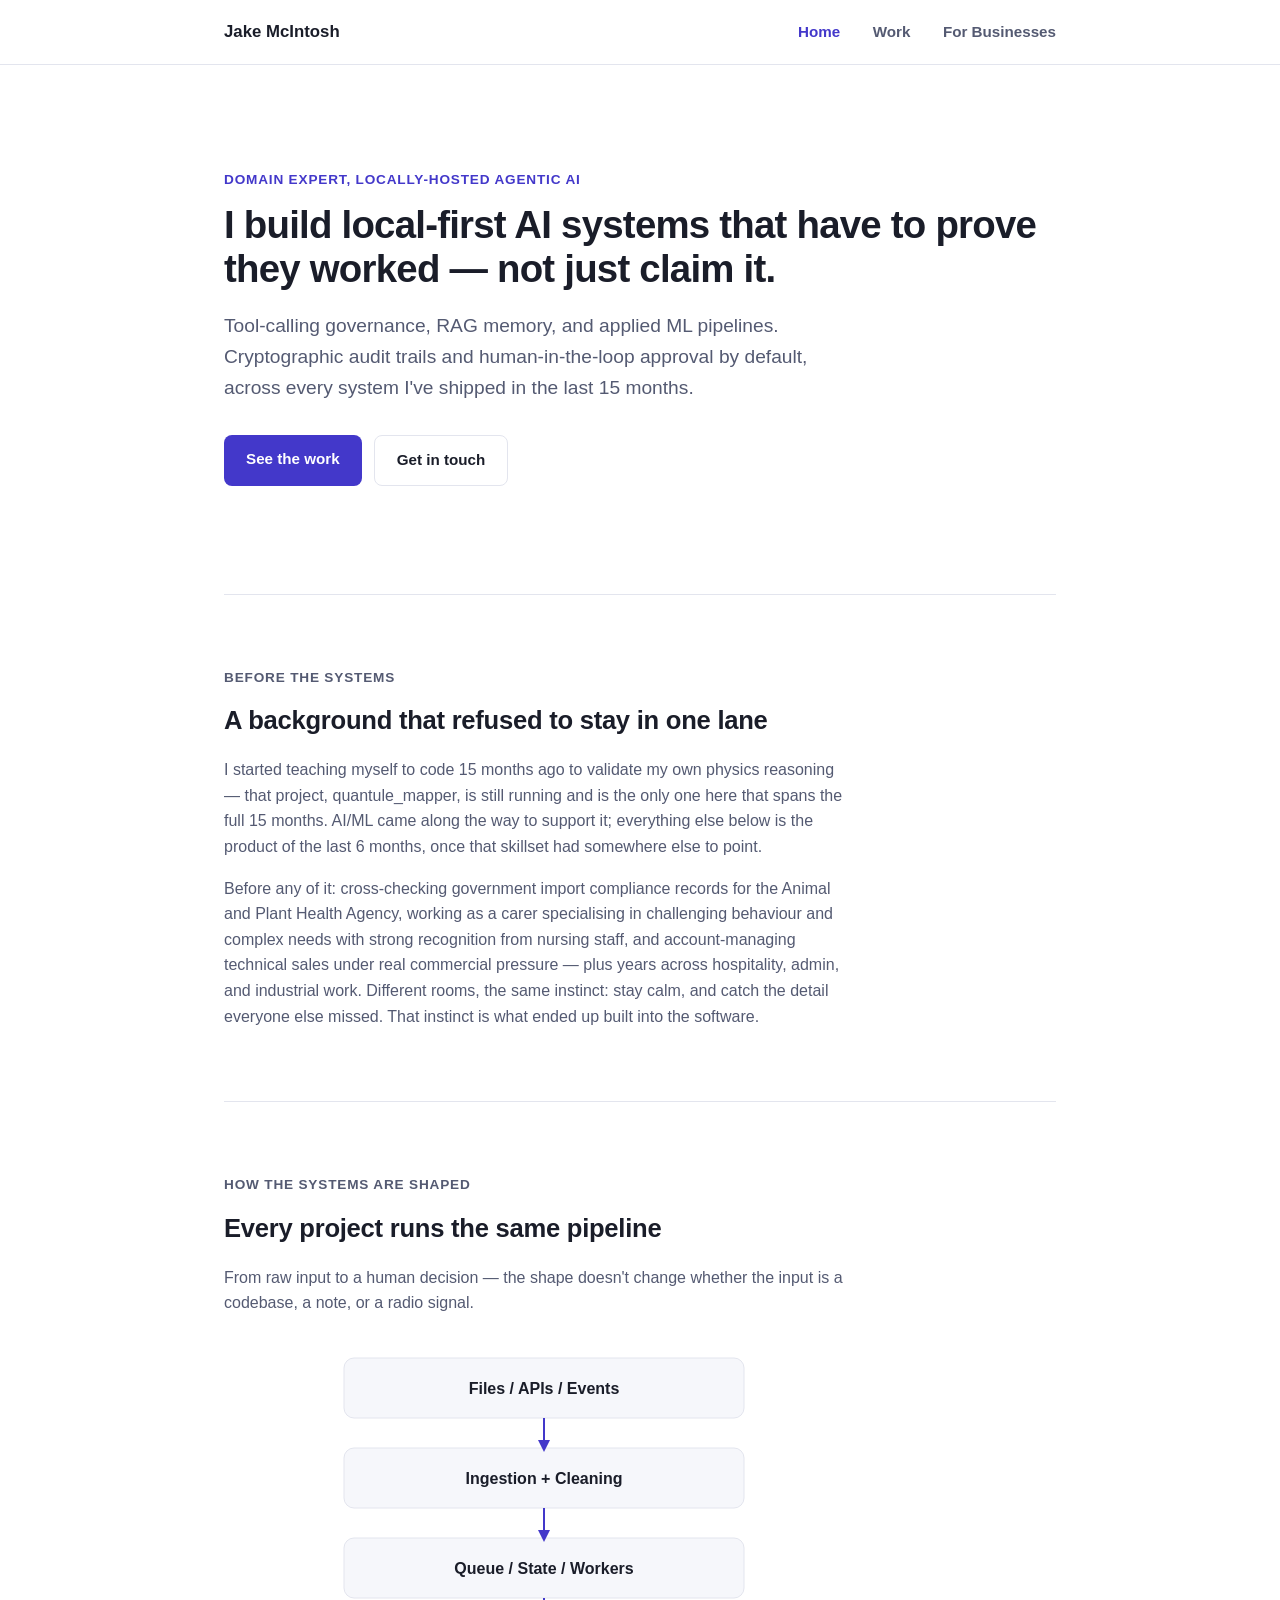
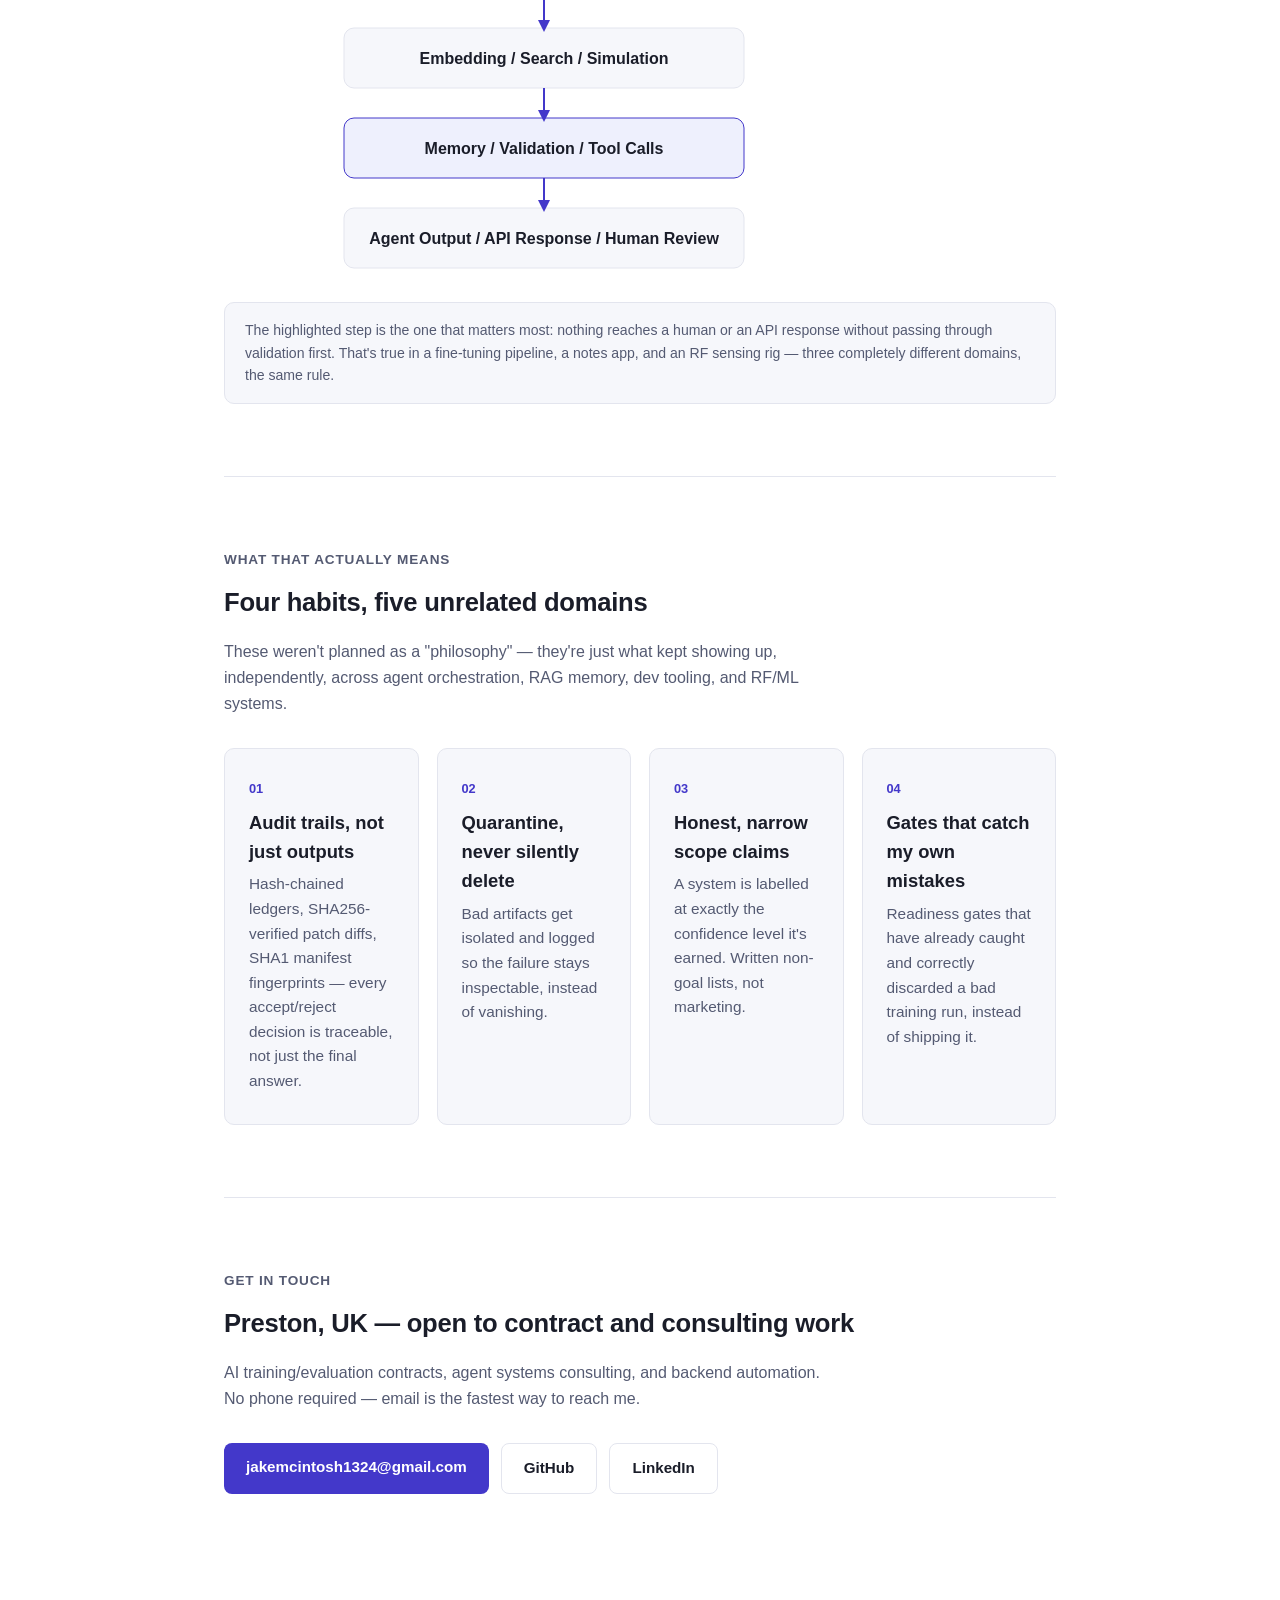
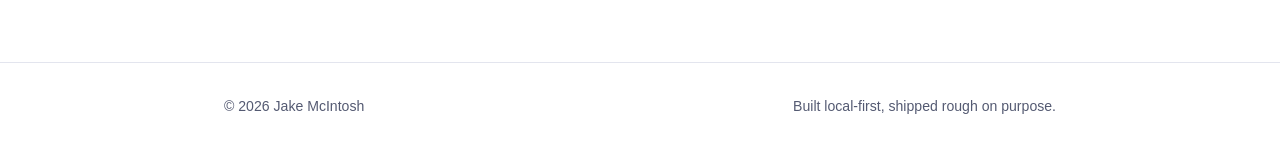
==== index.html @ 4dbb168f "Fix same 15-months conflation on the home page" ====
<!doctype html>
<html lang="en">
<head>
<meta charset="utf-8">
<meta name="viewport" content="width=device-width, initial-scale=1">
<title>Jake McIntosh — Local-First Agentic AI Systems</title>
<meta name="description" content="Jake McIntosh builds local-first agentic AI systems: tool-calling governance, RAG memory, and applied ML pipelines with real provenance discipline.">
<link rel="stylesheet" href="style.css">
</head>
<body>

<header class="site">
  <div class="wrap">
    <span class="brand">Jake McIntosh</span>
    <nav class="main">
      <a href="index.html" class="active">Home</a>
      <a href="work.html">Work</a>
      <a href="business.html">For Businesses</a>
    </nav>
  </div>
</header>

<main>
  <div class="wrap">

    <section class="hero tight">
      <p class="eyebrow">Domain expert, locally-hosted agentic AI</p>
      <h1>I build local-first AI systems that have to prove they worked — not just claim it.</h1>
      <p class="lede">Tool-calling governance, RAG memory, and applied ML pipelines. Cryptographic audit trails and human-in-the-loop approval by default, across every system I've shipped in the last 15 months.</p>
      <div class="cta-row">
        <a class="btn primary" href="work.html">See the work</a>
        <a class="btn ghost" href="mailto:jakemcintosh1324@gmail.com">Get in touch</a>
      </div>
    </section>

    <hr class="divider">

    <section class="tight">
      <div class="section-head">
        <p class="eyebrow">Before the systems</p>
        <h2>A background that refused to stay in one lane</h2>
        <p>I started teaching myself to code 15 months ago to validate my own physics reasoning — that project, quantule_mapper, is still running and is the only one here that spans the full 15 months. AI/ML came along the way to support it; everything else below is the product of the last 6 months, once that skillset had somewhere else to point.</p>
        <p>Before any of it: cross-checking government import compliance records for the Animal and Plant Health Agency, working as a carer specialising in challenging behaviour and complex needs with strong recognition from nursing staff, and account-managing technical sales under real commercial pressure — plus years across hospitality, admin, and industrial work. Different rooms, the same instinct: stay calm, and catch the detail everyone else missed. That instinct is what ended up built into the software.</p>
      </div>
    </section>

    <hr class="divider">

    <section>
      <div class="section-head">
        <p class="eyebrow">How the systems are shaped</p>
        <h2>Every project runs the same pipeline</h2>
        <p>From raw input to a human decision — the shape doesn't change whether the input is a codebase, a note, or a radio signal.</p>
      </div>

      <svg class="arch" viewBox="0 0 640 540" xmlns="http://www.w3.org/2000/svg" role="img" aria-label="Pipeline diagram: Files, APIs, Events into Ingestion and Cleaning, into Queue, State and Workers, into Embedding, Search and Simulation, into Memory, Validation and Tool Calls, into Agent Output, API Response and Human Review">
        <defs>
          <marker id="arrow" viewBox="0 0 10 10" refX="5" refY="5" markerWidth="6" markerHeight="6" orient="auto-start-reverse">
            <path d="M 0 0 L 10 5 L 0 10 z" fill="var(--accent)"/>
          </marker>
        </defs>
        <g font-family="-apple-system,Segoe UI,Roboto,Arial,sans-serif" font-size="16" font-weight="600">
          <rect x="120" y="10"  width="400" height="60" rx="10" fill="var(--bg-alt)" stroke="var(--border)"/>
          <text x="320" y="46" text-anchor="middle" fill="var(--text)">Files / APIs / Events</text>

          <rect x="120" y="100" width="400" height="60" rx="10" fill="var(--bg-alt)" stroke="var(--border)"/>
          <text x="320" y="136" text-anchor="middle" fill="var(--text)">Ingestion + Cleaning</text>

          <rect x="120" y="190" width="400" height="60" rx="10" fill="var(--bg-alt)" stroke="var(--border)"/>
          <text x="320" y="226" text-anchor="middle" fill="var(--text)">Queue / State / Workers</text>

          <rect x="120" y="280" width="400" height="60" rx="10" fill="var(--bg-alt)" stroke="var(--border)"/>
          <text x="320" y="316" text-anchor="middle" fill="var(--text)">Embedding / Search / Simulation</text>

          <rect x="120" y="370" width="400" height="60" rx="10" fill="var(--accent-dim)" stroke="var(--accent)"/>
          <text x="320" y="406" text-anchor="middle" fill="var(--text)">Memory / Validation / Tool Calls</text>

          <rect x="120" y="460" width="400" height="60" rx="10" fill="var(--bg-alt)" stroke="var(--border)"/>
          <text x="320" y="496" text-anchor="middle" fill="var(--text)">Agent Output / API Response / Human Review</text>
        </g>
        <g stroke="var(--accent)" stroke-width="2" marker-end="url(#arrow)">
          <line x1="320" y1="70"  x2="320" y2="98"/>
          <line x1="320" y1="160" x2="320" y2="188"/>
          <line x1="320" y1="250" x2="320" y2="278"/>
          <line x1="320" y1="340" x2="320" y2="368"/>
          <line x1="320" y1="430" x2="320" y2="458"/>
        </g>
      </svg>
      <p class="note">The highlighted step is the one that matters most: nothing reaches a human or an API response without passing through validation first. That's true in a fine-tuning pipeline, a notes app, and an RF sensing rig — three completely different domains, the same rule.</p>
    </section>

    <hr class="divider">

    <section>
      <div class="section-head">
        <p class="eyebrow">What that actually means</p>
        <h2>Four habits, five unrelated domains</h2>
        <p>These weren't planned as a "philosophy" — they're just what kept showing up, independently, across agent orchestration, RAG memory, dev tooling, and RF/ML systems.</p>
      </div>
      <div class="principles">
        <div class="card">
          <p class="num">01</p>
          <h3>Audit trails, not just outputs</h3>
          <p>Hash-chained ledgers, SHA256-verified patch diffs, SHA1 manifest fingerprints — every accept/reject decision is traceable, not just the final answer.</p>
        </div>
        <div class="card">
          <p class="num">02</p>
          <h3>Quarantine, never silently delete</h3>
          <p>Bad artifacts get isolated and logged so the failure stays inspectable, instead of vanishing.</p>
        </div>
        <div class="card">
          <p class="num">03</p>
          <h3>Honest, narrow scope claims</h3>
          <p>A system is labelled at exactly the confidence level it's earned. Written non-goal lists, not marketing.</p>
        </div>
        <div class="card">
          <p class="num">04</p>
          <h3>Gates that catch my own mistakes</h3>
          <p>Readiness gates that have already caught and correctly discarded a bad training run, instead of shipping it.</p>
        </div>
      </div>
    </section>

    <hr class="divider">

    <section id="contact">
      <div class="section-head">
        <p class="eyebrow">Get in touch</p>
        <h2>Preston, UK — open to contract and consulting work</h2>
        <p>AI training/evaluation contracts, agent systems consulting, and backend automation. No phone required — email is the fastest way to reach me.</p>
      </div>
      <div class="cta-row">
        <a class="btn primary" href="mailto:jakemcintosh1324@gmail.com">jakemcintosh1324@gmail.com</a>
        <a class="btn ghost" href="https://github.com/Jake36999" target="_blank" rel="noopener">GitHub</a>
        <a class="btn ghost" href="https://www.linkedin.com/in/jake-l-mcintosh-data-ops" target="_blank" rel="noopener">LinkedIn</a>
      </div>
    </section>

  </div>
</main>

<footer class="site">
  <div class="wrap">
    <span>© 2026 Jake McIntosh</span>
    <span>Built local-first, shipped rough on purpose.</span>
  </div>
</footer>

</body>
</html>
---- style.css ----
:root {
  --bg: #ffffff;
  --bg-alt: #f6f7fb;
  --text: #1a1d29;
  --text-dim: #545a72;
  --border: #e3e5ee;
  --accent: #4338ca;
  --accent-dim: #eef0fd;
  --code-bg: #f1f2f8;
  --radius: 10px;
  --max: 880px;
}

@media (prefers-color-scheme: dark) {
  :root {
    --bg: #14151f;
    --bg-alt: #1b1d2a;
    --text: #e9eaf2;
    --text-dim: #a3a7c2;
    --border: #2a2c3d;
    --accent: #8b85f5;
    --accent-dim: #23213f;
    --code-bg: #1e2030;
  }
}

* { box-sizing: border-box; }

html { scroll-behavior: smooth; }

body {
  margin: 0;
  background: var(--bg);
  color: var(--text);
  font-family: -apple-system, BlinkMacSystemFont, "Segoe UI", Roboto, Helvetica, Arial, sans-serif;
  line-height: 1.6;
  font-size: 16px;
}

a { color: var(--accent); text-decoration: none; }
a:hover { text-decoration: underline; }

code, pre {
  font-family: "SFMono-Regular", Consolas, "Liberation Mono", Menlo, monospace;
  background: var(--code-bg);
  border-radius: 4px;
}
code { padding: 0.15em 0.4em; font-size: 0.9em; }

.wrap {
  max-width: var(--max);
  margin: 0 auto;
  padding: 0 24px;
}

header.site {
  border-bottom: 1px solid var(--border);
  position: sticky;
  top: 0;
  background: var(--bg);
  z-index: 10;
}

@media (max-width: 480px) {
  header.site .wrap { padding: 10px 16px; height: auto; flex-wrap: wrap; row-gap: 6px; }
  .brand { font-size: 0.92rem; white-space: nowrap; }
  nav.main { display: flex; }
  nav.main a { margin-left: 0; margin-right: 14px; font-size: 0.85rem; white-space: nowrap; }
  nav.main a:last-child { margin-right: 0; }
}

header.site .wrap {
  display: flex;
  align-items: center;
  justify-content: space-between;
  height: 64px;
}

.brand {
  font-weight: 700;
  font-size: 1.05rem;
  color: var(--text);
}

nav.main a {
  color: var(--text-dim);
  margin-left: 28px;
  font-weight: 600;
  font-size: 0.95rem;
}
nav.main a:hover { color: var(--accent); text-decoration: none; }
nav.main a.active { color: var(--accent); }

main { padding: 64px 0 96px; }

.hero { padding-bottom: 8px; }

.eyebrow {
  color: var(--accent);
  font-weight: 700;
  font-size: 0.85rem;
  letter-spacing: 0.06em;
  text-transform: uppercase;
  margin: 0 0 12px;
}

h1 {
  font-size: 2.4rem;
  line-height: 1.15;
  margin: 0 0 20px;
  letter-spacing: -0.02em;
}

h2 {
  font-size: 1.6rem;
  margin: 0 0 8px;
  letter-spacing: -0.01em;
}

h3 { font-size: 1.15rem; margin: 0 0 6px; }

.lede {
  font-size: 1.2rem;
  color: var(--text-dim);
  max-width: 640px;
  margin: 0 0 32px;
}

.cta-row { display: flex; gap: 12px; flex-wrap: wrap; margin: 28px 0; }

.btn {
  display: inline-block;
  padding: 12px 22px;
  border-radius: 8px;
  font-weight: 700;
  font-size: 0.95rem;
}
.btn.primary { background: var(--accent); color: #fff; }
.btn.primary:hover { opacity: 0.9; text-decoration: none; }
.btn.ghost { border: 1px solid var(--border); color: var(--text); }
.btn.ghost:hover { border-color: var(--accent); color: var(--accent); text-decoration: none; }

section { margin: 72px 0; }
section.tight { margin: 40px 0; }

.section-head { margin-bottom: 32px; }
.section-head p { color: var(--text-dim); max-width: 620px; }

.grid { display: grid; grid-template-columns: repeat(2, 1fr); gap: 20px; }
@media (max-width: 680px) { .grid { grid-template-columns: 1fr; } }

.grid.cols-3 { grid-template-columns: repeat(3, 1fr); }
@media (max-width: 860px) { .grid.cols-3 { grid-template-columns: 1fr; } }

.card {
  background: var(--bg-alt);
  border: 1px solid var(--border);
  border-radius: var(--radius);
  padding: 24px;
}

.card .tag {
  display: inline-block;
  font-size: 0.72rem;
  font-weight: 700;
  letter-spacing: 0.03em;
  text-transform: uppercase;
  color: var(--accent);
  background: var(--accent-dim);
  padding: 3px 9px;
  border-radius: 5px;
  margin-bottom: 12px;
}

.card p { color: var(--text-dim); margin: 6px 0; font-size: 0.96rem; }
.card p strong { color: var(--text); }

.stack {
  margin-top: 14px;
  display: flex;
  flex-wrap: wrap;
  gap: 6px;
}
.stack span {
  font-size: 0.78rem;
  background: var(--code-bg);
  color: var(--text-dim);
  padding: 3px 9px;
  border-radius: 20px;
}

.principles { display: grid; grid-template-columns: repeat(4, 1fr); gap: 18px; }
@media (max-width: 860px) { .principles { grid-template-columns: repeat(2, 1fr); } }
@media (max-width: 520px) { .principles { grid-template-columns: 1fr; } }

.principles .card { text-align: left; }
.principles .card .num {
  font-size: 0.8rem;
  font-weight: 700;
  color: var(--accent);
  margin-bottom: 8px;
}

.divider {
  border: none;
  border-top: 1px solid var(--border);
  margin: 72px 0;
}

.price-card { position: relative; }
.price-card .price {
  font-size: 1.8rem;
  font-weight: 800;
  color: var(--accent);
  margin: 4px 0 14px;
}
.price-card ul { margin: 10px 0 0; padding-left: 20px; color: var(--text-dim); font-size: 0.94rem; }
.price-card li { margin-bottom: 4px; }

.quote {
  border-left: 3px solid var(--accent);
  padding: 4px 0 4px 20px;
  font-size: 1.15rem;
  color: var(--text);
  margin: 32px 0;
}

.note {
  font-size: 0.88rem;
  color: var(--text-dim);
  background: var(--bg-alt);
  border: 1px solid var(--border);
  border-radius: var(--radius);
  padding: 16px 20px;
}

footer.site {
  border-top: 1px solid var(--border);
  padding: 32px 0;
  color: var(--text-dim);
  font-size: 0.88rem;
}
footer.site .wrap { display: flex; justify-content: space-between; flex-wrap: wrap; gap: 12px; }

svg.arch { width: 100%; height: auto; max-width: 640px; display: block; margin: 8px 0; }
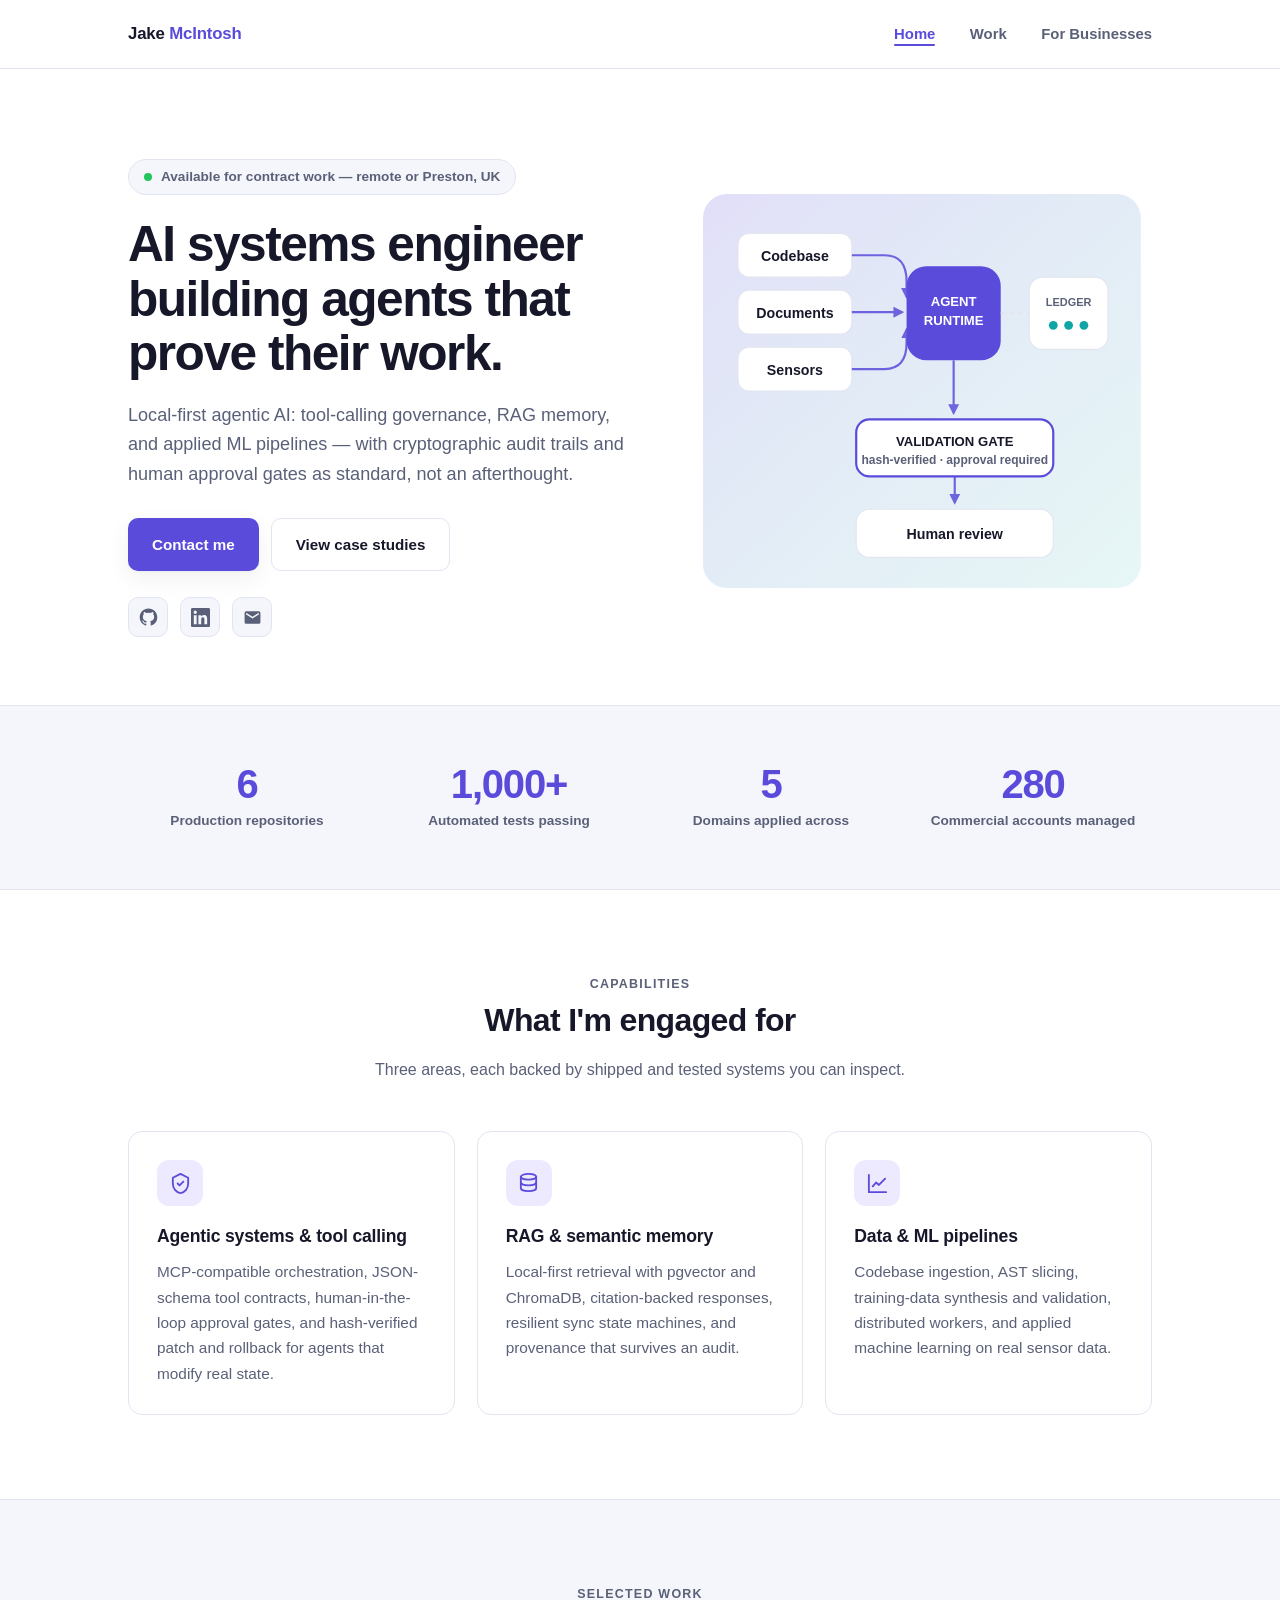
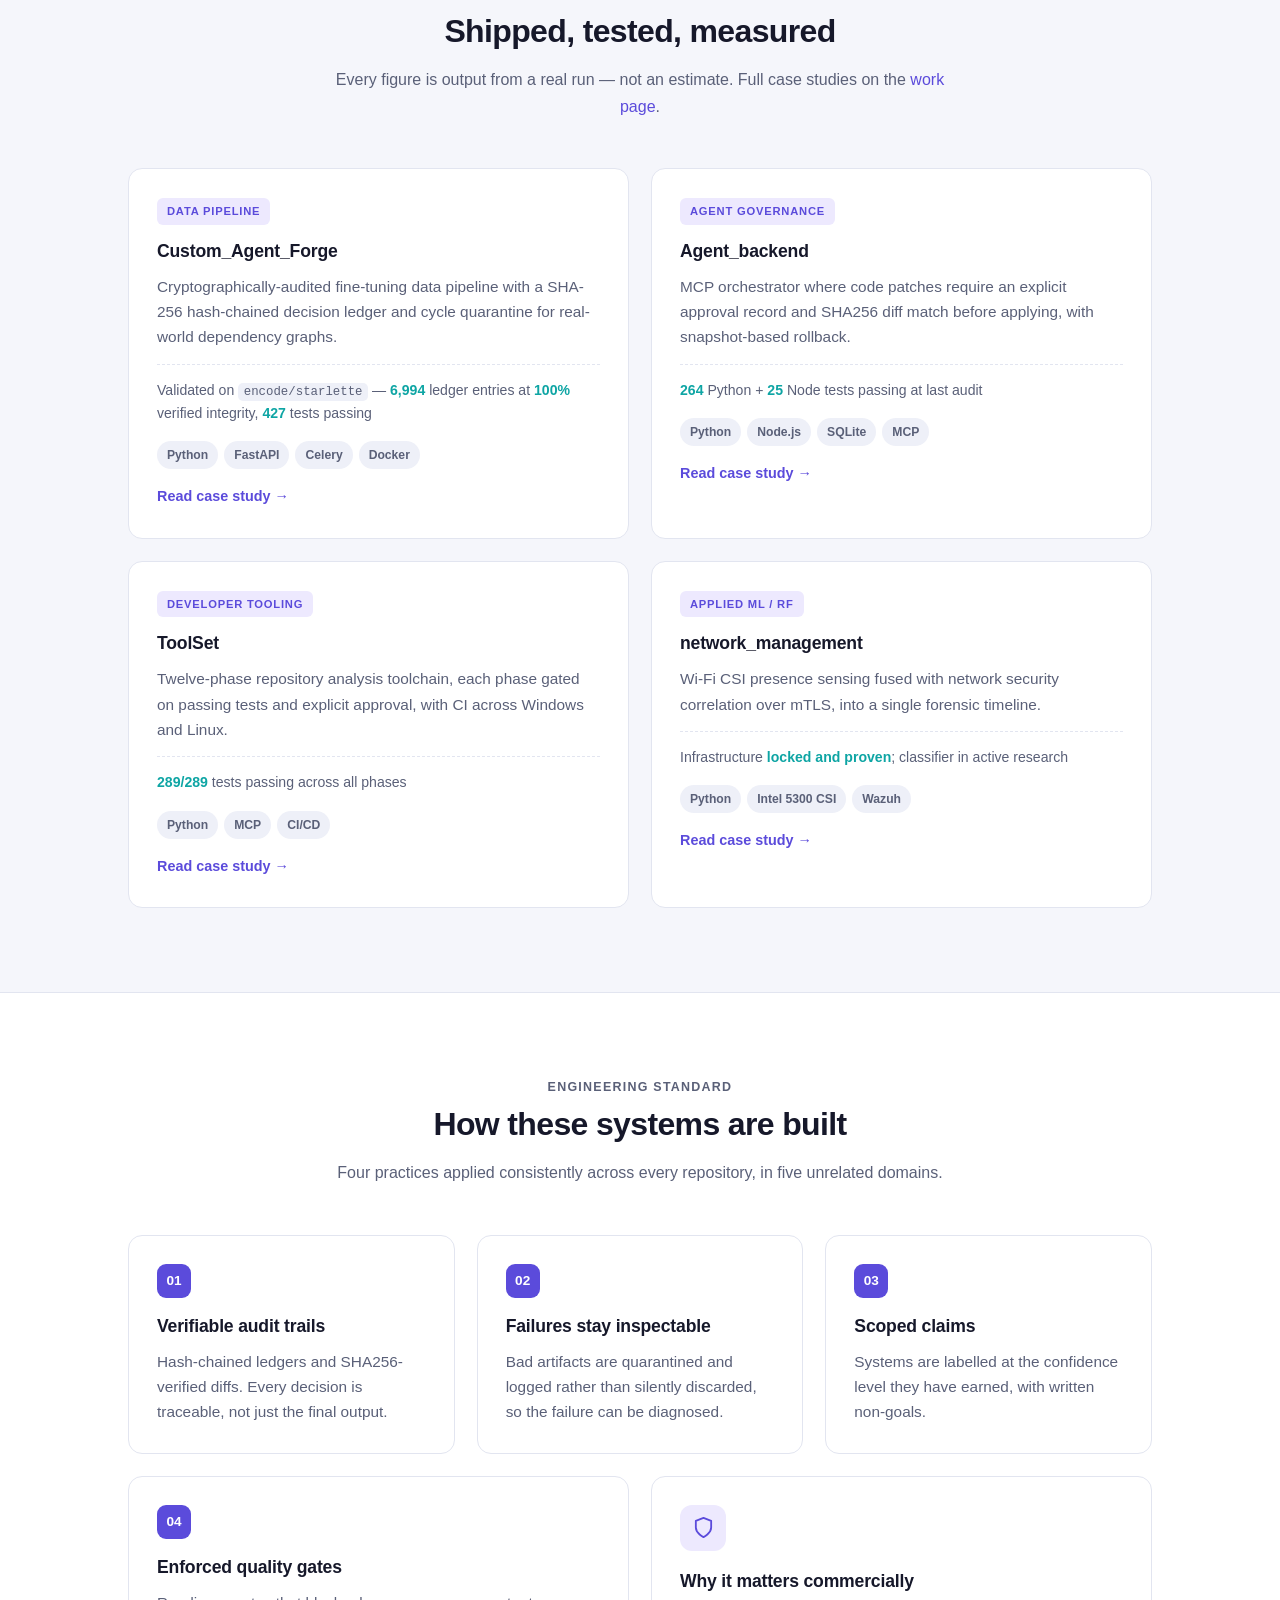
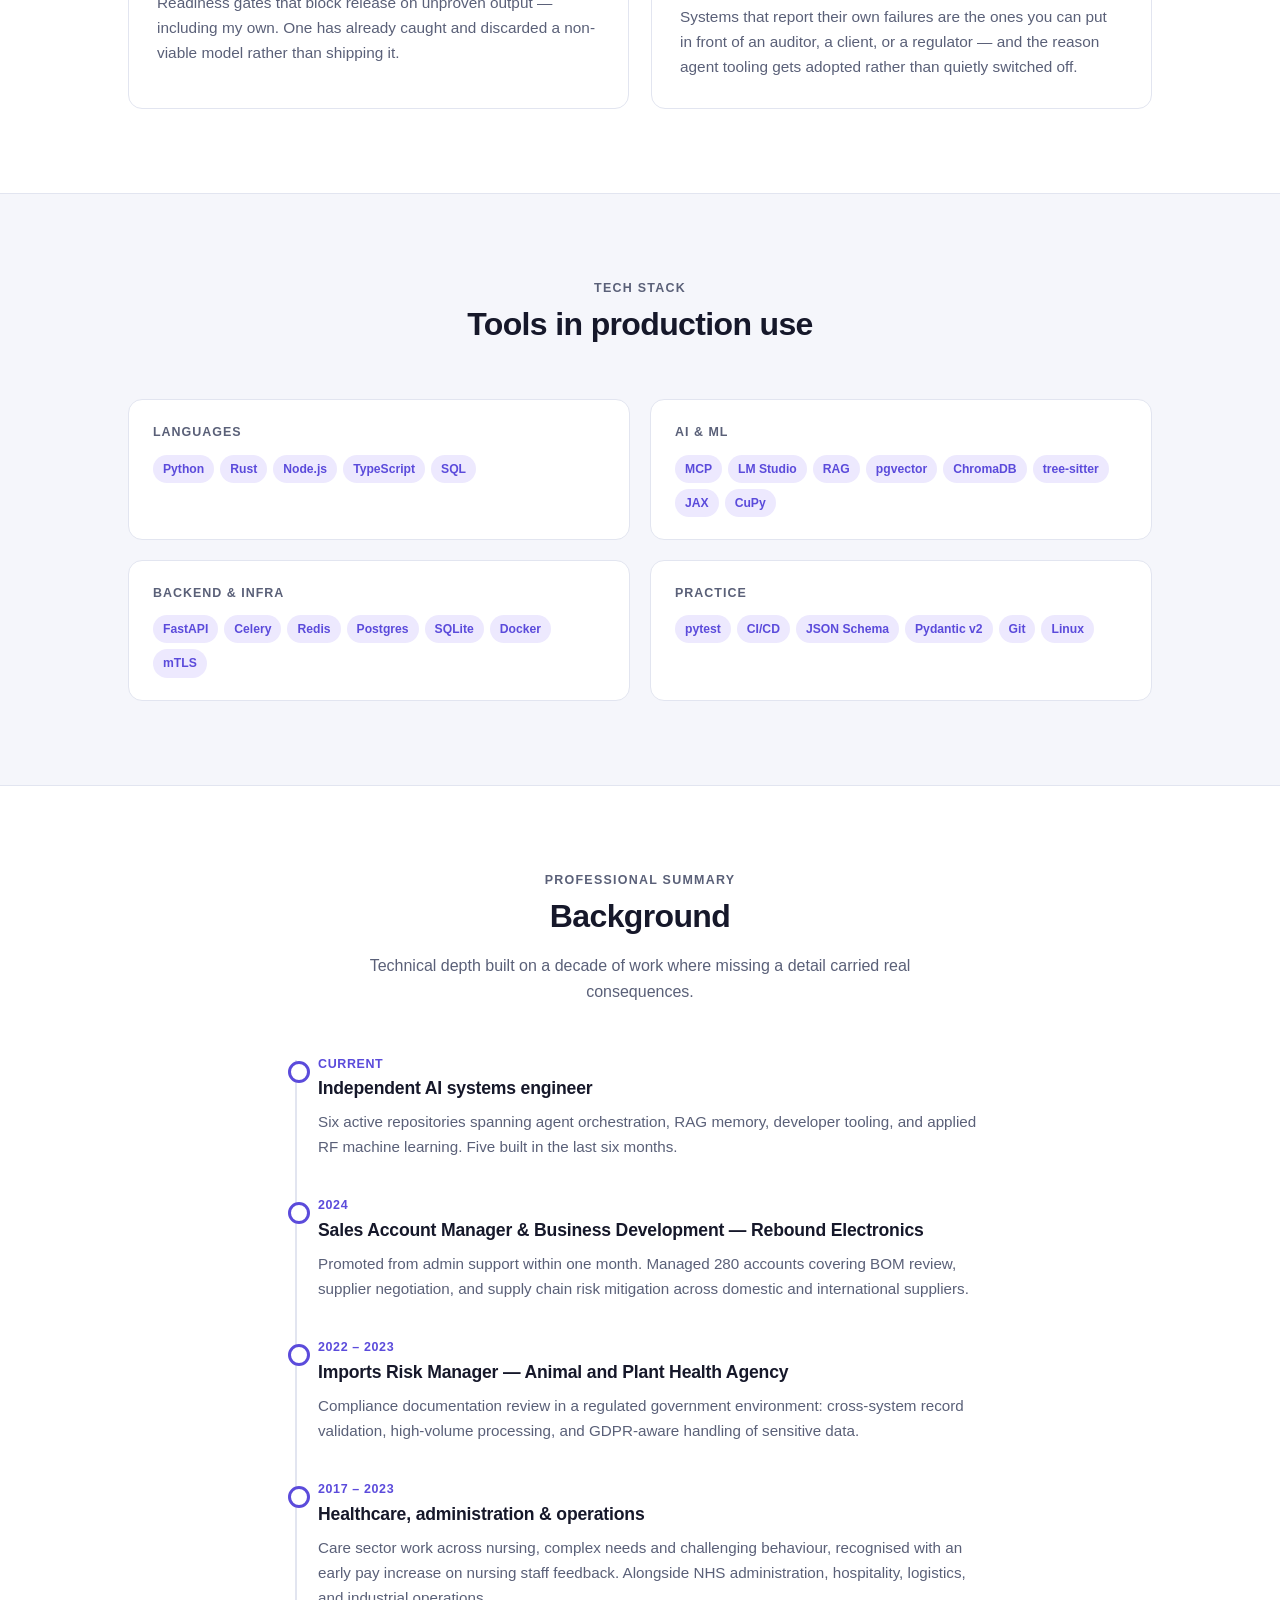
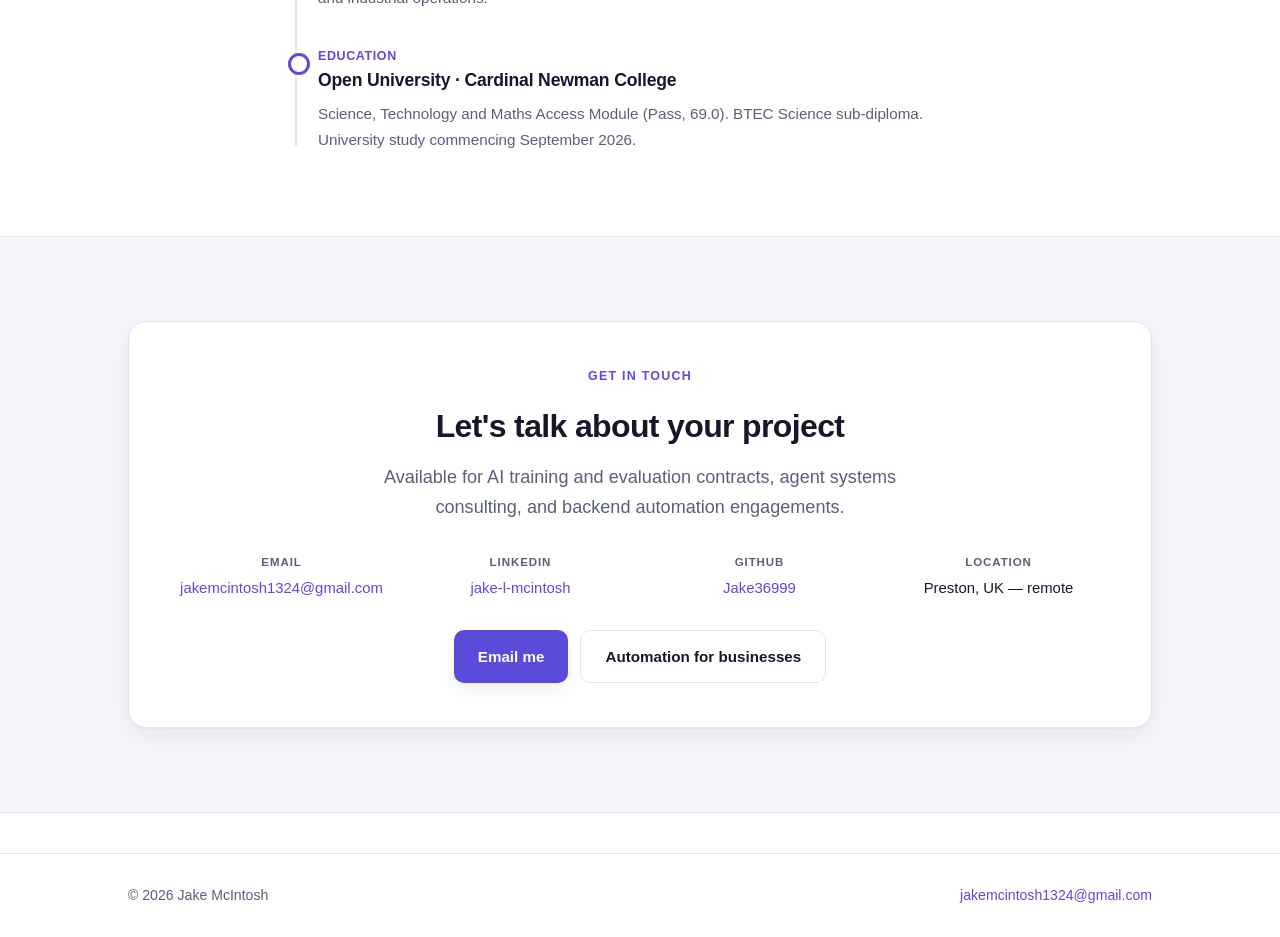
==== commit 2445a4bd: "Redesign: proper visual design system across all pages Replace the plain document styling with a des" ====
--- a/index.html
+++ b/index.html
@@ -3,15 +3,15 @@
 <head>
 <meta charset="utf-8">
 <meta name="viewport" content="width=device-width, initial-scale=1">
-<title>Jake McIntosh — Local-First Agentic AI Systems</title>
-<meta name="description" content="Jake McIntosh builds local-first agentic AI systems: tool-calling governance, RAG memory, and applied ML pipelines with real provenance discipline.">
+<title>Jake McIntosh — AI Systems Engineer, Preston UK</title>
+<meta name="description" content="Jake McIntosh builds local-first agentic AI systems: tool-calling governance, RAG memory, and applied ML pipelines. Available for contract and consulting work.">
 <link rel="stylesheet" href="style.css">
 </head>
 <body>
 
 <header class="site">
   <div class="wrap">
-    <span class="brand">Jake McIntosh</span>
+    <span class="brand">Jake <span>McIntosh</span></span>
     <nav class="main">
       <a href="index.html" class="active">Home</a>
       <a href="work.html">Work</a>
@@ -21,130 +21,347 @@
 </header>
 
 <main>
+
+  <!-- HERO -->
   <div class="wrap">
-
-    <section class="hero tight">
-      <p class="eyebrow">Domain expert, locally-hosted agentic AI</p>
-      <h1>I build local-first AI systems that have to prove they worked — not just claim it.</h1>
-      <p class="lede">Tool-calling governance, RAG memory, and applied ML pipelines. Cryptographic audit trails and human-in-the-loop approval by default, across every system I've shipped in the last 15 months.</p>
-      <div class="cta-row">
-        <a class="btn primary" href="work.html">See the work</a>
-        <a class="btn ghost" href="mailto:jakemcintosh1324@gmail.com">Get in touch</a>
+    <section class="hero">
+      <div class="hero-grid">
+        <div>
+          <p class="availability"><span class="dot"></span> Available for contract work — remote or Preston, UK</p>
+          <h1>AI systems engineer building agents that prove their work.</h1>
+          <p class="lede">Local-first agentic AI: tool-calling governance, RAG memory, and applied ML pipelines — with cryptographic audit trails and human approval gates as standard, not an afterthought.</p>
+          <div class="cta-row">
+            <a class="btn primary" href="mailto:jakemcintosh1324@gmail.com">Contact me</a>
+            <a class="btn ghost" href="work.html">View case studies</a>
+          </div>
+          <div class="social-rail">
+            <a href="https://github.com/Jake36999" target="_blank" rel="noopener" aria-label="GitHub" title="GitHub">
+              <svg viewBox="0 0 24 24"><path d="M12 .5C5.73.5.9 5.34.9 11.6c0 4.9 3.17 9.05 7.57 10.52.55.1.76-.24.76-.53v-1.9c-3.08.67-3.73-1.48-3.73-1.48-.5-1.29-1.23-1.63-1.23-1.63-1.01-.69.08-.67.08-.67 1.11.08 1.7 1.15 1.7 1.15.99 1.7 2.6 1.21 3.23.93.1-.72.39-1.21.7-1.49-2.46-.28-5.05-1.23-5.05-5.48 0-1.21.43-2.2 1.15-2.98-.12-.28-.5-1.41.1-2.94 0 0 .93-.3 3.05 1.14a10.6 10.6 0 0 1 5.56 0c2.11-1.44 3.04-1.14 3.04-1.14.6 1.53.22 2.66.11 2.94.72.78 1.15 1.77 1.15 2.98 0 4.26-2.6 5.2-5.07 5.47.4.35.76 1.03.76 2.08v3.08c0 .3.2.64.77.53a11.11 11.11 0 0 0 7.56-10.52C23.1 5.34 18.27.5 12 .5z"/></svg>
+            </a>
+            <a href="https://www.linkedin.com/in/jake-l-mcintosh-data-ops" target="_blank" rel="noopener" aria-label="LinkedIn" title="LinkedIn">
+              <svg viewBox="0 0 24 24"><path d="M20.45 20.45h-3.55v-5.57c0-1.33-.02-3.04-1.85-3.04-1.85 0-2.14 1.45-2.14 2.94v5.67H9.35V9h3.41v1.56h.05c.47-.9 1.63-1.85 3.37-1.85 3.6 0 4.27 2.37 4.27 5.46v6.28zM5.34 7.43a2.06 2.06 0 1 1 0-4.13 2.06 2.06 0 0 1 0 4.13zM7.12 20.45H3.55V9h3.57v11.45zM22.22 0H1.77C.79 0 0 .77 0 1.72v20.56C0 23.23.79 24 1.77 24h20.45c.98 0 1.78-.77 1.78-1.72V1.72C24 .77 23.2 0 22.22 0z"/></svg>
+            </a>
+            <a href="mailto:jakemcintosh1324@gmail.com" aria-label="Email" title="Email">
+              <svg viewBox="0 0 24 24"><path d="M20 4H4a2 2 0 0 0-2 2v12a2 2 0 0 0 2 2h16a2 2 0 0 0 2-2V6a2 2 0 0 0-2-2zm0 4.24-8 4.99-8-4.99V6l8 5 8-5v2.24z"/></svg>
+            </a>
+          </div>
+        </div>
+
+        <div class="hero-art">
+          <svg viewBox="0 0 420 380" xmlns="http://www.w3.org/2000/svg" role="img" aria-label="Diagram: inputs flow through validation and approval gates before reaching output">
+            <defs>
+              <linearGradient id="g1" x1="0" y1="0" x2="1" y2="1">
+                <stop offset="0%" stop-color="var(--accent)" stop-opacity=".18"/>
+                <stop offset="100%" stop-color="var(--accent-2)" stop-opacity=".10"/>
+              </linearGradient>
+              <marker id="ar" viewBox="0 0 10 10" refX="8" refY="5" markerWidth="5" markerHeight="5" orient="auto-start-reverse">
+                <path d="M0 0 L10 5 L0 10 z" fill="var(--accent)"/>
+              </marker>
+            </defs>
+
+            <rect x="10" y="10" width="400" height="360" rx="22" fill="url(#g1)"/>
+
+            <g font-family="-apple-system,Segoe UI,Roboto,Arial,sans-serif" font-size="13" font-weight="700">
+              <!-- inputs -->
+              <g>
+                <rect x="42" y="46" width="104" height="40" rx="10" fill="var(--bg)" stroke="var(--border)"/>
+                <text x="94" y="71" text-anchor="middle" fill="var(--text)">Codebase</text>
+                <rect x="42" y="98" width="104" height="40" rx="10" fill="var(--bg)" stroke="var(--border)"/>
+                <text x="94" y="123" text-anchor="middle" fill="var(--text)">Documents</text>
+                <rect x="42" y="150" width="104" height="40" rx="10" fill="var(--bg)" stroke="var(--border)"/>
+                <text x="94" y="175" text-anchor="middle" fill="var(--text)">Sensors</text>
+              </g>
+
+              <!-- agent core -->
+              <rect x="196" y="76" width="86" height="86" rx="18" fill="var(--accent)" />
+              <text x="239" y="112" text-anchor="middle" fill="#fff" font-size="12">AGENT</text>
+              <text x="239" y="130" text-anchor="middle" fill="#fff" font-size="12">RUNTIME</text>
+
+              <!-- validation gate -->
+              <rect x="150" y="216" width="180" height="52" rx="12" fill="var(--bg)" stroke="var(--accent)" stroke-width="2"/>
+              <text x="240" y="240" text-anchor="middle" fill="var(--text)" font-size="12">VALIDATION GATE</text>
+              <text x="240" y="257" text-anchor="middle" fill="var(--text-dim)" font-size="11" font-weight="600">hash-verified · approval required</text>
+
+              <!-- output -->
+              <rect x="150" y="298" width="180" height="44" rx="12" fill="var(--bg)" stroke="var(--border)"/>
+              <text x="240" y="325" text-anchor="middle" fill="var(--text)">Human review</text>
+
+              <!-- ledger chip -->
+              <g>
+                <rect x="308" y="86" width="72" height="66" rx="12" fill="var(--bg)" stroke="var(--border)"/>
+                <text x="344" y="112" text-anchor="middle" fill="var(--text-dim)" font-size="10" font-weight="700">LEDGER</text>
+                <circle cx="330" cy="130" r="4" fill="var(--accent-2)"/>
+                <circle cx="344" cy="130" r="4" fill="var(--accent-2)"/>
+                <circle cx="358" cy="130" r="4" fill="var(--accent-2)"/>
+              </g>
+            </g>
+
+            <g stroke="var(--accent)" stroke-width="2" fill="none" marker-end="url(#ar)" opacity=".85">
+              <path d="M146 66 H176 Q196 66 196 90 V104"/>
+              <path d="M146 118 H192"/>
+              <path d="M146 170 H176 Q196 170 196 146 V134"/>
+              <path d="M239 162 V210"/>
+              <path d="M240 268 V292"/>
+            </g>
+            <g stroke="var(--border)" stroke-width="2" stroke-dasharray="4 4" fill="none">
+              <path d="M282 119 H308"/>
+            </g>
+          </svg>
+        </div>
       </div>
     </section>
-
-    <hr class="divider">
-
-    <section class="tight">
-      <div class="section-head">
-        <p class="eyebrow">Before the systems</p>
-        <h2>A background that refused to stay in one lane</h2>
-        <p>I started teaching myself to code 15 months ago to validate my own physics reasoning — that project, quantule_mapper, is still running and is the only one here that spans the full 15 months. AI/ML came along the way to support it; everything else below is the product of the last 6 months, once that skillset had somewhere else to point.</p>
-        <p>Before any of it: cross-checking government import compliance records for the Animal and Plant Health Agency, working as a carer specialising in challenging behaviour and complex needs with strong recognition from nursing staff, and account-managing technical sales under real commercial pressure — plus years across hospitality, admin, and industrial work. Different rooms, the same instinct: stay calm, and catch the detail everyone else missed. That instinct is what ended up built into the software.</p>
-      </div>
-    </section>
-
-    <hr class="divider">
-
-    <section>
-      <div class="section-head">
-        <p class="eyebrow">How the systems are shaped</p>
-        <h2>Every project runs the same pipeline</h2>
-        <p>From raw input to a human decision — the shape doesn't change whether the input is a codebase, a note, or a radio signal.</p>
-      </div>
-
-      <svg class="arch" viewBox="0 0 640 540" xmlns="http://www.w3.org/2000/svg" role="img" aria-label="Pipeline diagram: Files, APIs, Events into Ingestion and Cleaning, into Queue, State and Workers, into Embedding, Search and Simulation, into Memory, Validation and Tool Calls, into Agent Output, API Response and Human Review">
-        <defs>
-          <marker id="arrow" viewBox="0 0 10 10" refX="5" refY="5" markerWidth="6" markerHeight="6" orient="auto-start-reverse">
-            <path d="M 0 0 L 10 5 L 0 10 z" fill="var(--accent)"/>
-          </marker>
-        </defs>
-        <g font-family="-apple-system,Segoe UI,Roboto,Arial,sans-serif" font-size="16" font-weight="600">
-          <rect x="120" y="10"  width="400" height="60" rx="10" fill="var(--bg-alt)" stroke="var(--border)"/>
-          <text x="320" y="46" text-anchor="middle" fill="var(--text)">Files / APIs / Events</text>
-
-          <rect x="120" y="100" width="400" height="60" rx="10" fill="var(--bg-alt)" stroke="var(--border)"/>
-          <text x="320" y="136" text-anchor="middle" fill="var(--text)">Ingestion + Cleaning</text>
-
-          <rect x="120" y="190" width="400" height="60" rx="10" fill="var(--bg-alt)" stroke="var(--border)"/>
-          <text x="320" y="226" text-anchor="middle" fill="var(--text)">Queue / State / Workers</text>
-
-          <rect x="120" y="280" width="400" height="60" rx="10" fill="var(--bg-alt)" stroke="var(--border)"/>
-          <text x="320" y="316" text-anchor="middle" fill="var(--text)">Embedding / Search / Simulation</text>
-
-          <rect x="120" y="370" width="400" height="60" rx="10" fill="var(--accent-dim)" stroke="var(--accent)"/>
-          <text x="320" y="406" text-anchor="middle" fill="var(--text)">Memory / Validation / Tool Calls</text>
-
-          <rect x="120" y="460" width="400" height="60" rx="10" fill="var(--bg-alt)" stroke="var(--border)"/>
-          <text x="320" y="496" text-anchor="middle" fill="var(--text)">Agent Output / API Response / Human Review</text>
-        </g>
-        <g stroke="var(--accent)" stroke-width="2" marker-end="url(#arrow)">
-          <line x1="320" y1="70"  x2="320" y2="98"/>
-          <line x1="320" y1="160" x2="320" y2="188"/>
-          <line x1="320" y1="250" x2="320" y2="278"/>
-          <line x1="320" y1="340" x2="320" y2="368"/>
-          <line x1="320" y1="430" x2="320" y2="458"/>
-        </g>
-      </svg>
-      <p class="note">The highlighted step is the one that matters most: nothing reaches a human or an API response without passing through validation first. That's true in a fine-tuning pipeline, a notes app, and an RF sensing rig — three completely different domains, the same rule.</p>
-    </section>
-
-    <hr class="divider">
-
-    <section>
-      <div class="section-head">
-        <p class="eyebrow">What that actually means</p>
-        <h2>Four habits, five unrelated domains</h2>
-        <p>These weren't planned as a "philosophy" — they're just what kept showing up, independently, across agent orchestration, RAG memory, dev tooling, and RF/ML systems.</p>
-      </div>
-      <div class="principles">
-        <div class="card">
-          <p class="num">01</p>
-          <h3>Audit trails, not just outputs</h3>
-          <p>Hash-chained ledgers, SHA256-verified patch diffs, SHA1 manifest fingerprints — every accept/reject decision is traceable, not just the final answer.</p>
-        </div>
-        <div class="card">
-          <p class="num">02</p>
-          <h3>Quarantine, never silently delete</h3>
-          <p>Bad artifacts get isolated and logged so the failure stays inspectable, instead of vanishing.</p>
-        </div>
-        <div class="card">
-          <p class="num">03</p>
-          <h3>Honest, narrow scope claims</h3>
-          <p>A system is labelled at exactly the confidence level it's earned. Written non-goal lists, not marketing.</p>
-        </div>
-        <div class="card">
-          <p class="num">04</p>
-          <h3>Gates that catch my own mistakes</h3>
-          <p>Readiness gates that have already caught and correctly discarded a bad training run, instead of shipping it.</p>
-        </div>
-      </div>
-    </section>
-
-    <hr class="divider">
-
-    <section id="contact">
-      <div class="section-head">
+  </div>
+
+  <!-- STATS -->
+  <section class="alt pad-sm">
+    <div class="wrap">
+      <div class="stats reveal">
+        <div class="stat"><div class="n">6</div><div class="l">Production repositories</div></div>
+        <div class="stat"><div class="n">1,000+</div><div class="l">Automated tests passing</div></div>
+        <div class="stat"><div class="n">5</div><div class="l">Domains applied across</div></div>
+        <div class="stat"><div class="n">280</div><div class="l">Commercial accounts managed</div></div>
+      </div>
+    </div>
+  </section>
+
+  <!-- CAPABILITIES -->
+  <section>
+    <div class="wrap">
+      <div class="section-head reveal">
+        <p class="eyebrow">Capabilities</p>
+        <h2>What I'm engaged for</h2>
+        <p>Three areas, each backed by shipped and tested systems you can inspect.</p>
+      </div>
+      <div class="grid cols-3">
+        <div class="card reveal">
+          <div class="ico"><svg viewBox="0 0 24 24"><path d="M12 2 4 6v6c0 5 3.4 9.4 8 10 4.6-.6 8-5 8-10V6l-8-4z"/><path d="m9 12 2 2 4-4"/></svg></div>
+          <h3>Agentic systems &amp; tool calling</h3>
+          <p>MCP-compatible orchestration, JSON-schema tool contracts, human-in-the-loop approval gates, and hash-verified patch and rollback for agents that modify real state.</p>
+        </div>
+        <div class="card reveal">
+          <div class="ico"><svg viewBox="0 0 24 24"><ellipse cx="12" cy="5" rx="8" ry="3"/><path d="M4 5v6c0 1.7 3.6 3 8 3s8-1.3 8-3V5"/><path d="M4 11v6c0 1.7 3.6 3 8 3s8-1.3 8-3v-6"/></svg></div>
+          <h3>RAG &amp; semantic memory</h3>
+          <p>Local-first retrieval with pgvector and ChromaDB, citation-backed responses, resilient sync state machines, and provenance that survives an audit.</p>
+        </div>
+        <div class="card reveal">
+          <div class="ico"><svg viewBox="0 0 24 24"><path d="M3 3v18h18"/><path d="m7 15 3.5-4 3 2.5L20 7"/></svg></div>
+          <h3>Data &amp; ML pipelines</h3>
+          <p>Codebase ingestion, AST slicing, training-data synthesis and validation, distributed workers, and applied machine learning on real sensor data.</p>
+        </div>
+      </div>
+    </div>
+  </section>
+
+  <!-- SELECTED WORK -->
+  <section class="alt">
+    <div class="wrap">
+      <div class="section-head reveal">
+        <p class="eyebrow">Selected work</p>
+        <h2>Shipped, tested, measured</h2>
+        <p>Every figure is output from a real run — not an estimate. Full case studies on the <a href="work.html">work page</a>.</p>
+      </div>
+      <div class="grid">
+        <div class="card reveal">
+          <span class="tag">Data pipeline</span>
+          <h3>Custom_Agent_Forge</h3>
+          <p>Cryptographically-audited fine-tuning data pipeline with a SHA-256 hash-chained decision ledger and cycle quarantine for real-world dependency graphs.</p>
+          <span class="metric">Validated on <code>encode/starlette</code> — <b>6,994</b> ledger entries at <b>100%</b> verified integrity, <b>427</b> tests passing</span>
+          <div class="stack"><span>Python</span><span>FastAPI</span><span>Celery</span><span>Docker</span></div>
+          <a class="card-link" href="work.html">Read case study →</a>
+        </div>
+        <div class="card reveal">
+          <span class="tag">Agent governance</span>
+          <h3>Agent_backend</h3>
+          <p>MCP orchestrator where code patches require an explicit approval record and SHA256 diff match before applying, with snapshot-based rollback.</p>
+          <span class="metric"><b>264</b> Python + <b>25</b> Node tests passing at last audit</span>
+          <div class="stack"><span>Python</span><span>Node.js</span><span>SQLite</span><span>MCP</span></div>
+          <a class="card-link" href="work.html">Read case study →</a>
+        </div>
+        <div class="card reveal">
+          <span class="tag">Developer tooling</span>
+          <h3>ToolSet</h3>
+          <p>Twelve-phase repository analysis toolchain, each phase gated on passing tests and explicit approval, with CI across Windows and Linux.</p>
+          <span class="metric"><b>289/289</b> tests passing across all phases</span>
+          <div class="stack"><span>Python</span><span>MCP</span><span>CI/CD</span></div>
+          <a class="card-link" href="work.html">Read case study →</a>
+        </div>
+        <div class="card reveal">
+          <span class="tag">Applied ML / RF</span>
+          <h3>network_management</h3>
+          <p>Wi-Fi CSI presence sensing fused with network security correlation over mTLS, into a single forensic timeline.</p>
+          <span class="metric">Infrastructure <b>locked and proven</b>; classifier in active research</span>
+          <div class="stack"><span>Python</span><span>Intel 5300 CSI</span><span>Wazuh</span></div>
+          <a class="card-link" href="work.html">Read case study →</a>
+        </div>
+      </div>
+    </div>
+  </section>
+
+  <!-- ENGINEERING STANDARD -->
+  <section>
+    <div class="wrap">
+      <div class="section-head reveal">
+        <p class="eyebrow">Engineering standard</p>
+        <h2>How these systems are built</h2>
+        <p>Four practices applied consistently across every repository, in five unrelated domains.</p>
+      </div>
+      <div class="grid cols-3">
+        <div class="card reveal">
+          <div class="num-badge">01</div>
+          <h3>Verifiable audit trails</h3>
+          <p>Hash-chained ledgers and SHA256-verified diffs. Every decision is traceable, not just the final output.</p>
+        </div>
+        <div class="card reveal">
+          <div class="num-badge">02</div>
+          <h3>Failures stay inspectable</h3>
+          <p>Bad artifacts are quarantined and logged rather than silently discarded, so the failure can be diagnosed.</p>
+        </div>
+        <div class="card reveal">
+          <div class="num-badge">03</div>
+          <h3>Scoped claims</h3>
+          <p>Systems are labelled at the confidence level they have earned, with written non-goals.</p>
+        </div>
+      </div>
+      <div style="height:22px"></div>
+      <div class="grid">
+        <div class="card reveal">
+          <div class="num-badge">04</div>
+          <h3>Enforced quality gates</h3>
+          <p>Readiness gates that block release on unproven output — including my own. One has already caught and discarded a non-viable model rather than shipping it.</p>
+        </div>
+        <div class="card reveal">
+          <div class="ico"><svg viewBox="0 0 24 24"><path d="M12 22s8-4 8-10V5l-8-3-8 3v7c0 6 8 10 8 10z"/></svg></div>
+          <h3>Why it matters commercially</h3>
+          <p>Systems that report their own failures are the ones you can put in front of an auditor, a client, or a regulator — and the reason agent tooling gets adopted rather than quietly switched off.</p>
+        </div>
+      </div>
+    </div>
+  </section>
+
+  <!-- TECH -->
+  <section class="alt">
+    <div class="wrap">
+      <div class="section-head reveal">
+        <p class="eyebrow">Tech stack</p>
+        <h2>Tools in production use</h2>
+      </div>
+      <div class="tech-grid">
+        <div class="tech-group reveal">
+          <h4>Languages</h4>
+          <div class="stack"><span>Python</span><span>Rust</span><span>Node.js</span><span>TypeScript</span><span>SQL</span></div>
+        </div>
+        <div class="tech-group reveal">
+          <h4>AI &amp; ML</h4>
+          <div class="stack"><span>MCP</span><span>LM Studio</span><span>RAG</span><span>pgvector</span><span>ChromaDB</span><span>tree-sitter</span><span>JAX</span><span>CuPy</span></div>
+        </div>
+        <div class="tech-group reveal">
+          <h4>Backend &amp; infra</h4>
+          <div class="stack"><span>FastAPI</span><span>Celery</span><span>Redis</span><span>Postgres</span><span>SQLite</span><span>Docker</span><span>mTLS</span></div>
+        </div>
+        <div class="tech-group reveal">
+          <h4>Practice</h4>
+          <div class="stack"><span>pytest</span><span>CI/CD</span><span>JSON Schema</span><span>Pydantic v2</span><span>Git</span><span>Linux</span></div>
+        </div>
+      </div>
+    </div>
+  </section>
+
+  <!-- BACKGROUND -->
+  <section>
+    <div class="wrap narrow">
+      <div class="section-head reveal">
+        <p class="eyebrow">Professional summary</p>
+        <h2>Background</h2>
+        <p>Technical depth built on a decade of work where missing a detail carried real consequences.</p>
+      </div>
+      <div class="timeline">
+        <div class="tl-item reveal">
+          <p class="when">Current</p>
+          <h3>Independent AI systems engineer</h3>
+          <p>Six active repositories spanning agent orchestration, RAG memory, developer tooling, and applied RF machine learning. Five built in the last six months.</p>
+        </div>
+        <div class="tl-item reveal">
+          <p class="when">2024</p>
+          <h3>Sales Account Manager &amp; Business Development — Rebound Electronics</h3>
+          <p>Promoted from admin support within one month. Managed 280 accounts covering BOM review, supplier negotiation, and supply chain risk mitigation across domestic and international suppliers.</p>
+        </div>
+        <div class="tl-item reveal">
+          <p class="when">2022 – 2023</p>
+          <h3>Imports Risk Manager — Animal and Plant Health Agency</h3>
+          <p>Compliance documentation review in a regulated government environment: cross-system record validation, high-volume processing, and GDPR-aware handling of sensitive data.</p>
+        </div>
+        <div class="tl-item reveal">
+          <p class="when">2017 – 2023</p>
+          <h3>Healthcare, administration &amp; operations</h3>
+          <p>Care sector work across nursing, complex needs and challenging behaviour, recognised with an early pay increase on nursing staff feedback. Alongside NHS administration, hospitality, logistics, and industrial operations.</p>
+        </div>
+        <div class="tl-item reveal">
+          <p class="when">Education</p>
+          <h3>Open University · Cardinal Newman College</h3>
+          <p>Science, Technology and Maths Access Module (Pass, 69.0). BTEC Science sub-diploma. University study commencing September 2026.</p>
+        </div>
+      </div>
+    </div>
+  </section>
+
+  <!-- CONTACT -->
+  <section class="alt" id="contact">
+    <div class="wrap">
+      <div class="contact-panel reveal">
         <p class="eyebrow">Get in touch</p>
-        <h2>Preston, UK — open to contract and consulting work</h2>
-        <p>AI training/evaluation contracts, agent systems consulting, and backend automation. No phone required — email is the fastest way to reach me.</p>
-      </div>
-      <div class="cta-row">
-        <a class="btn primary" href="mailto:jakemcintosh1324@gmail.com">jakemcintosh1324@gmail.com</a>
-        <a class="btn ghost" href="https://github.com/Jake36999" target="_blank" rel="noopener">GitHub</a>
-        <a class="btn ghost" href="https://www.linkedin.com/in/jake-l-mcintosh-data-ops" target="_blank" rel="noopener">LinkedIn</a>
-      </div>
-    </section>
-
-  </div>
+        <h2>Let's talk about your project</h2>
+        <p class="lede">Available for AI training and evaluation contracts, agent systems consulting, and backend automation engagements.</p>
+        <ul class="contact-list">
+          <li><span class="label">Email</span><a href="mailto:jakemcintosh1324@gmail.com">jakemcintosh1324@gmail.com</a></li>
+          <li><span class="label">LinkedIn</span><a href="https://www.linkedin.com/in/jake-l-mcintosh-data-ops" target="_blank" rel="noopener">jake-l-mcintosh</a></li>
+          <li><span class="label">GitHub</span><a href="https://github.com/Jake36999" target="_blank" rel="noopener">Jake36999</a></li>
+          <li><span class="label">Location</span>Preston, UK — remote</li>
+        </ul>
+        <div class="cta-row">
+          <a class="btn primary" href="mailto:jakemcintosh1324@gmail.com">Email me</a>
+          <a class="btn ghost" href="business.html">Automation for businesses</a>
+        </div>
+      </div>
+    </div>
+  </section>
+
 </main>
 
 <footer class="site">
   <div class="wrap">
     <span>© 2026 Jake McIntosh</span>
-    <span>Built local-first, shipped rough on purpose.</span>
+    <a href="mailto:jakemcintosh1324@gmail.com">jakemcintosh1324@gmail.com</a>
   </div>
 </footer>
 
+<script>
+(function () {
+  var els = document.querySelectorAll('.reveal');
+  if (!els.length) return;
+
+  function showAll() {
+    for (var i = 0; i < els.length; i++) els[i].classList.add('in');
+  }
+
+  // Only hide content once we know we can bring it back.
+  if (!('IntersectionObserver' in window)) { showAll(); return; }
+  document.documentElement.classList.add('reveal-ready');
+
+  var io = new IntersectionObserver(function (entries) {
+    entries.forEach(function (entry, i) {
+      if (!entry.isIntersecting) return;
+      var el = entry.target;
+      setTimeout(function () { el.classList.add('in'); }, i * 70);
+      io.unobserve(el);
+    });
+  }, { threshold: 0, rootMargin: '0px 0px -60px 0px' });
+
+  for (var i = 0; i < els.length; i++) io.observe(els[i]);
+
+  // Safety net: never leave content hidden.
+  setTimeout(showAll, 3000);
+})();
+</script>
+
 </body>
 </html>
--- a/style.css
+++ b/style.css
@@ -1,31 +1,38 @@
 :root {
   --bg: #ffffff;
-  --bg-alt: #f6f7fb;
-  --text: #1a1d29;
-  --text-dim: #545a72;
-  --border: #e3e5ee;
-  --accent: #4338ca;
-  --accent-dim: #eef0fd;
-  --code-bg: #f1f2f8;
-  --radius: 10px;
-  --max: 880px;
+  --bg-alt: #f5f6fb;
+  --bg-deep: #eceef7;
+  --text: #16182a;
+  --text-dim: #5a6078;
+  --border: #e2e5f0;
+  --accent: #5b4bdb;
+  --accent-soft: #ede9fe;
+  --accent-2: #0ea5a4;
+  --code-bg: #eef0f8;
+  --shadow: 0 1px 2px rgba(20,22,40,.04), 0 8px 24px rgba(20,22,40,.06);
+  --shadow-lg: 0 2px 4px rgba(20,22,40,.05), 0 18px 44px rgba(20,22,40,.11);
+  --radius: 14px;
+  --max: 1080px;
 }
 
 @media (prefers-color-scheme: dark) {
   :root {
-    --bg: #14151f;
-    --bg-alt: #1b1d2a;
-    --text: #e9eaf2;
-    --text-dim: #a3a7c2;
-    --border: #2a2c3d;
-    --accent: #8b85f5;
-    --accent-dim: #23213f;
-    --code-bg: #1e2030;
+    --bg: #0f1119;
+    --bg-alt: #161927;
+    --bg-deep: #1c2032;
+    --text: #eceef8;
+    --text-dim: #9ba2be;
+    --border: #262b3f;
+    --accent: #8b7cf8;
+    --accent-soft: #241f45;
+    --accent-2: #2dd4bf;
+    --code-bg: #1b1f30;
+    --shadow: 0 1px 2px rgba(0,0,0,.3), 0 8px 24px rgba(0,0,0,.25);
+    --shadow-lg: 0 2px 4px rgba(0,0,0,.3), 0 18px 44px rgba(0,0,0,.4);
   }
 }
 
 * { box-sizing: border-box; }
-
 html { scroll-behavior: smooth; }
 
 body {
@@ -33,213 +40,302 @@
   background: var(--bg);
   color: var(--text);
   font-family: -apple-system, BlinkMacSystemFont, "Segoe UI", Roboto, Helvetica, Arial, sans-serif;
-  line-height: 1.6;
+  line-height: 1.65;
   font-size: 16px;
+  -webkit-font-smoothing: antialiased;
 }
 
 a { color: var(--accent); text-decoration: none; }
 a:hover { text-decoration: underline; }
 
-code, pre {
-  font-family: "SFMono-Regular", Consolas, "Liberation Mono", Menlo, monospace;
+code {
+  font-family: "SFMono-Regular", Consolas, Menlo, monospace;
   background: var(--code-bg);
-  border-radius: 4px;
-}
-code { padding: 0.15em 0.4em; font-size: 0.9em; }
-
-.wrap {
-  max-width: var(--max);
-  margin: 0 auto;
-  padding: 0 24px;
-}
-
+  border-radius: 5px;
+  padding: 0.15em 0.45em;
+  font-size: 0.88em;
+}
+
+.wrap { max-width: var(--max); margin: 0 auto; padding: 0 28px; }
+.narrow { max-width: 760px; margin: 0 auto; }
+
+/* ---------- header ---------- */
 header.site {
   border-bottom: 1px solid var(--border);
-  position: sticky;
-  top: 0;
-  background: var(--bg);
-  z-index: 10;
-}
-
-@media (max-width: 480px) {
-  header.site .wrap { padding: 10px 16px; height: auto; flex-wrap: wrap; row-gap: 6px; }
-  .brand { font-size: 0.92rem; white-space: nowrap; }
+  position: sticky; top: 0;
+  background: color-mix(in srgb, var(--bg) 88%, transparent);
+  backdrop-filter: saturate(180%) blur(12px);
+  z-index: 50;
+}
+header.site .wrap {
+  display: flex; align-items: center; justify-content: space-between;
+  height: 68px;
+}
+.brand { font-weight: 800; font-size: 1.05rem; color: var(--text); letter-spacing: -0.01em; }
+.brand span { color: var(--accent); }
+nav.main a {
+  color: var(--text-dim); margin-left: 30px;
+  font-weight: 600; font-size: 0.93rem;
+  position: relative; padding: 4px 0;
+}
+nav.main a::after {
+  content: ""; position: absolute; left: 0; right: 100%; bottom: 0;
+  height: 2px; background: var(--accent); border-radius: 2px;
+  transition: right .25s ease;
+}
+nav.main a:hover { color: var(--text); text-decoration: none; }
+nav.main a:hover::after, nav.main a.active::after { right: 0; }
+nav.main a.active { color: var(--accent); }
+
+@media (max-width: 560px) {
+  header.site .wrap { height: auto; padding: 12px 18px; flex-wrap: wrap; row-gap: 4px; }
+  .brand { font-size: 0.95rem; }
   nav.main { display: flex; }
-  nav.main a { margin-left: 0; margin-right: 14px; font-size: 0.85rem; white-space: nowrap; }
-  nav.main a:last-child { margin-right: 0; }
-}
-
-header.site .wrap {
-  display: flex;
-  align-items: center;
-  justify-content: space-between;
-  height: 64px;
-}
-
-.brand {
-  font-weight: 700;
-  font-size: 1.05rem;
-  color: var(--text);
-}
-
-nav.main a {
-  color: var(--text-dim);
-  margin-left: 28px;
-  font-weight: 600;
-  font-size: 0.95rem;
-}
-nav.main a:hover { color: var(--accent); text-decoration: none; }
-nav.main a.active { color: var(--accent); }
-
-main { padding: 64px 0 96px; }
-
-.hero { padding-bottom: 8px; }
+  nav.main a { margin: 0 16px 0 0; font-size: 0.85rem; }
+}
+
+/* ---------- typography ---------- */
+h1 {
+  font-size: clamp(2.1rem, 5vw, 3.1rem);
+  line-height: 1.1; margin: 0 0 20px;
+  letter-spacing: -0.03em; font-weight: 800;
+}
+h2 {
+  font-size: clamp(1.5rem, 3vw, 2rem);
+  margin: 0 0 10px; letter-spacing: -0.02em; font-weight: 800;
+}
+h3 { font-size: 1.1rem; margin: 0 0 8px; font-weight: 700; letter-spacing: -0.01em; }
 
 .eyebrow {
-  color: var(--accent);
-  font-weight: 700;
-  font-size: 0.85rem;
-  letter-spacing: 0.06em;
-  text-transform: uppercase;
-  margin: 0 0 12px;
-}
-
-h1 {
-  font-size: 2.4rem;
-  line-height: 1.15;
-  margin: 0 0 20px;
-  letter-spacing: -0.02em;
-}
-
-h2 {
-  font-size: 1.6rem;
-  margin: 0 0 8px;
-  letter-spacing: -0.01em;
-}
-
-h3 { font-size: 1.15rem; margin: 0 0 6px; }
-
-.lede {
-  font-size: 1.2rem;
-  color: var(--text-dim);
-  max-width: 640px;
-  margin: 0 0 32px;
-}
-
-.cta-row { display: flex; gap: 12px; flex-wrap: wrap; margin: 28px 0; }
-
+  color: var(--accent); font-weight: 700;
+  font-size: 0.78rem; letter-spacing: 0.1em;
+  text-transform: uppercase; margin: 0 0 14px;
+}
+.lede { font-size: 1.13rem; color: var(--text-dim); margin: 0 0 28px; }
+
+/* ---------- section framing ---------- */
+main { padding-bottom: 40px; }
+section { padding: 84px 0; }
+section.pad-sm { padding: 56px 0; }
+section.alt { background: var(--bg-alt); border-top: 1px solid var(--border); border-bottom: 1px solid var(--border); }
+
+.section-head { text-align: center; max-width: 620px; margin: 0 auto 48px; }
+.section-head.left { text-align: left; margin-left: 0; }
+.section-head p { color: var(--text-dim); margin: 0; }
+
+/* ---------- buttons ---------- */
+.cta-row { display: flex; gap: 12px; flex-wrap: wrap; }
 .btn {
-  display: inline-block;
-  padding: 12px 22px;
-  border-radius: 8px;
-  font-weight: 700;
-  font-size: 0.95rem;
-}
-.btn.primary { background: var(--accent); color: #fff; }
-.btn.primary:hover { opacity: 0.9; text-decoration: none; }
-.btn.ghost { border: 1px solid var(--border); color: var(--text); }
-.btn.ghost:hover { border-color: var(--accent); color: var(--accent); text-decoration: none; }
-
-section { margin: 72px 0; }
-section.tight { margin: 40px 0; }
-
-.section-head { margin-bottom: 32px; }
-.section-head p { color: var(--text-dim); max-width: 620px; }
-
-.grid { display: grid; grid-template-columns: repeat(2, 1fr); gap: 20px; }
-@media (max-width: 680px) { .grid { grid-template-columns: 1fr; } }
-
+  display: inline-flex; align-items: center; gap: 8px;
+  padding: 13px 24px; border-radius: 10px;
+  font-weight: 700; font-size: 0.95rem;
+  transition: transform .18s ease, box-shadow .18s ease, background .18s ease;
+}
+.btn.primary { background: var(--accent); color: #fff; box-shadow: var(--shadow); }
+.btn.primary:hover { text-decoration: none; transform: translateY(-2px); box-shadow: var(--shadow-lg); }
+.btn.ghost { border: 1px solid var(--border); color: var(--text); background: var(--bg); }
+.btn.ghost:hover { text-decoration: none; border-color: var(--accent); color: var(--accent); transform: translateY(-2px); }
+
+/* ---------- hero ---------- */
+.hero { padding: 76px 0 68px; }
+.hero-grid { display: grid; grid-template-columns: 1.05fr .95fr; gap: 56px; align-items: center; }
+@media (max-width: 880px) {
+  .hero-grid { grid-template-columns: 1fr; gap: 36px; }
+  .hero-art { order: -1; max-width: 380px; }
+}
+
+.availability {
+  display: inline-flex; align-items: center; gap: 9px;
+  font-size: 0.85rem; font-weight: 600; color: var(--text-dim);
+  border: 1px solid var(--border); background: var(--bg-alt);
+  border-radius: 30px; padding: 6px 15px; margin-bottom: 22px;
+}
+.availability .dot {
+  width: 8px; height: 8px; border-radius: 50%; background: #22c55e; flex: none;
+  box-shadow: 0 0 0 0 rgba(34,197,94,.6); animation: pulse 2.4s infinite;
+}
+@keyframes pulse {
+  70% { box-shadow: 0 0 0 9px rgba(34,197,94,0); }
+  100% { box-shadow: 0 0 0 0 rgba(34,197,94,0); }
+}
+
+.social-rail { display: flex; gap: 12px; margin-top: 26px; }
+.social-rail a {
+  width: 40px; height: 40px; border-radius: 10px;
+  display: grid; place-items: center;
+  border: 1px solid var(--border); background: var(--bg-alt); color: var(--text-dim);
+  transition: all .18s ease;
+}
+.social-rail a:hover { color: var(--accent); border-color: var(--accent); transform: translateY(-2px); }
+.social-rail svg { width: 19px; height: 19px; fill: currentColor; }
+
+.hero-art { width: 100%; }
+.hero-art svg { width: 100%; height: auto; display: block; }
+
+/* ---------- stats ---------- */
+.stats { display: grid; grid-template-columns: repeat(4, 1fr); gap: 24px; }
+@media (max-width: 760px) { .stats { grid-template-columns: repeat(2, 1fr); gap: 28px 16px; } }
+.stat { text-align: center; }
+.stat .n {
+  font-size: clamp(1.9rem, 4vw, 2.5rem); font-weight: 800;
+  color: var(--accent); letter-spacing: -0.03em; line-height: 1.1;
+}
+.stat .l { font-size: 0.85rem; color: var(--text-dim); font-weight: 600; margin-top: 4px; }
+
+/* ---------- cards ---------- */
+.grid { display: grid; grid-template-columns: repeat(2, 1fr); gap: 22px; }
 .grid.cols-3 { grid-template-columns: repeat(3, 1fr); }
-@media (max-width: 860px) { .grid.cols-3 { grid-template-columns: 1fr; } }
+@media (max-width: 900px) { .grid.cols-3 { grid-template-columns: 1fr; } }
+@media (max-width: 720px) { .grid { grid-template-columns: 1fr; } }
 
 .card {
-  background: var(--bg-alt);
-  border: 1px solid var(--border);
-  border-radius: var(--radius);
-  padding: 24px;
-}
-
-.card .tag {
-  display: inline-block;
-  font-size: 0.72rem;
-  font-weight: 700;
-  letter-spacing: 0.03em;
-  text-transform: uppercase;
-  color: var(--accent);
-  background: var(--accent-dim);
-  padding: 3px 9px;
-  border-radius: 5px;
-  margin-bottom: 12px;
-}
-
-.card p { color: var(--text-dim); margin: 6px 0; font-size: 0.96rem; }
+  background: var(--bg); border: 1px solid var(--border);
+  border-radius: var(--radius); padding: 28px;
+  transition: transform .2s ease, box-shadow .2s ease, border-color .2s ease;
+}
+section.alt .card { background: var(--bg); }
+.card:hover { transform: translateY(-4px); box-shadow: var(--shadow-lg); border-color: color-mix(in srgb, var(--accent) 35%, var(--border)); }
+.card p { color: var(--text-dim); margin: 8px 0 0; font-size: 0.96rem; }
 .card p strong { color: var(--text); }
 
-.stack {
-  margin-top: 14px;
-  display: flex;
-  flex-wrap: wrap;
-  gap: 6px;
-}
+.ico {
+  width: 46px; height: 46px; border-radius: 12px;
+  background: var(--accent-soft); color: var(--accent);
+  display: grid; place-items: center; margin-bottom: 16px;
+}
+.ico svg { width: 23px; height: 23px; stroke: currentColor; fill: none; stroke-width: 1.9; stroke-linecap: round; stroke-linejoin: round; }
+
+.tag {
+  display: inline-block; font-size: 0.7rem; font-weight: 800;
+  letter-spacing: 0.07em; text-transform: uppercase;
+  color: var(--accent); background: var(--accent-soft);
+  padding: 4px 10px; border-radius: 6px; margin-bottom: 12px;
+}
+
+.metric {
+  display: block; margin-top: 14px; padding-top: 14px;
+  border-top: 1px dashed var(--border);
+  font-size: 0.88rem; color: var(--text-dim);
+}
+.metric b { color: var(--accent-2); font-weight: 800; }
+
+.stack { margin-top: 16px; display: flex; flex-wrap: wrap; gap: 6px; }
 .stack span {
-  font-size: 0.78rem;
-  background: var(--code-bg);
-  color: var(--text-dim);
-  padding: 3px 9px;
-  border-radius: 20px;
-}
-
-.principles { display: grid; grid-template-columns: repeat(4, 1fr); gap: 18px; }
-@media (max-width: 860px) { .principles { grid-template-columns: repeat(2, 1fr); } }
-@media (max-width: 520px) { .principles { grid-template-columns: 1fr; } }
-
-.principles .card { text-align: left; }
-.principles .card .num {
-  font-size: 0.8rem;
-  font-weight: 700;
-  color: var(--accent);
-  margin-bottom: 8px;
-}
-
-.divider {
-  border: none;
-  border-top: 1px solid var(--border);
-  margin: 72px 0;
-}
-
-.price-card { position: relative; }
+  font-size: 0.76rem; background: var(--code-bg); color: var(--text-dim);
+  padding: 4px 10px; border-radius: 20px; font-weight: 600;
+}
+
+.card-link { display: inline-block; margin-top: 16px; font-weight: 700; font-size: 0.9rem; }
+
+/* numbered principle cards */
+.num-badge {
+  width: 34px; height: 34px; border-radius: 9px;
+  background: var(--accent); color: #fff;
+  display: grid; place-items: center;
+  font-weight: 800; font-size: 0.85rem; margin-bottom: 14px;
+}
+
+/* ---------- tech stack groups ---------- */
+.tech-grid { display: grid; grid-template-columns: repeat(2, 1fr); gap: 20px; }
+@media (max-width: 720px) { .tech-grid { grid-template-columns: 1fr; } }
+.tech-group { border: 1px solid var(--border); border-radius: var(--radius); padding: 22px 24px; background: var(--bg); }
+.tech-group h4 {
+  margin: 0 0 12px; font-size: 0.78rem; font-weight: 800;
+  letter-spacing: 0.08em; text-transform: uppercase; color: var(--text-dim);
+}
+.tech-group .stack { margin: 0; }
+.tech-group .stack span { background: var(--accent-soft); color: var(--accent); }
+
+/* ---------- timeline ---------- */
+.timeline { position: relative; padding-left: 30px; }
+.timeline::before {
+  content: ""; position: absolute; left: 7px; top: 6px; bottom: 6px;
+  width: 2px; background: var(--border);
+}
+.tl-item { position: relative; padding-bottom: 30px; }
+.tl-item:last-child { padding-bottom: 0; }
+.tl-item::before {
+  content: ""; position: absolute; left: -30px; top: 7px;
+  width: 16px; height: 16px; border-radius: 50%;
+  background: var(--bg); border: 3px solid var(--accent);
+}
+.tl-item h3 { margin-bottom: 2px; }
+.tl-item .when {
+  font-size: 0.78rem; font-weight: 700; color: var(--accent);
+  letter-spacing: 0.05em; text-transform: uppercase;
+}
+.tl-item p { color: var(--text-dim); margin: 6px 0 0; font-size: 0.95rem; }
+
+/* ---------- price cards ---------- */
 .price-card .price {
-  font-size: 1.8rem;
-  font-weight: 800;
-  color: var(--accent);
-  margin: 4px 0 14px;
-}
-.price-card ul { margin: 10px 0 0; padding-left: 20px; color: var(--text-dim); font-size: 0.94rem; }
-.price-card li { margin-bottom: 4px; }
-
-.quote {
+  font-size: 2rem; font-weight: 800; color: var(--text);
+  margin: 6px 0 12px; letter-spacing: -0.02em;
+}
+.price-card ul { margin: 14px 0 0; padding-left: 0; list-style: none; }
+.price-card li {
+  color: var(--text-dim); font-size: 0.93rem;
+  padding-left: 24px; position: relative; margin-bottom: 7px;
+}
+.price-card li::before {
+  content: "✓"; position: absolute; left: 0; top: 0;
+  color: var(--accent-2); font-weight: 800;
+}
+
+/* ---------- steps ---------- */
+.steps { counter-reset: step; display: grid; gap: 20px; margin: 0; padding: 0; list-style: none; }
+.steps li { counter-increment: step; display: grid; grid-template-columns: 44px 1fr; gap: 18px; align-items: start; }
+.steps li::before {
+  content: counter(step); display: grid; place-items: center;
+  width: 44px; height: 44px; border-radius: 12px;
+  background: var(--accent-soft); color: var(--accent);
+  font-weight: 800; font-size: 1.05rem;
+}
+.steps li > div { min-width: 0; color: var(--text-dim); font-size: 0.97rem; }
+.steps li strong { color: var(--text); display: block; font-size: 1.02rem; margin-bottom: 2px; }
+
+/* ---------- notes / contact ---------- */
+.note {
+  font-size: 0.9rem; color: var(--text-dim);
+  background: var(--bg-alt); border: 1px solid var(--border);
   border-left: 3px solid var(--accent);
-  padding: 4px 0 4px 20px;
-  font-size: 1.15rem;
-  color: var(--text);
-  margin: 32px 0;
-}
-
-.note {
-  font-size: 0.88rem;
-  color: var(--text-dim);
-  background: var(--bg-alt);
-  border: 1px solid var(--border);
-  border-radius: var(--radius);
-  padding: 16px 20px;
-}
-
+  border-radius: 10px; padding: 18px 22px;
+}
+
+.contact-panel {
+  background: var(--bg); border: 1px solid var(--border);
+  border-radius: 18px; padding: 44px; text-align: center;
+  box-shadow: var(--shadow);
+}
+.contact-panel .lede { max-width: 520px; margin: 0 auto 30px; }
+.contact-list {
+  list-style: none; padding: 0; margin: 0 0 30px;
+  display: grid; grid-template-columns: repeat(4, 1fr); gap: 22px;
+  text-align: center;
+}
+@media (max-width: 760px) { .contact-list { grid-template-columns: repeat(2, 1fr); gap: 20px; } }
+.contact-list .label {
+  display: block; font-size: 0.72rem; font-weight: 800;
+  letter-spacing: 0.08em; text-transform: uppercase;
+  color: var(--text-dim); margin-bottom: 4px;
+}
+.contact-list li { font-size: 0.93rem; word-break: break-word; }
+.contact-panel .cta-row { justify-content: center; }
+
+/* ---------- footer ---------- */
 footer.site {
-  border-top: 1px solid var(--border);
-  padding: 32px 0;
-  color: var(--text-dim);
-  font-size: 0.88rem;
+  border-top: 1px solid var(--border); padding: 30px 0;
+  color: var(--text-dim); font-size: 0.88rem;
 }
 footer.site .wrap { display: flex; justify-content: space-between; flex-wrap: wrap; gap: 12px; }
 
-svg.arch { width: 100%; height: auto; max-width: 640px; display: block; margin: 8px 0; }
+/* ---------- scroll reveal ----------
+   Hidden state is only applied once JS has confirmed it can reveal again
+   (html.reveal-ready). Without JS, or if the observer never fires, all
+   content stays visible rather than blank. */
+.reveal-ready .reveal { opacity: 0; transform: translateY(22px); transition: opacity .6s ease, transform .6s ease; }
+.reveal-ready .reveal.in { opacity: 1; transform: none; }
+@media (prefers-reduced-motion: reduce) {
+  .reveal-ready .reveal { opacity: 1; transform: none; transition: none; }
+  .availability .dot { animation: none; }
+  html { scroll-behavior: auto; }
+}
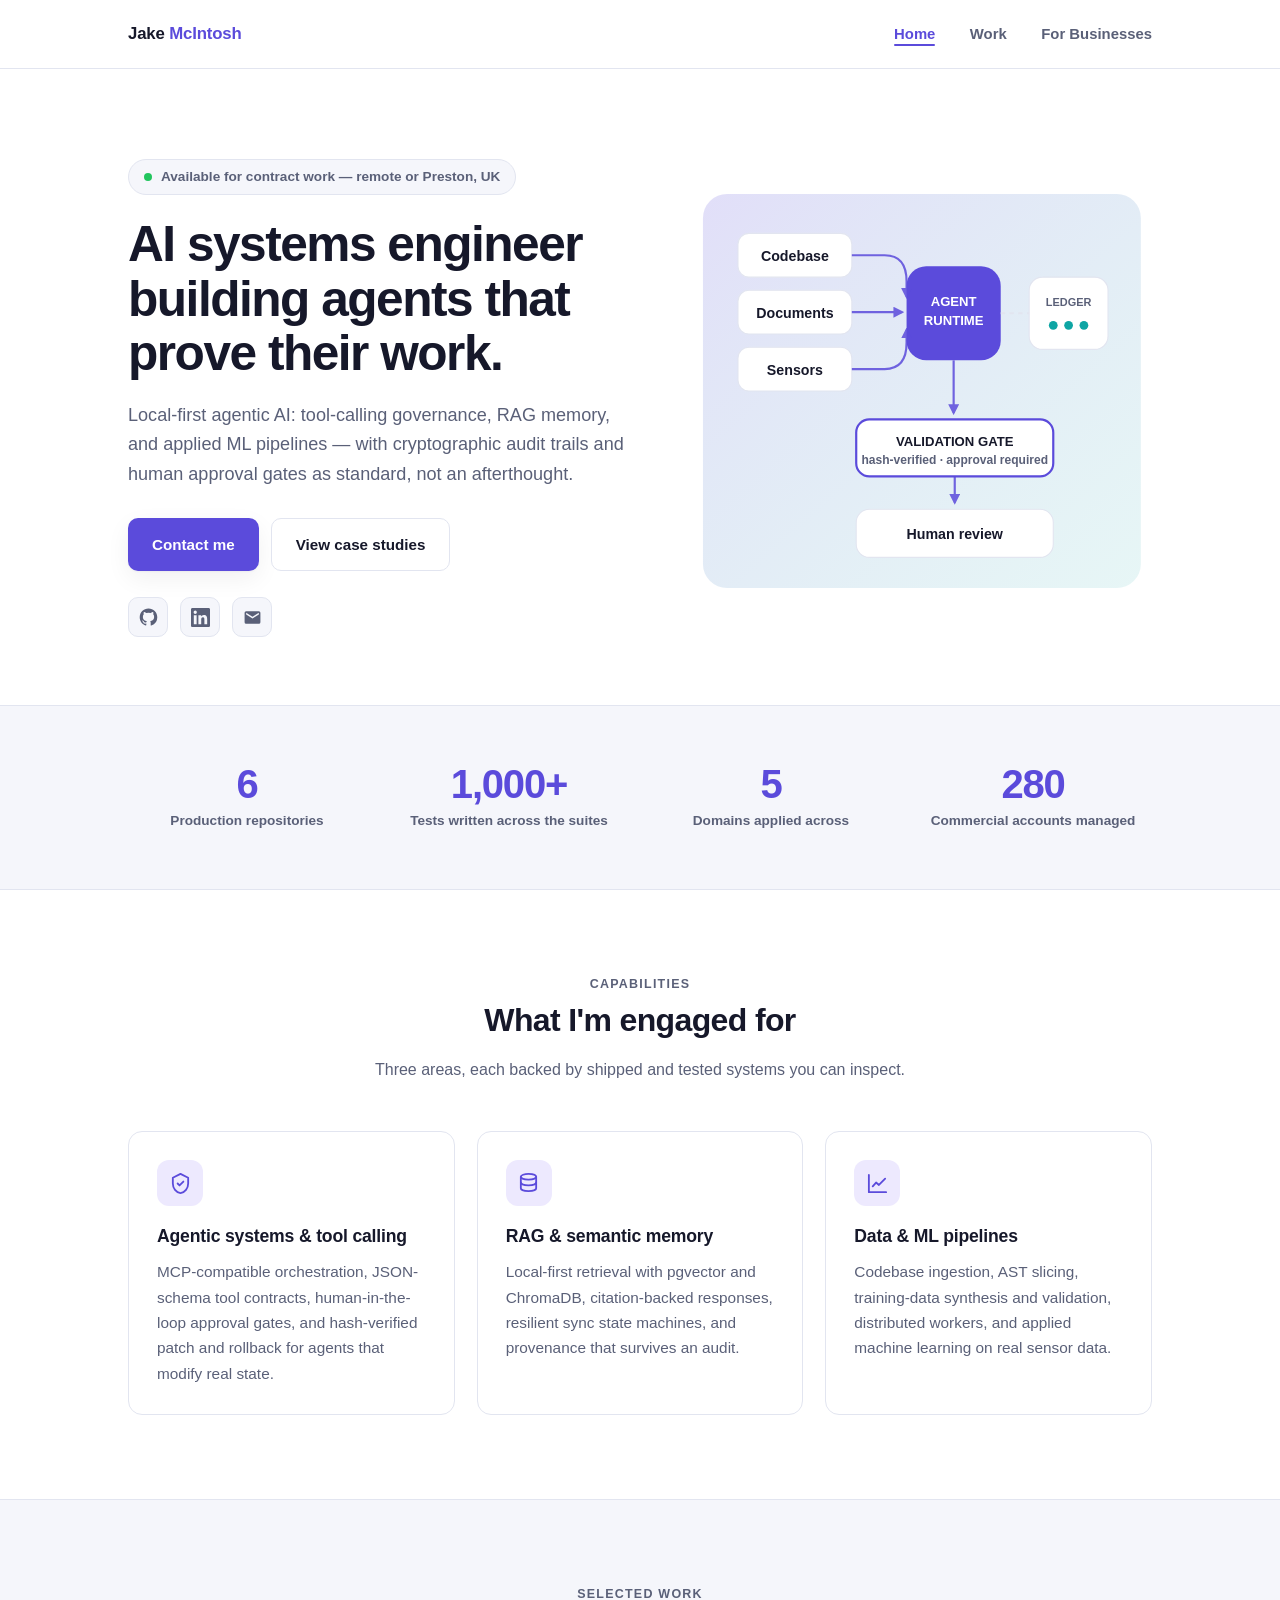
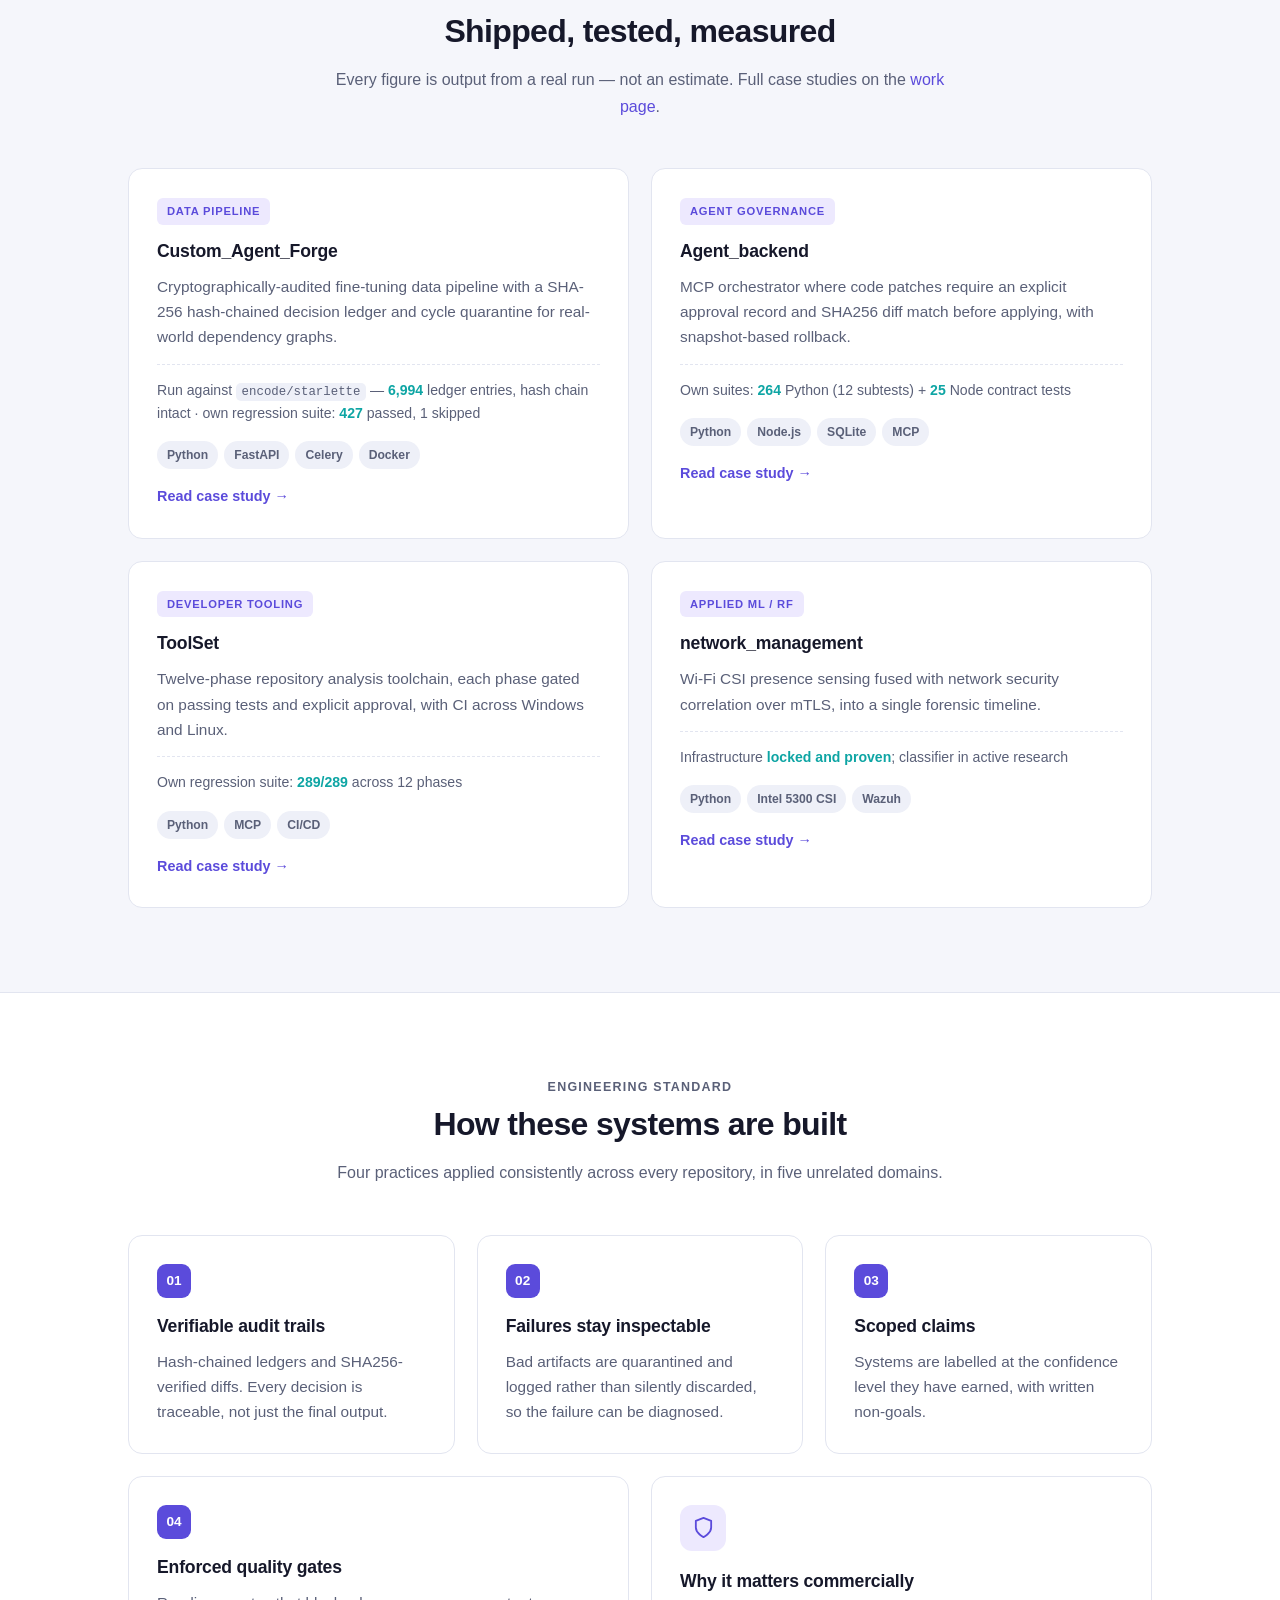
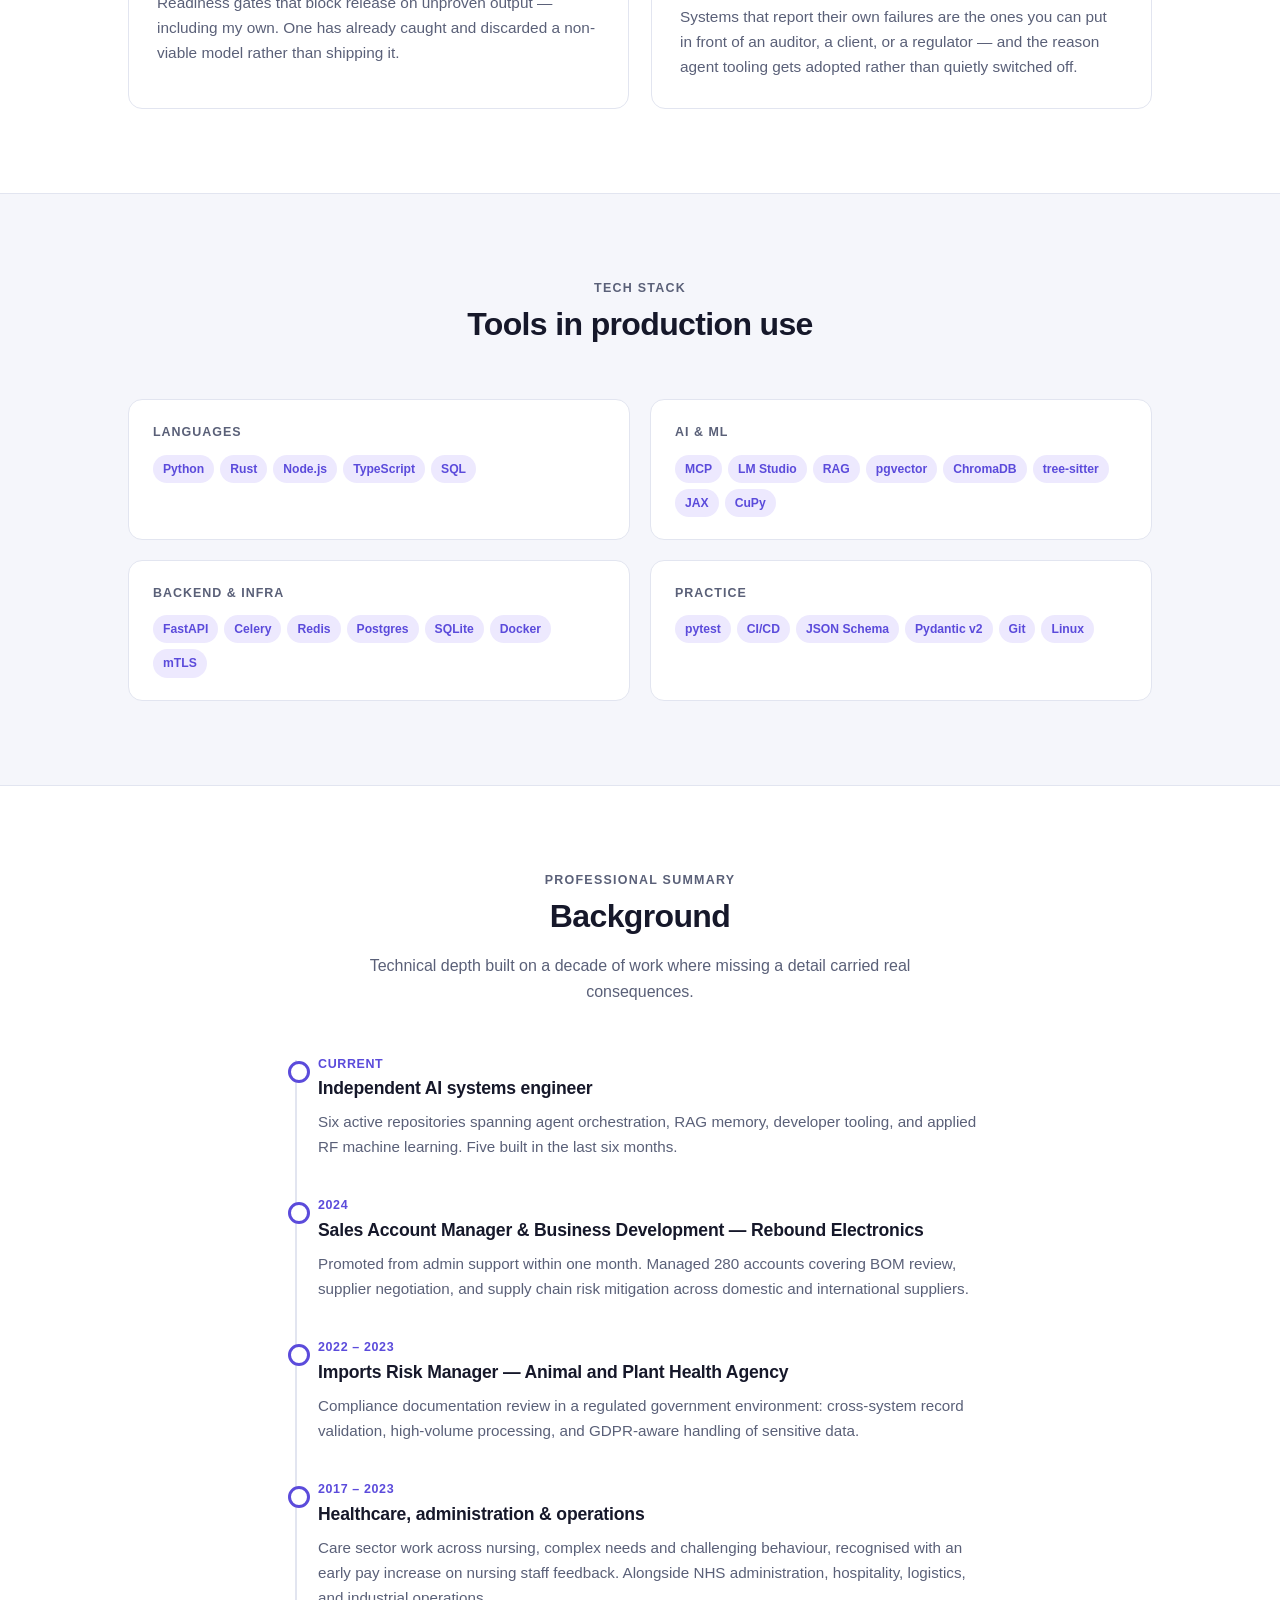
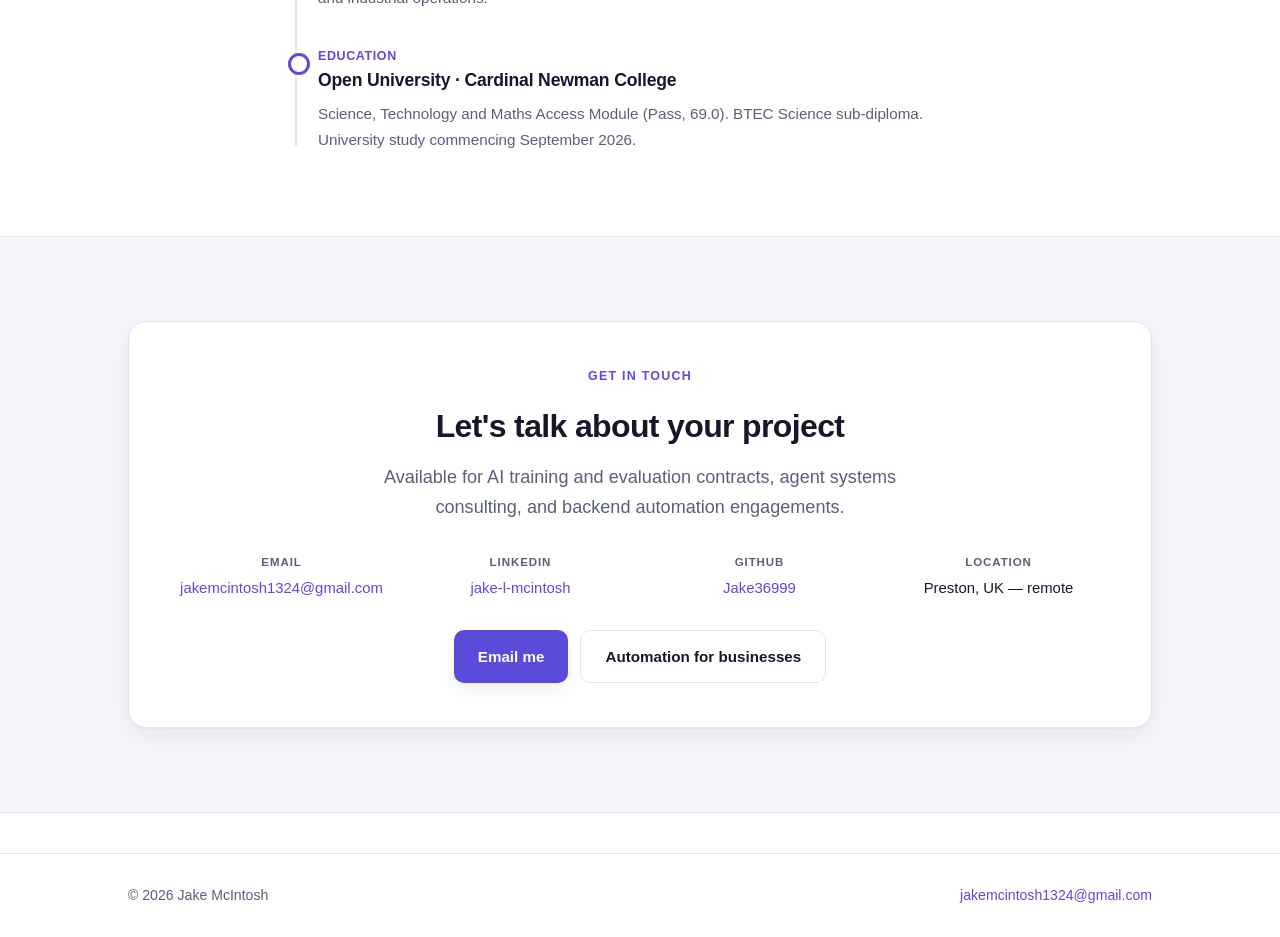
==== commit b6eb87b3: "Correct test-figure framing: own suites, not external validation Test counts are self-written develo" ====
--- a/index.html
+++ b/index.html
@@ -117,7 +117,7 @@
     <div class="wrap">
       <div class="stats reveal">
         <div class="stat"><div class="n">6</div><div class="l">Production repositories</div></div>
-        <div class="stat"><div class="n">1,000+</div><div class="l">Automated tests passing</div></div>
+        <div class="stat"><div class="n">1,000+</div><div class="l">Tests written across the suites</div></div>
         <div class="stat"><div class="n">5</div><div class="l">Domains applied across</div></div>
         <div class="stat"><div class="n">280</div><div class="l">Commercial accounts managed</div></div>
       </div>
@@ -165,7 +165,7 @@
           <span class="tag">Data pipeline</span>
           <h3>Custom_Agent_Forge</h3>
           <p>Cryptographically-audited fine-tuning data pipeline with a SHA-256 hash-chained decision ledger and cycle quarantine for real-world dependency graphs.</p>
-          <span class="metric">Validated on <code>encode/starlette</code> — <b>6,994</b> ledger entries at <b>100%</b> verified integrity, <b>427</b> tests passing</span>
+          <span class="metric">Run against <code>encode/starlette</code> — <b>6,994</b> ledger entries, hash chain intact · own regression suite: <b>427</b> passed, 1 skipped</span>
           <div class="stack"><span>Python</span><span>FastAPI</span><span>Celery</span><span>Docker</span></div>
           <a class="card-link" href="work.html">Read case study →</a>
         </div>
@@ -173,7 +173,7 @@
           <span class="tag">Agent governance</span>
           <h3>Agent_backend</h3>
           <p>MCP orchestrator where code patches require an explicit approval record and SHA256 diff match before applying, with snapshot-based rollback.</p>
-          <span class="metric"><b>264</b> Python + <b>25</b> Node tests passing at last audit</span>
+          <span class="metric">Own suites: <b>264</b> Python (12 subtests) + <b>25</b> Node contract tests</span>
           <div class="stack"><span>Python</span><span>Node.js</span><span>SQLite</span><span>MCP</span></div>
           <a class="card-link" href="work.html">Read case study →</a>
         </div>
@@ -181,7 +181,7 @@
           <span class="tag">Developer tooling</span>
           <h3>ToolSet</h3>
           <p>Twelve-phase repository analysis toolchain, each phase gated on passing tests and explicit approval, with CI across Windows and Linux.</p>
-          <span class="metric"><b>289/289</b> tests passing across all phases</span>
+          <span class="metric">Own regression suite: <b>289/289</b> across 12 phases</span>
           <div class="stack"><span>Python</span><span>MCP</span><span>CI/CD</span></div>
           <a class="card-link" href="work.html">Read case study →</a>
         </div>
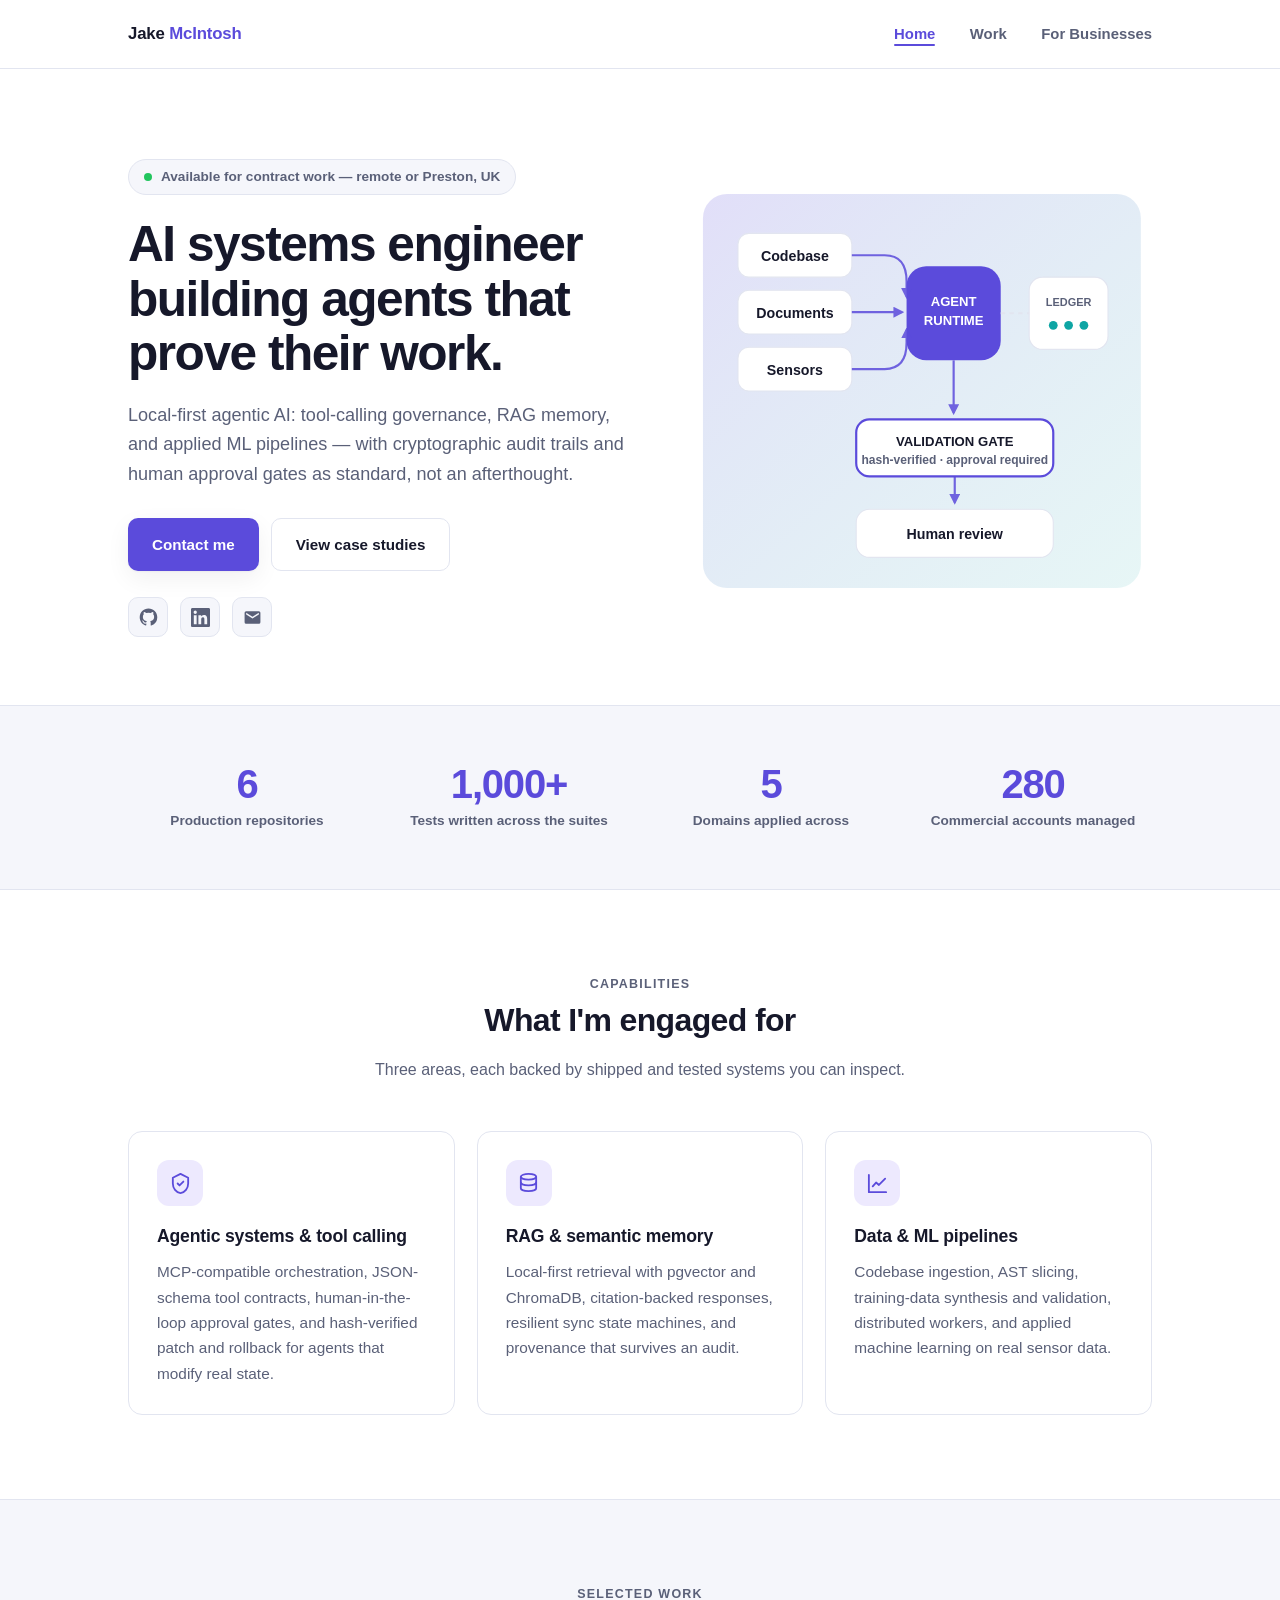
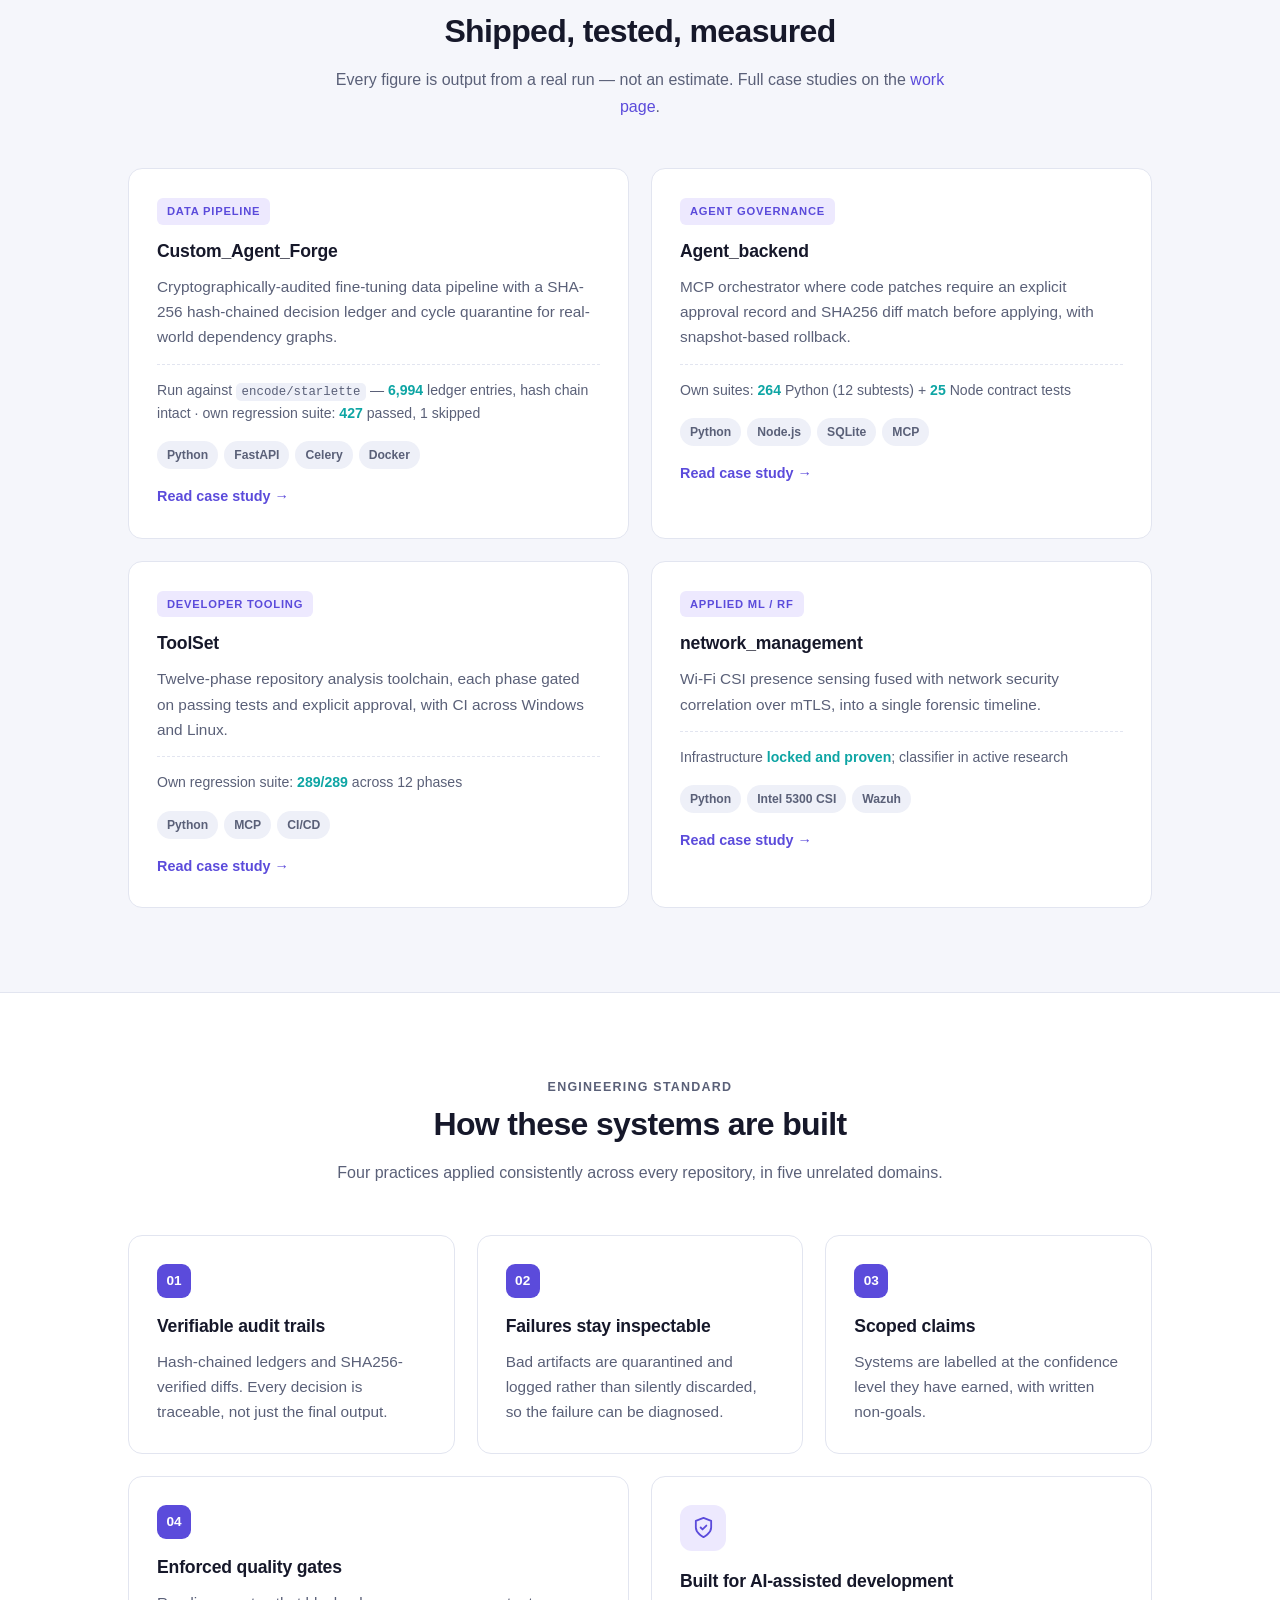
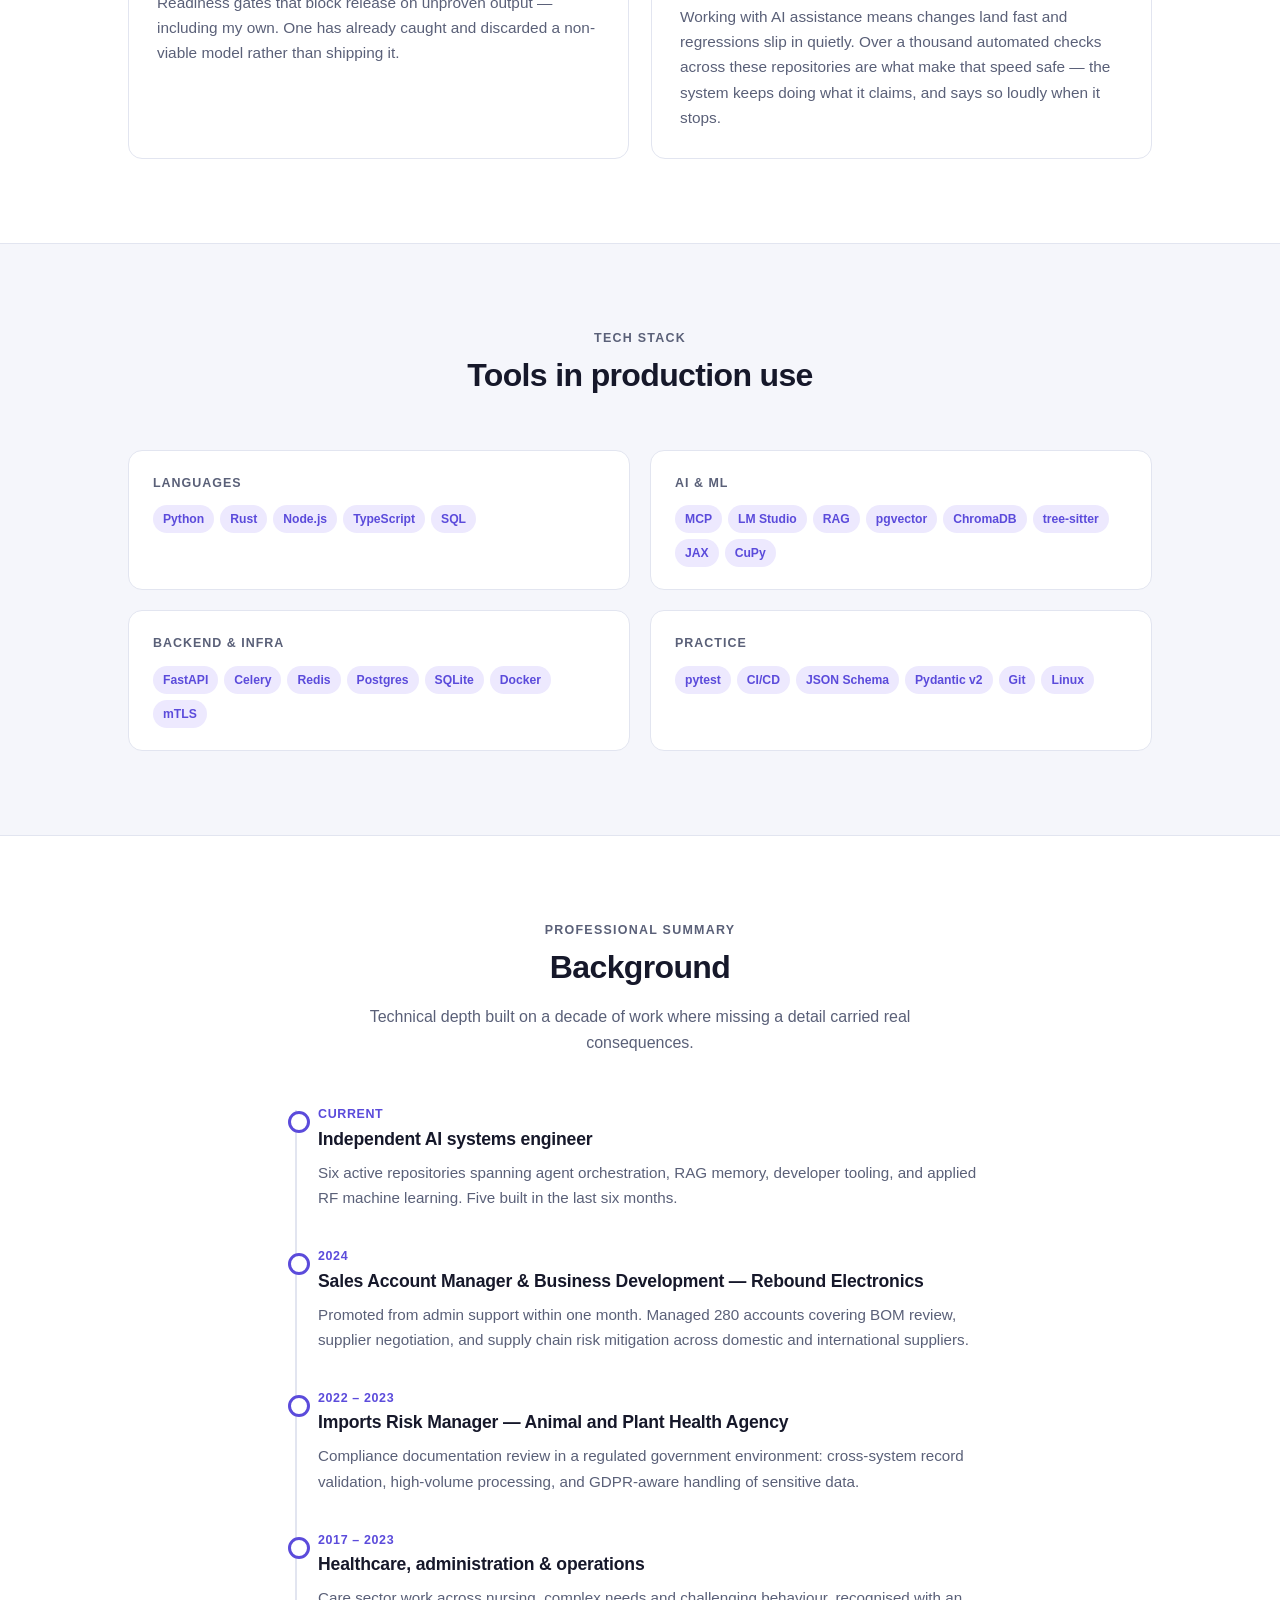
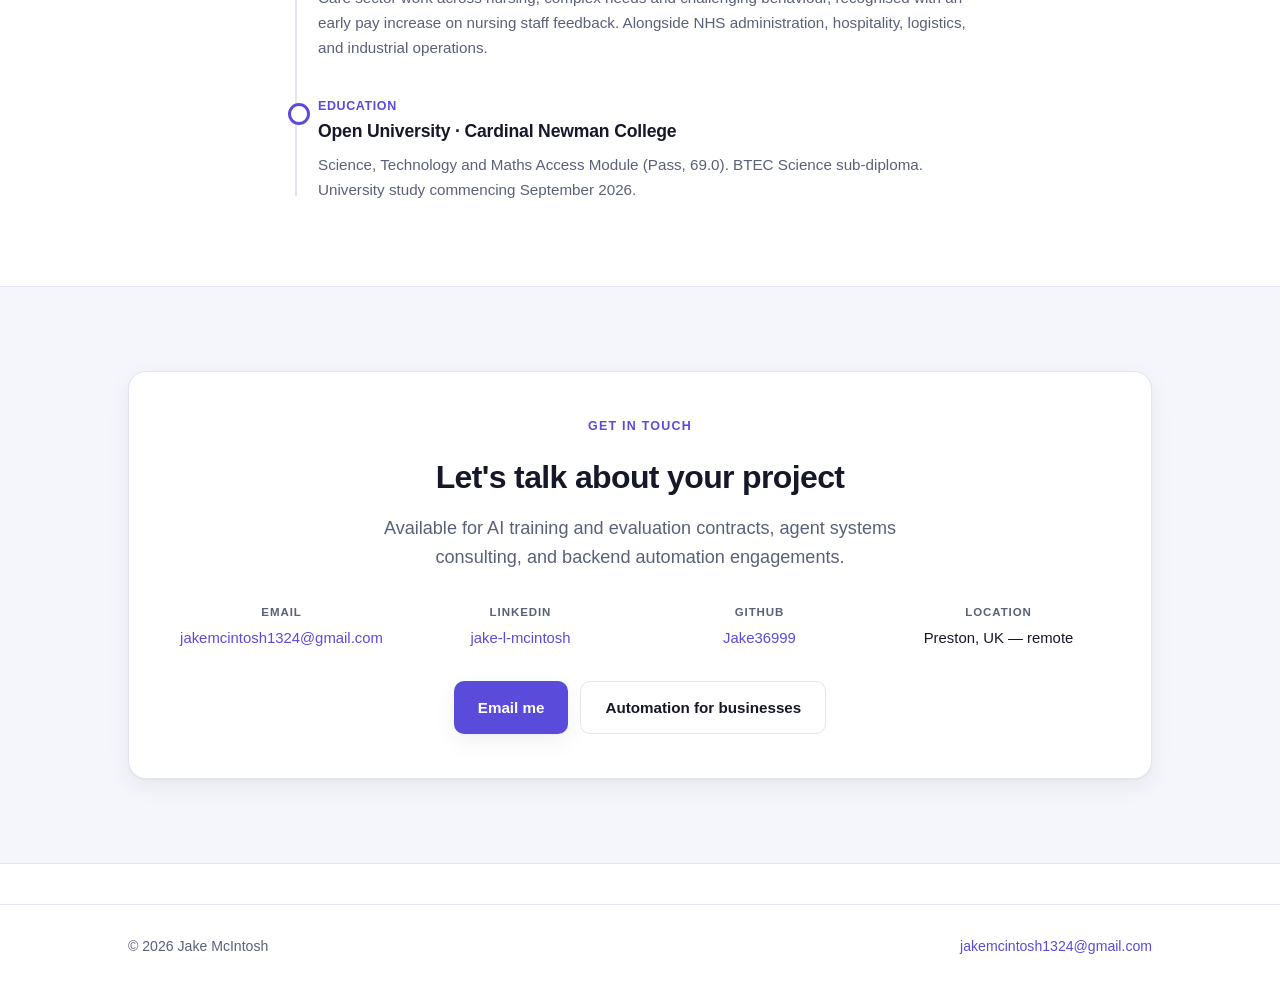
==== commit cb389972: "Frame testing as engineering discipline, not a disclaimer Previous wording undersold the suites ("no" ====
--- a/index.html
+++ b/index.html
@@ -230,9 +230,9 @@
           <p>Readiness gates that block release on unproven output — including my own. One has already caught and discarded a non-viable model rather than shipping it.</p>
         </div>
         <div class="card reveal">
-          <div class="ico"><svg viewBox="0 0 24 24"><path d="M12 22s8-4 8-10V5l-8-3-8 3v7c0 6 8 10 8 10z"/></svg></div>
-          <h3>Why it matters commercially</h3>
-          <p>Systems that report their own failures are the ones you can put in front of an auditor, a client, or a regulator — and the reason agent tooling gets adopted rather than quietly switched off.</p>
+          <div class="ico"><svg viewBox="0 0 24 24"><path d="M12 22s8-4 8-10V5l-8-3-8 3v7c0 6 8 10 8 10z"/><path d="m9 12 2 2 4-4"/></svg></div>
+          <h3>Built for AI-assisted development</h3>
+          <p>Working with AI assistance means changes land fast and regressions slip in quietly. Over a thousand automated checks across these repositories are what make that speed safe — the system keeps doing what it claims, and says so loudly when it stops.</p>
         </div>
       </div>
     </div>
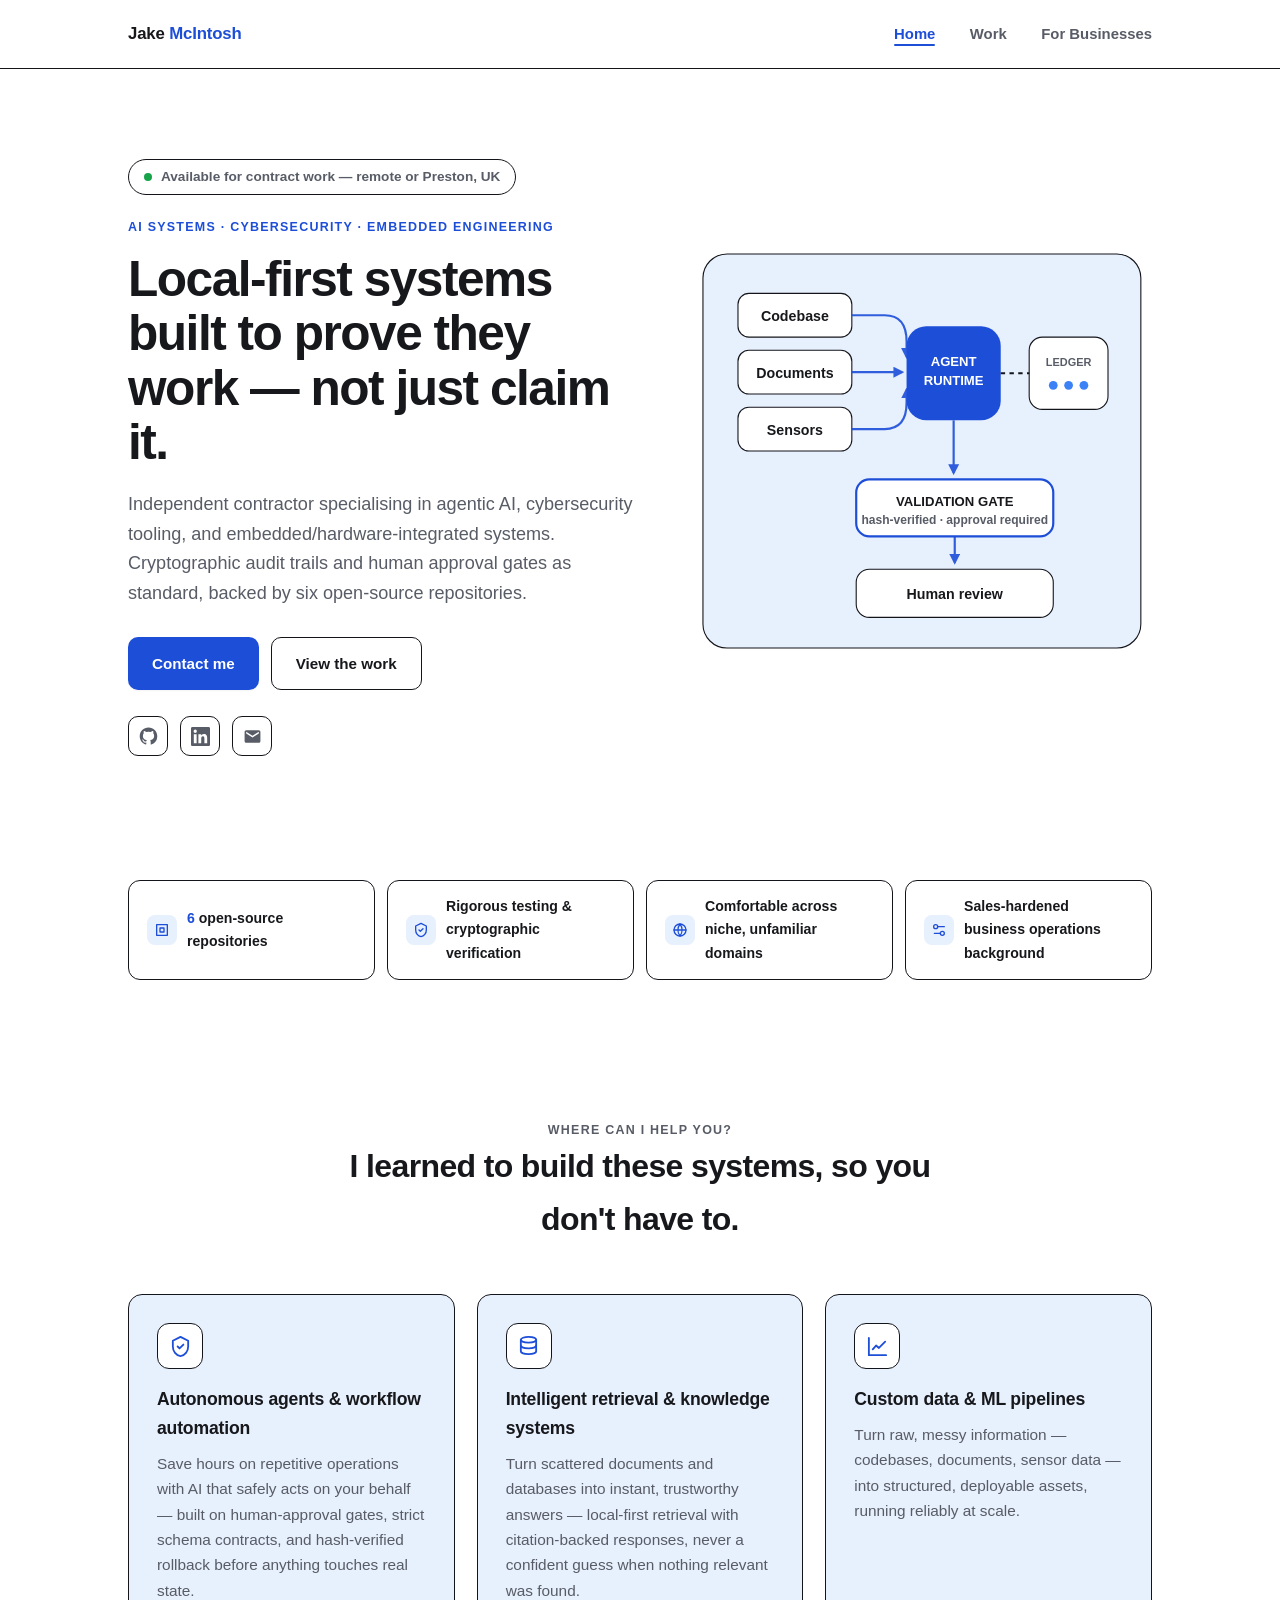
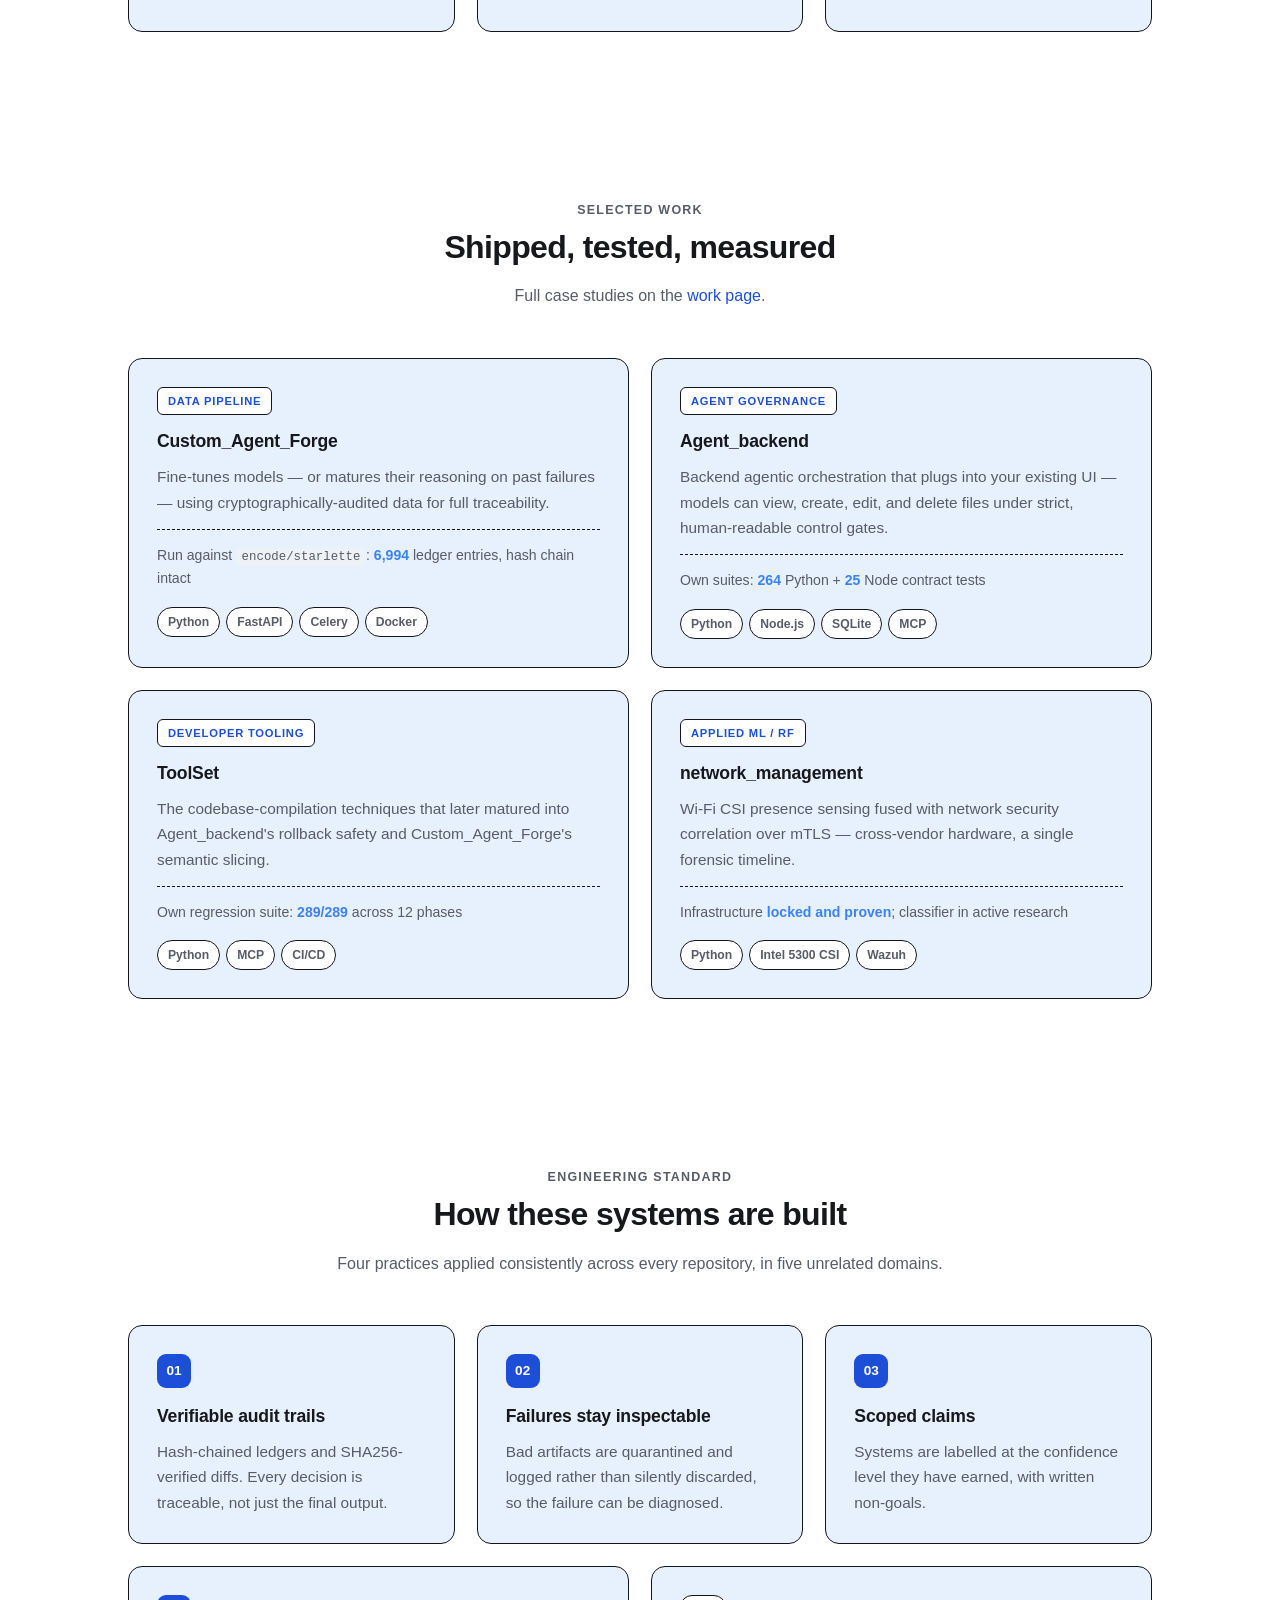
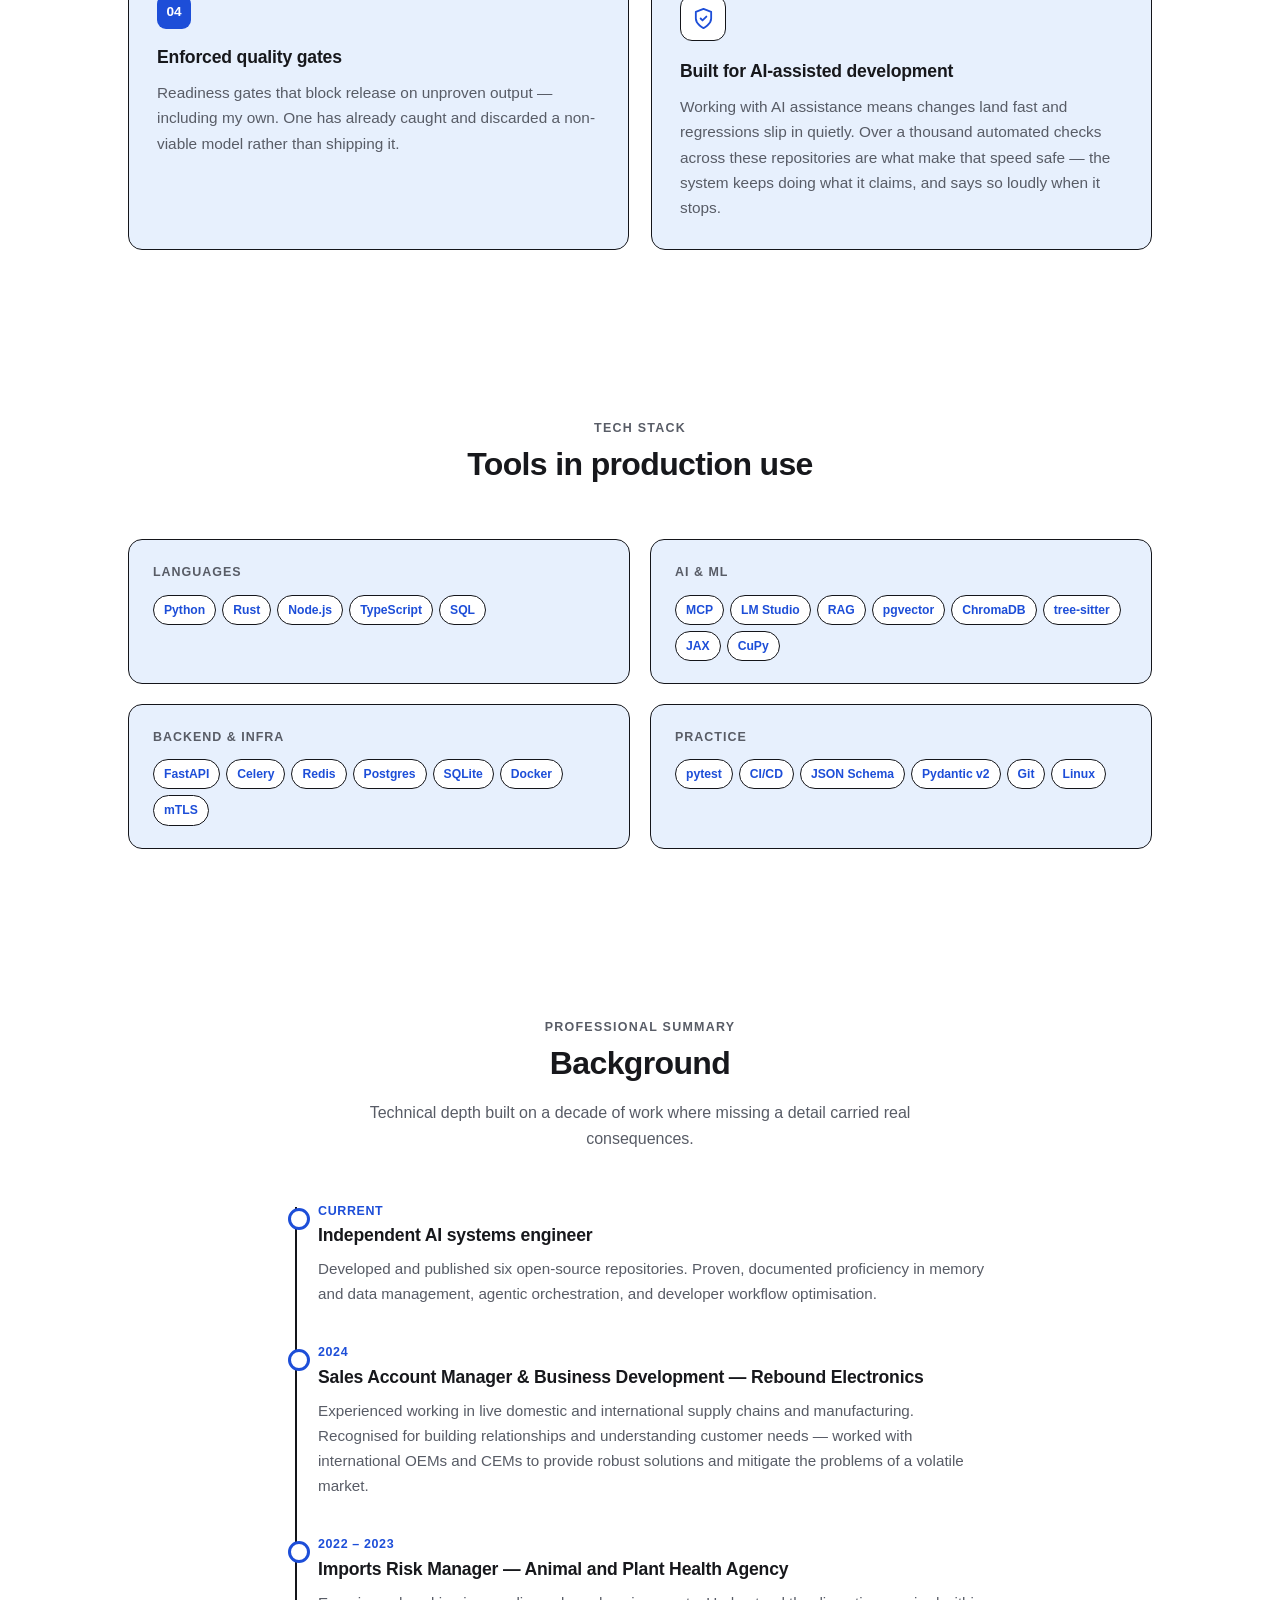
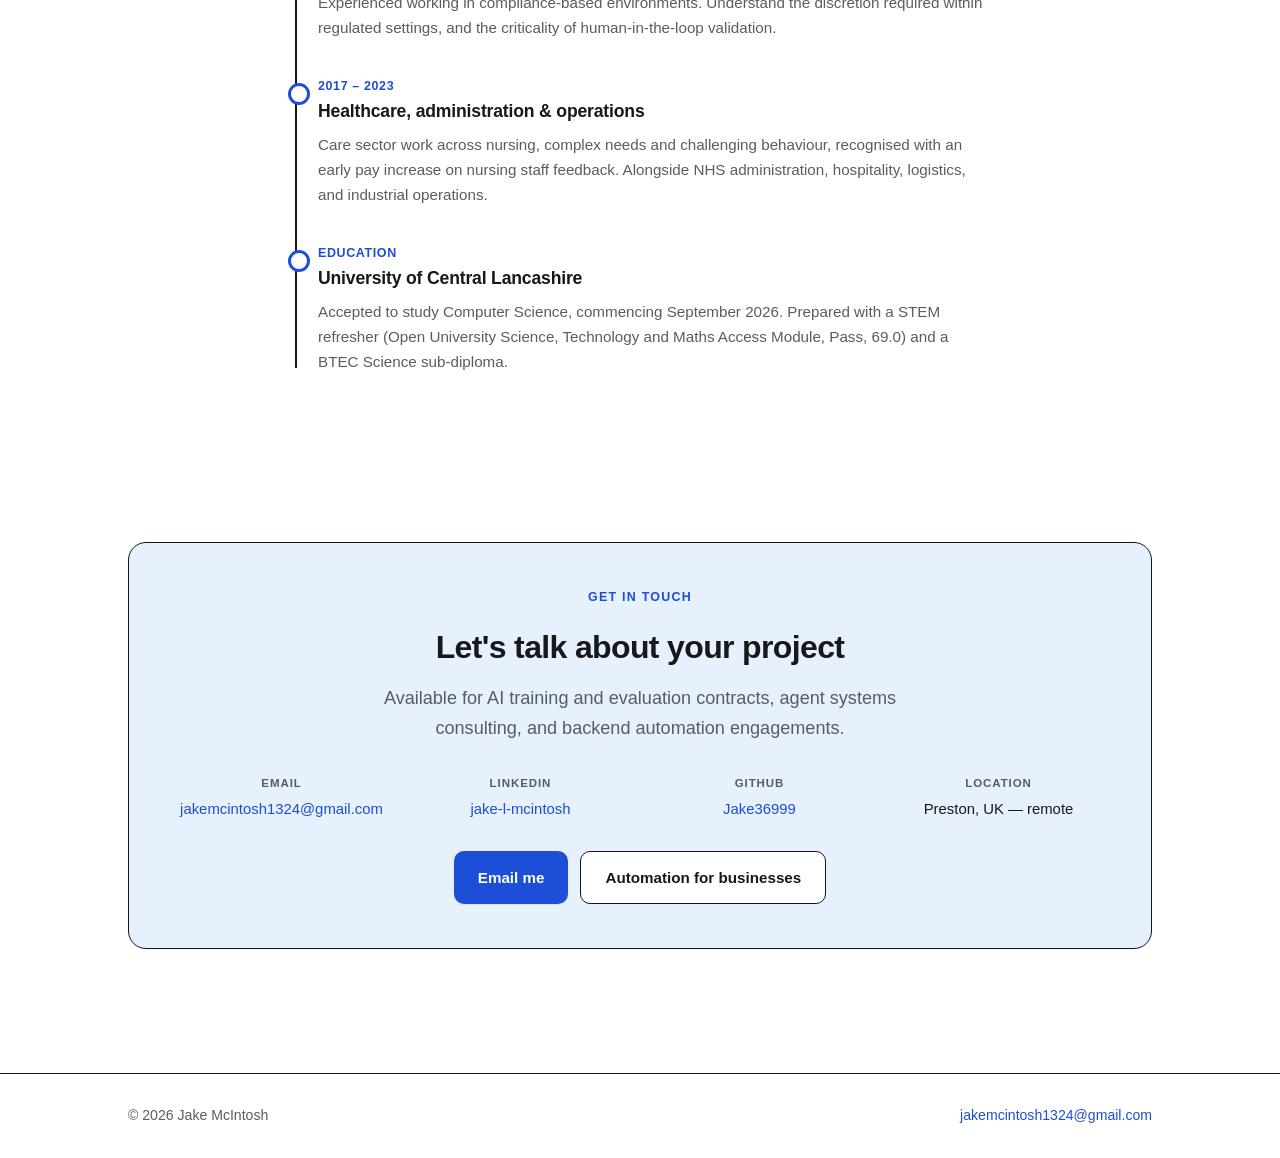
==== commit 4a3980d8: "Colour system rework + content pass from detailed site review Colour: white background, light-blue t" ====
--- a/index.html
+++ b/index.html
@@ -3,8 +3,8 @@
 <head>
 <meta charset="utf-8">
 <meta name="viewport" content="width=device-width, initial-scale=1">
-<title>Jake McIntosh — AI Systems Engineer, Preston UK</title>
-<meta name="description" content="Jake McIntosh builds local-first agentic AI systems: tool-calling governance, RAG memory, and applied ML pipelines. Available for contract and consulting work.">
+<title>Jake McIntosh — AI Systems, Cybersecurity & Embedded Engineering</title>
+<meta name="description" content="Jake McIntosh: independent AI systems engineer specialising in local-first agentic AI, cybersecurity tooling, and embedded/hardware-integrated systems. Available for contract work.">
 <link rel="stylesheet" href="style.css">
 </head>
 <body>
@@ -28,11 +28,12 @@
       <div class="hero-grid">
         <div>
           <p class="availability"><span class="dot"></span> Available for contract work — remote or Preston, UK</p>
-          <h1>AI systems engineer building agents that prove their work.</h1>
-          <p class="lede">Local-first agentic AI: tool-calling governance, RAG memory, and applied ML pipelines — with cryptographic audit trails and human approval gates as standard, not an afterthought.</p>
+          <p class="eyebrow">AI Systems · Cybersecurity · Embedded Engineering</p>
+          <h1>Local-first systems built to prove they work — not just claim it.</h1>
+          <p class="lede">Independent contractor specialising in agentic AI, cybersecurity tooling, and embedded/hardware-integrated systems. Cryptographic audit trails and human approval gates as standard, backed by six open-source repositories.</p>
           <div class="cta-row">
             <a class="btn primary" href="mailto:jakemcintosh1324@gmail.com">Contact me</a>
-            <a class="btn ghost" href="work.html">View case studies</a>
+            <a class="btn ghost" href="work.html">View the work</a>
           </div>
           <div class="social-rail">
             <a href="https://github.com/Jake36999" target="_blank" rel="noopener" aria-label="GitHub" title="GitHub">
@@ -50,45 +51,36 @@
         <div class="hero-art">
           <svg viewBox="0 0 420 380" xmlns="http://www.w3.org/2000/svg" role="img" aria-label="Diagram: inputs flow through validation and approval gates before reaching output">
             <defs>
-              <linearGradient id="g1" x1="0" y1="0" x2="1" y2="1">
-                <stop offset="0%" stop-color="var(--accent)" stop-opacity=".18"/>
-                <stop offset="100%" stop-color="var(--accent-2)" stop-opacity=".10"/>
-              </linearGradient>
               <marker id="ar" viewBox="0 0 10 10" refX="8" refY="5" markerWidth="5" markerHeight="5" orient="auto-start-reverse">
                 <path d="M0 0 L10 5 L0 10 z" fill="var(--accent)"/>
               </marker>
             </defs>
 
-            <rect x="10" y="10" width="400" height="360" rx="22" fill="url(#g1)"/>
+            <rect x="10" y="10" width="400" height="360" rx="22" fill="var(--card-bg)" stroke="var(--border)"/>
 
             <g font-family="-apple-system,Segoe UI,Roboto,Arial,sans-serif" font-size="13" font-weight="700">
-              <!-- inputs -->
               <g>
-                <rect x="42" y="46" width="104" height="40" rx="10" fill="var(--bg)" stroke="var(--border)"/>
+                <rect x="42" y="46" width="104" height="40" rx="10" fill="var(--chip-bg)" stroke="var(--border)"/>
                 <text x="94" y="71" text-anchor="middle" fill="var(--text)">Codebase</text>
-                <rect x="42" y="98" width="104" height="40" rx="10" fill="var(--bg)" stroke="var(--border)"/>
+                <rect x="42" y="98" width="104" height="40" rx="10" fill="var(--chip-bg)" stroke="var(--border)"/>
                 <text x="94" y="123" text-anchor="middle" fill="var(--text)">Documents</text>
-                <rect x="42" y="150" width="104" height="40" rx="10" fill="var(--bg)" stroke="var(--border)"/>
+                <rect x="42" y="150" width="104" height="40" rx="10" fill="var(--chip-bg)" stroke="var(--border)"/>
                 <text x="94" y="175" text-anchor="middle" fill="var(--text)">Sensors</text>
               </g>
 
-              <!-- agent core -->
               <rect x="196" y="76" width="86" height="86" rx="18" fill="var(--accent)" />
               <text x="239" y="112" text-anchor="middle" fill="#fff" font-size="12">AGENT</text>
               <text x="239" y="130" text-anchor="middle" fill="#fff" font-size="12">RUNTIME</text>
 
-              <!-- validation gate -->
-              <rect x="150" y="216" width="180" height="52" rx="12" fill="var(--bg)" stroke="var(--accent)" stroke-width="2"/>
+              <rect x="150" y="216" width="180" height="52" rx="12" fill="var(--chip-bg)" stroke="var(--accent)" stroke-width="2"/>
               <text x="240" y="240" text-anchor="middle" fill="var(--text)" font-size="12">VALIDATION GATE</text>
               <text x="240" y="257" text-anchor="middle" fill="var(--text-dim)" font-size="11" font-weight="600">hash-verified · approval required</text>
 
-              <!-- output -->
-              <rect x="150" y="298" width="180" height="44" rx="12" fill="var(--bg)" stroke="var(--border)"/>
+              <rect x="150" y="298" width="180" height="44" rx="12" fill="var(--chip-bg)" stroke="var(--border)"/>
               <text x="240" y="325" text-anchor="middle" fill="var(--text)">Human review</text>
 
-              <!-- ledger chip -->
               <g>
-                <rect x="308" y="86" width="72" height="66" rx="12" fill="var(--bg)" stroke="var(--border)"/>
+                <rect x="308" y="86" width="72" height="66" rx="12" fill="var(--chip-bg)" stroke="var(--border)"/>
                 <text x="344" y="112" text-anchor="middle" fill="var(--text-dim)" font-size="10" font-weight="700">LEDGER</text>
                 <circle cx="330" cy="130" r="4" fill="var(--accent-2)"/>
                 <circle cx="344" cy="130" r="4" fill="var(--accent-2)"/>
@@ -96,7 +88,7 @@
               </g>
             </g>
 
-            <g stroke="var(--accent)" stroke-width="2" fill="none" marker-end="url(#ar)" opacity=".85">
+            <g stroke="var(--accent)" stroke-width="2" fill="none" marker-end="url(#ar)" opacity=".9">
               <path d="M146 66 H176 Q196 66 196 90 V104"/>
               <path d="M146 118 H192"/>
               <path d="M146 170 H176 Q196 170 196 146 V134"/>
@@ -112,14 +104,26 @@
     </section>
   </div>
 
-  <!-- STATS -->
-  <section class="alt pad-sm">
-    <div class="wrap">
-      <div class="stats reveal">
-        <div class="stat"><div class="n">6</div><div class="l">Production repositories</div></div>
-        <div class="stat"><div class="n">1,000+</div><div class="l">Tests written across the suites</div></div>
-        <div class="stat"><div class="n">5</div><div class="l">Domains applied across</div></div>
-        <div class="stat"><div class="n">280</div><div class="l">Commercial accounts managed</div></div>
+  <!-- CAPABILITY STRIP -->
+  <section class="pad-sm">
+    <div class="wrap">
+      <div class="cap-strip reveal">
+        <div class="cap-chip">
+          <span class="ico-sm"><svg viewBox="0 0 24 24"><path d="M4 4h16v16H4z"/><path d="M9 9h6v6H9z"/></svg></span>
+          <span><span class="n">6</span> open-source repositories</span>
+        </div>
+        <div class="cap-chip">
+          <span class="ico-sm"><svg viewBox="0 0 24 24"><path d="m9 12 2 2 4-4"/><path d="M12 2 4 6v6c0 5 3.4 9.4 8 10 4.6-.6 8-5 8-10V6l-8-4z"/></svg></span>
+          <span>Rigorous testing &amp; cryptographic verification</span>
+        </div>
+        <div class="cap-chip">
+          <span class="ico-sm"><svg viewBox="0 0 24 24"><circle cx="12" cy="12" r="9"/><path d="M3 12h18M12 3a15 15 0 0 1 0 18 15 15 0 0 1 0-18z"/></svg></span>
+          <span>Comfortable across niche, unfamiliar domains</span>
+        </div>
+        <div class="cap-chip">
+          <span class="ico-sm"><svg viewBox="0 0 24 24"><path d="M20 7h-9M14 17H5"/><circle cx="17" cy="17" r="3"/><circle cx="7" cy="7" r="3"/></svg></span>
+          <span>Sales-hardened business operations background</span>
+        </div>
       </div>
     </div>
   </section>
@@ -128,70 +132,65 @@
   <section>
     <div class="wrap">
       <div class="section-head reveal">
-        <p class="eyebrow">Capabilities</p>
-        <h2>What I'm engaged for</h2>
-        <p>Three areas, each backed by shipped and tested systems you can inspect.</p>
+        <p class="eyebrow">Where can I help you?</p>
+        <h2>I learned to build these systems, so you don't have to.</h2>
       </div>
       <div class="grid cols-3">
         <div class="card reveal">
           <div class="ico"><svg viewBox="0 0 24 24"><path d="M12 2 4 6v6c0 5 3.4 9.4 8 10 4.6-.6 8-5 8-10V6l-8-4z"/><path d="m9 12 2 2 4-4"/></svg></div>
-          <h3>Agentic systems &amp; tool calling</h3>
-          <p>MCP-compatible orchestration, JSON-schema tool contracts, human-in-the-loop approval gates, and hash-verified patch and rollback for agents that modify real state.</p>
+          <h3>Autonomous agents &amp; workflow automation</h3>
+          <p>Save hours on repetitive operations with AI that safely acts on your behalf — built on human-approval gates, strict schema contracts, and hash-verified rollback before anything touches real state.</p>
         </div>
         <div class="card reveal">
           <div class="ico"><svg viewBox="0 0 24 24"><ellipse cx="12" cy="5" rx="8" ry="3"/><path d="M4 5v6c0 1.7 3.6 3 8 3s8-1.3 8-3V5"/><path d="M4 11v6c0 1.7 3.6 3 8 3s8-1.3 8-3v-6"/></svg></div>
-          <h3>RAG &amp; semantic memory</h3>
-          <p>Local-first retrieval with pgvector and ChromaDB, citation-backed responses, resilient sync state machines, and provenance that survives an audit.</p>
+          <h3>Intelligent retrieval &amp; knowledge systems</h3>
+          <p>Turn scattered documents and databases into instant, trustworthy answers — local-first retrieval with citation-backed responses, never a confident guess when nothing relevant was found.</p>
         </div>
         <div class="card reveal">
           <div class="ico"><svg viewBox="0 0 24 24"><path d="M3 3v18h18"/><path d="m7 15 3.5-4 3 2.5L20 7"/></svg></div>
-          <h3>Data &amp; ML pipelines</h3>
-          <p>Codebase ingestion, AST slicing, training-data synthesis and validation, distributed workers, and applied machine learning on real sensor data.</p>
+          <h3>Custom data &amp; ML pipelines</h3>
+          <p>Turn raw, messy information — codebases, documents, sensor data — into structured, deployable assets, running reliably at scale.</p>
         </div>
       </div>
     </div>
   </section>
 
   <!-- SELECTED WORK -->
-  <section class="alt">
+  <section>
     <div class="wrap">
       <div class="section-head reveal">
         <p class="eyebrow">Selected work</p>
         <h2>Shipped, tested, measured</h2>
-        <p>Every figure is output from a real run — not an estimate. Full case studies on the <a href="work.html">work page</a>.</p>
+        <p>Full case studies on the <a href="work.html">work page</a>.</p>
       </div>
       <div class="grid">
         <div class="card reveal">
           <span class="tag">Data pipeline</span>
           <h3>Custom_Agent_Forge</h3>
-          <p>Cryptographically-audited fine-tuning data pipeline with a SHA-256 hash-chained decision ledger and cycle quarantine for real-world dependency graphs.</p>
-          <span class="metric">Run against <code>encode/starlette</code> — <b>6,994</b> ledger entries, hash chain intact · own regression suite: <b>427</b> passed, 1 skipped</span>
+          <p>Fine-tunes models — or matures their reasoning on past failures — using cryptographically-audited data for full traceability.</p>
+          <span class="metric">Run against <code>encode/starlette</code>: <b>6,994</b> ledger entries, hash chain intact</span>
           <div class="stack"><span>Python</span><span>FastAPI</span><span>Celery</span><span>Docker</span></div>
-          <a class="card-link" href="work.html">Read case study →</a>
         </div>
         <div class="card reveal">
           <span class="tag">Agent governance</span>
           <h3>Agent_backend</h3>
-          <p>MCP orchestrator where code patches require an explicit approval record and SHA256 diff match before applying, with snapshot-based rollback.</p>
-          <span class="metric">Own suites: <b>264</b> Python (12 subtests) + <b>25</b> Node contract tests</span>
+          <p>Backend agentic orchestration that plugs into your existing UI — models can view, create, edit, and delete files under strict, human-readable control gates.</p>
+          <span class="metric">Own suites: <b>264</b> Python + <b>25</b> Node contract tests</span>
           <div class="stack"><span>Python</span><span>Node.js</span><span>SQLite</span><span>MCP</span></div>
-          <a class="card-link" href="work.html">Read case study →</a>
         </div>
         <div class="card reveal">
           <span class="tag">Developer tooling</span>
           <h3>ToolSet</h3>
-          <p>Twelve-phase repository analysis toolchain, each phase gated on passing tests and explicit approval, with CI across Windows and Linux.</p>
+          <p>The codebase-compilation techniques that later matured into Agent_backend's rollback safety and Custom_Agent_Forge's semantic slicing.</p>
           <span class="metric">Own regression suite: <b>289/289</b> across 12 phases</span>
           <div class="stack"><span>Python</span><span>MCP</span><span>CI/CD</span></div>
-          <a class="card-link" href="work.html">Read case study →</a>
         </div>
         <div class="card reveal">
           <span class="tag">Applied ML / RF</span>
           <h3>network_management</h3>
-          <p>Wi-Fi CSI presence sensing fused with network security correlation over mTLS, into a single forensic timeline.</p>
+          <p>Wi-Fi CSI presence sensing fused with network security correlation over mTLS — cross-vendor hardware, a single forensic timeline.</p>
           <span class="metric">Infrastructure <b>locked and proven</b>; classifier in active research</span>
           <div class="stack"><span>Python</span><span>Intel 5300 CSI</span><span>Wazuh</span></div>
-          <a class="card-link" href="work.html">Read case study →</a>
         </div>
       </div>
     </div>
@@ -239,7 +238,7 @@
   </section>
 
   <!-- TECH -->
-  <section class="alt">
+  <section>
     <div class="wrap">
       <div class="section-head reveal">
         <p class="eyebrow">Tech stack</p>
@@ -278,17 +277,17 @@
         <div class="tl-item reveal">
           <p class="when">Current</p>
           <h3>Independent AI systems engineer</h3>
-          <p>Six active repositories spanning agent orchestration, RAG memory, developer tooling, and applied RF machine learning. Five built in the last six months.</p>
+          <p>Developed and published six open-source repositories. Proven, documented proficiency in memory and data management, agentic orchestration, and developer workflow optimisation.</p>
         </div>
         <div class="tl-item reveal">
           <p class="when">2024</p>
           <h3>Sales Account Manager &amp; Business Development — Rebound Electronics</h3>
-          <p>Promoted from admin support within one month. Managed 280 accounts covering BOM review, supplier negotiation, and supply chain risk mitigation across domestic and international suppliers.</p>
+          <p>Experienced working in live domestic and international supply chains and manufacturing. Recognised for building relationships and understanding customer needs — worked with international OEMs and CEMs to provide robust solutions and mitigate the problems of a volatile market.</p>
         </div>
         <div class="tl-item reveal">
           <p class="when">2022 – 2023</p>
           <h3>Imports Risk Manager — Animal and Plant Health Agency</h3>
-          <p>Compliance documentation review in a regulated government environment: cross-system record validation, high-volume processing, and GDPR-aware handling of sensitive data.</p>
+          <p>Experienced working in compliance-based environments. Understand the discretion required within regulated settings, and the criticality of human-in-the-loop validation.</p>
         </div>
         <div class="tl-item reveal">
           <p class="when">2017 – 2023</p>
@@ -297,15 +296,15 @@
         </div>
         <div class="tl-item reveal">
           <p class="when">Education</p>
-          <h3>Open University · Cardinal Newman College</h3>
-          <p>Science, Technology and Maths Access Module (Pass, 69.0). BTEC Science sub-diploma. University study commencing September 2026.</p>
+          <h3>University of Central Lancashire</h3>
+          <p>Accepted to study Computer Science, commencing September 2026. Prepared with a STEM refresher (Open University Science, Technology and Maths Access Module, Pass, 69.0) and a BTEC Science sub-diploma.</p>
         </div>
       </div>
     </div>
   </section>
 
   <!-- CONTACT -->
-  <section class="alt" id="contact">
+  <section id="contact">
     <div class="wrap">
       <div class="contact-panel reveal">
         <p class="eyebrow">Get in touch</p>
@@ -338,15 +337,9 @@
 (function () {
   var els = document.querySelectorAll('.reveal');
   if (!els.length) return;
-
-  function showAll() {
-    for (var i = 0; i < els.length; i++) els[i].classList.add('in');
-  }
-
-  // Only hide content once we know we can bring it back.
+  function showAll() { for (var i = 0; i < els.length; i++) els[i].classList.add('in'); }
   if (!('IntersectionObserver' in window)) { showAll(); return; }
   document.documentElement.classList.add('reveal-ready');
-
   var io = new IntersectionObserver(function (entries) {
     entries.forEach(function (entry, i) {
       if (!entry.isIntersecting) return;
@@ -355,10 +348,7 @@
       io.unobserve(el);
     });
   }, { threshold: 0, rootMargin: '0px 0px -60px 0px' });
-
   for (var i = 0; i < els.length; i++) io.observe(els[i]);
-
-  // Safety net: never leave content hidden.
   setTimeout(showAll, 3000);
 })();
 </script>
--- a/style.css
+++ b/style.css
@@ -1,34 +1,34 @@
 :root {
   --bg: #ffffff;
-  --bg-alt: #f5f6fb;
-  --bg-deep: #eceef7;
-  --text: #16182a;
-  --text-dim: #5a6078;
-  --border: #e2e5f0;
-  --accent: #5b4bdb;
-  --accent-soft: #ede9fe;
-  --accent-2: #0ea5a4;
-  --code-bg: #eef0f8;
-  --shadow: 0 1px 2px rgba(20,22,40,.04), 0 8px 24px rgba(20,22,40,.06);
-  --shadow-lg: 0 2px 4px rgba(20,22,40,.05), 0 18px 44px rgba(20,22,40,.11);
+  --card-bg: #e7f0fd;
+  --card-bg-hover: #d9e8fc;
+  --chip-bg: #ffffff;
+  --accent: #1d4ed8;
+  --accent-2: #3b82f6;
+  --text: #17181c;
+  --text-dim: #585c66;
+  --border: #14151a;
+  --code-bg: #eef1f6;
+  --shadow: 0 1px 2px rgba(20,22,40,.05);
+  --shadow-lg: 0 10px 28px rgba(20,40,80,.12);
   --radius: 14px;
   --max: 1080px;
 }
 
 @media (prefers-color-scheme: dark) {
   :root {
-    --bg: #0f1119;
-    --bg-alt: #161927;
-    --bg-deep: #1c2032;
-    --text: #eceef8;
-    --text-dim: #9ba2be;
-    --border: #262b3f;
-    --accent: #8b7cf8;
-    --accent-soft: #241f45;
-    --accent-2: #2dd4bf;
-    --code-bg: #1b1f30;
-    --shadow: 0 1px 2px rgba(0,0,0,.3), 0 8px 24px rgba(0,0,0,.25);
-    --shadow-lg: 0 2px 4px rgba(0,0,0,.3), 0 18px 44px rgba(0,0,0,.4);
+    --bg: #0e1016;
+    --card-bg: #16233a;
+    --card-bg-hover: #1c2c48;
+    --chip-bg: #101826;
+    --accent: #7fa8ff;
+    --accent-2: #5b8def;
+    --text: #eef0f5;
+    --text-dim: #a3a8b5;
+    --border: #33445e;
+    --code-bg: #131a28;
+    --shadow: 0 1px 2px rgba(0,0,0,.3);
+    --shadow-lg: 0 16px 40px rgba(0,0,0,.45);
   }
 }
 
@@ -63,7 +63,7 @@
 header.site {
   border-bottom: 1px solid var(--border);
   position: sticky; top: 0;
-  background: color-mix(in srgb, var(--bg) 88%, transparent);
+  background: color-mix(in srgb, var(--bg) 90%, transparent);
   backdrop-filter: saturate(180%) blur(12px);
   z-index: 50;
 }
@@ -117,7 +117,6 @@
 main { padding-bottom: 40px; }
 section { padding: 84px 0; }
 section.pad-sm { padding: 56px 0; }
-section.alt { background: var(--bg-alt); border-top: 1px solid var(--border); border-bottom: 1px solid var(--border); }
 
 .section-head { text-align: center; max-width: 620px; margin: 0 auto 48px; }
 .section-head.left { text-align: left; margin-left: 0; }
@@ -133,7 +132,7 @@
 }
 .btn.primary { background: var(--accent); color: #fff; box-shadow: var(--shadow); }
 .btn.primary:hover { text-decoration: none; transform: translateY(-2px); box-shadow: var(--shadow-lg); }
-.btn.ghost { border: 1px solid var(--border); color: var(--text); background: var(--bg); }
+.btn.ghost { border: 1px solid var(--border); color: var(--text); background: var(--chip-bg); }
 .btn.ghost:hover { text-decoration: none; border-color: var(--accent); color: var(--accent); transform: translateY(-2px); }
 
 /* ---------- hero ---------- */
@@ -147,23 +146,23 @@
 .availability {
   display: inline-flex; align-items: center; gap: 9px;
   font-size: 0.85rem; font-weight: 600; color: var(--text-dim);
-  border: 1px solid var(--border); background: var(--bg-alt);
+  border: 1px solid var(--border); background: var(--chip-bg);
   border-radius: 30px; padding: 6px 15px; margin-bottom: 22px;
 }
 .availability .dot {
-  width: 8px; height: 8px; border-radius: 50%; background: #22c55e; flex: none;
-  box-shadow: 0 0 0 0 rgba(34,197,94,.6); animation: pulse 2.4s infinite;
+  width: 8px; height: 8px; border-radius: 50%; background: #16a34a; flex: none;
+  box-shadow: 0 0 0 0 rgba(22,163,74,.6); animation: pulse 2.4s infinite;
 }
 @keyframes pulse {
-  70% { box-shadow: 0 0 0 9px rgba(34,197,94,0); }
-  100% { box-shadow: 0 0 0 0 rgba(34,197,94,0); }
+  70% { box-shadow: 0 0 0 9px rgba(22,163,74,0); }
+  100% { box-shadow: 0 0 0 0 rgba(22,163,74,0); }
 }
 
 .social-rail { display: flex; gap: 12px; margin-top: 26px; }
 .social-rail a {
   width: 40px; height: 40px; border-radius: 10px;
   display: grid; place-items: center;
-  border: 1px solid var(--border); background: var(--bg-alt); color: var(--text-dim);
+  border: 1px solid var(--border); background: var(--chip-bg); color: var(--text-dim);
   transition: all .18s ease;
 }
 .social-rail a:hover { color: var(--accent); border-color: var(--accent); transform: translateY(-2px); }
@@ -172,15 +171,24 @@
 .hero-art { width: 100%; }
 .hero-art svg { width: 100%; height: auto; display: block; }
 
-/* ---------- stats ---------- */
-.stats { display: grid; grid-template-columns: repeat(4, 1fr); gap: 24px; }
-@media (max-width: 760px) { .stats { grid-template-columns: repeat(2, 1fr); gap: 28px 16px; } }
-.stat { text-align: center; }
-.stat .n {
-  font-size: clamp(1.9rem, 4vw, 2.5rem); font-weight: 800;
-  color: var(--accent); letter-spacing: -0.03em; line-height: 1.1;
-}
-.stat .l { font-size: 0.85rem; color: var(--text-dim); font-weight: 600; margin-top: 4px; }
+/* ---------- capability strip (replaces numeric stat band) ---------- */
+.cap-strip {
+  display: flex; flex-wrap: wrap; gap: 12px; justify-content: center;
+}
+.cap-chip {
+  display: flex; align-items: center; gap: 10px;
+  background: var(--chip-bg); border: 1px solid var(--border);
+  border-radius: 12px; padding: 14px 18px;
+  font-size: 0.88rem; font-weight: 700; color: var(--text);
+  flex: 1 1 220px; max-width: 280px;
+}
+.cap-chip .n { color: var(--accent); font-weight: 800; }
+.cap-chip .ico-sm {
+  width: 30px; height: 30px; border-radius: 8px; flex: none;
+  background: var(--card-bg); color: var(--accent);
+  display: grid; place-items: center;
+}
+.cap-chip .ico-sm svg { width: 16px; height: 16px; stroke: currentColor; fill: none; stroke-width: 2; stroke-linecap: round; stroke-linejoin: round; }
 
 /* ---------- cards ---------- */
 .grid { display: grid; grid-template-columns: repeat(2, 1fr); gap: 22px; }
@@ -189,18 +197,18 @@
 @media (max-width: 720px) { .grid { grid-template-columns: 1fr; } }
 
 .card {
-  background: var(--bg); border: 1px solid var(--border);
+  background: var(--card-bg); border: 1px solid var(--border);
   border-radius: var(--radius); padding: 28px;
-  transition: transform .2s ease, box-shadow .2s ease, border-color .2s ease;
-}
-section.alt .card { background: var(--bg); }
-.card:hover { transform: translateY(-4px); box-shadow: var(--shadow-lg); border-color: color-mix(in srgb, var(--accent) 35%, var(--border)); }
+  transition: transform .2s ease, box-shadow .2s ease, background .2s ease;
+}
+.card:hover { transform: translateY(-4px); box-shadow: var(--shadow-lg); background: var(--card-bg-hover); }
 .card p { color: var(--text-dim); margin: 8px 0 0; font-size: 0.96rem; }
 .card p strong { color: var(--text); }
 
 .ico {
   width: 46px; height: 46px; border-radius: 12px;
-  background: var(--accent-soft); color: var(--accent);
+  background: var(--chip-bg); border: 1px solid var(--border);
+  color: var(--accent);
   display: grid; place-items: center; margin-bottom: 16px;
 }
 .ico svg { width: 23px; height: 23px; stroke: currentColor; fill: none; stroke-width: 1.9; stroke-linecap: round; stroke-linejoin: round; }
@@ -208,7 +216,8 @@
 .tag {
   display: inline-block; font-size: 0.7rem; font-weight: 800;
   letter-spacing: 0.07em; text-transform: uppercase;
-  color: var(--accent); background: var(--accent-soft);
+  color: var(--accent); background: var(--chip-bg);
+  border: 1px solid var(--border);
   padding: 4px 10px; border-radius: 6px; margin-bottom: 12px;
 }
 
@@ -221,13 +230,13 @@
 
 .stack { margin-top: 16px; display: flex; flex-wrap: wrap; gap: 6px; }
 .stack span {
-  font-size: 0.76rem; background: var(--code-bg); color: var(--text-dim);
+  font-size: 0.76rem; background: var(--chip-bg); border: 1px solid var(--border);
+  color: var(--text-dim);
   padding: 4px 10px; border-radius: 20px; font-weight: 600;
 }
 
 .card-link { display: inline-block; margin-top: 16px; font-weight: 700; font-size: 0.9rem; }
 
-/* numbered principle cards */
 .num-badge {
   width: 34px; height: 34px; border-radius: 9px;
   background: var(--accent); color: #fff;
@@ -238,13 +247,13 @@
 /* ---------- tech stack groups ---------- */
 .tech-grid { display: grid; grid-template-columns: repeat(2, 1fr); gap: 20px; }
 @media (max-width: 720px) { .tech-grid { grid-template-columns: 1fr; } }
-.tech-group { border: 1px solid var(--border); border-radius: var(--radius); padding: 22px 24px; background: var(--bg); }
+.tech-group { border: 1px solid var(--border); border-radius: var(--radius); padding: 22px 24px; background: var(--card-bg); }
 .tech-group h4 {
   margin: 0 0 12px; font-size: 0.78rem; font-weight: 800;
   letter-spacing: 0.08em; text-transform: uppercase; color: var(--text-dim);
 }
 .tech-group .stack { margin: 0; }
-.tech-group .stack span { background: var(--accent-soft); color: var(--accent); }
+.tech-group .stack span { background: var(--chip-bg); color: var(--accent); }
 
 /* ---------- timeline ---------- */
 .timeline { position: relative; padding-left: 30px; }
@@ -268,7 +277,7 @@
 
 /* ---------- price cards ---------- */
 .price-card .price {
-  font-size: 2rem; font-weight: 800; color: var(--text);
+  font-size: 2rem; font-weight: 800; color: var(--accent);
   margin: 6px 0 12px; letter-spacing: -0.02em;
 }
 .price-card ul { margin: 14px 0 0; padding-left: 0; list-style: none; }
@@ -287,7 +296,7 @@
 .steps li::before {
   content: counter(step); display: grid; place-items: center;
   width: 44px; height: 44px; border-radius: 12px;
-  background: var(--accent-soft); color: var(--accent);
+  background: var(--accent); color: #fff;
   font-weight: 800; font-size: 1.05rem;
 }
 .steps li > div { min-width: 0; color: var(--text-dim); font-size: 0.97rem; }
@@ -296,13 +305,13 @@
 /* ---------- notes / contact ---------- */
 .note {
   font-size: 0.9rem; color: var(--text-dim);
-  background: var(--bg-alt); border: 1px solid var(--border);
+  background: var(--card-bg); border: 1px solid var(--border);
   border-left: 3px solid var(--accent);
   border-radius: 10px; padding: 18px 22px;
 }
 
 .contact-panel {
-  background: var(--bg); border: 1px solid var(--border);
+  background: var(--card-bg); border: 1px solid var(--border);
   border-radius: 18px; padding: 44px; text-align: center;
   box-shadow: var(--shadow);
 }
@@ -328,10 +337,7 @@
 }
 footer.site .wrap { display: flex; justify-content: space-between; flex-wrap: wrap; gap: 12px; }
 
-/* ---------- scroll reveal ----------
-   Hidden state is only applied once JS has confirmed it can reveal again
-   (html.reveal-ready). Without JS, or if the observer never fires, all
-   content stays visible rather than blank. */
+/* ---------- scroll reveal ---------- */
 .reveal-ready .reveal { opacity: 0; transform: translateY(22px); transition: opacity .6s ease, transform .6s ease; }
 .reveal-ready .reveal.in { opacity: 1; transform: none; }
 @media (prefers-reduced-motion: reduce) {
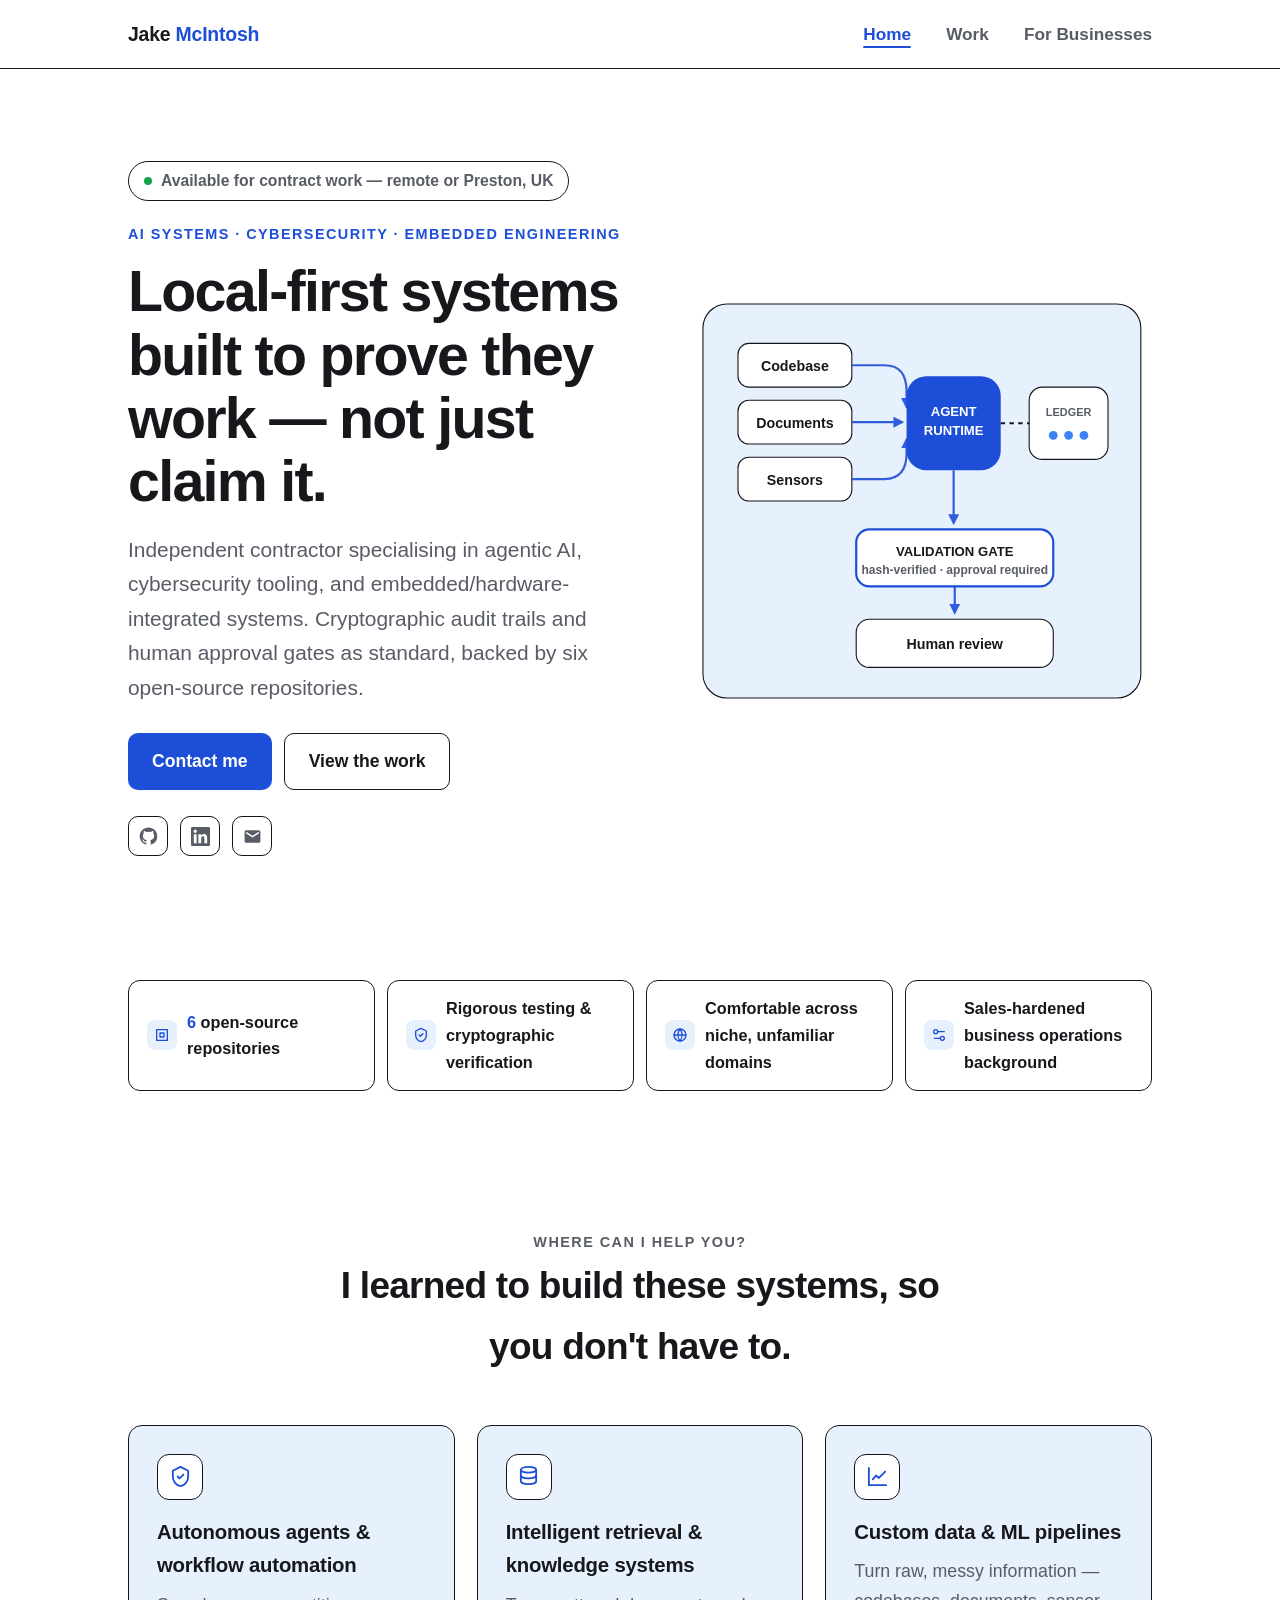
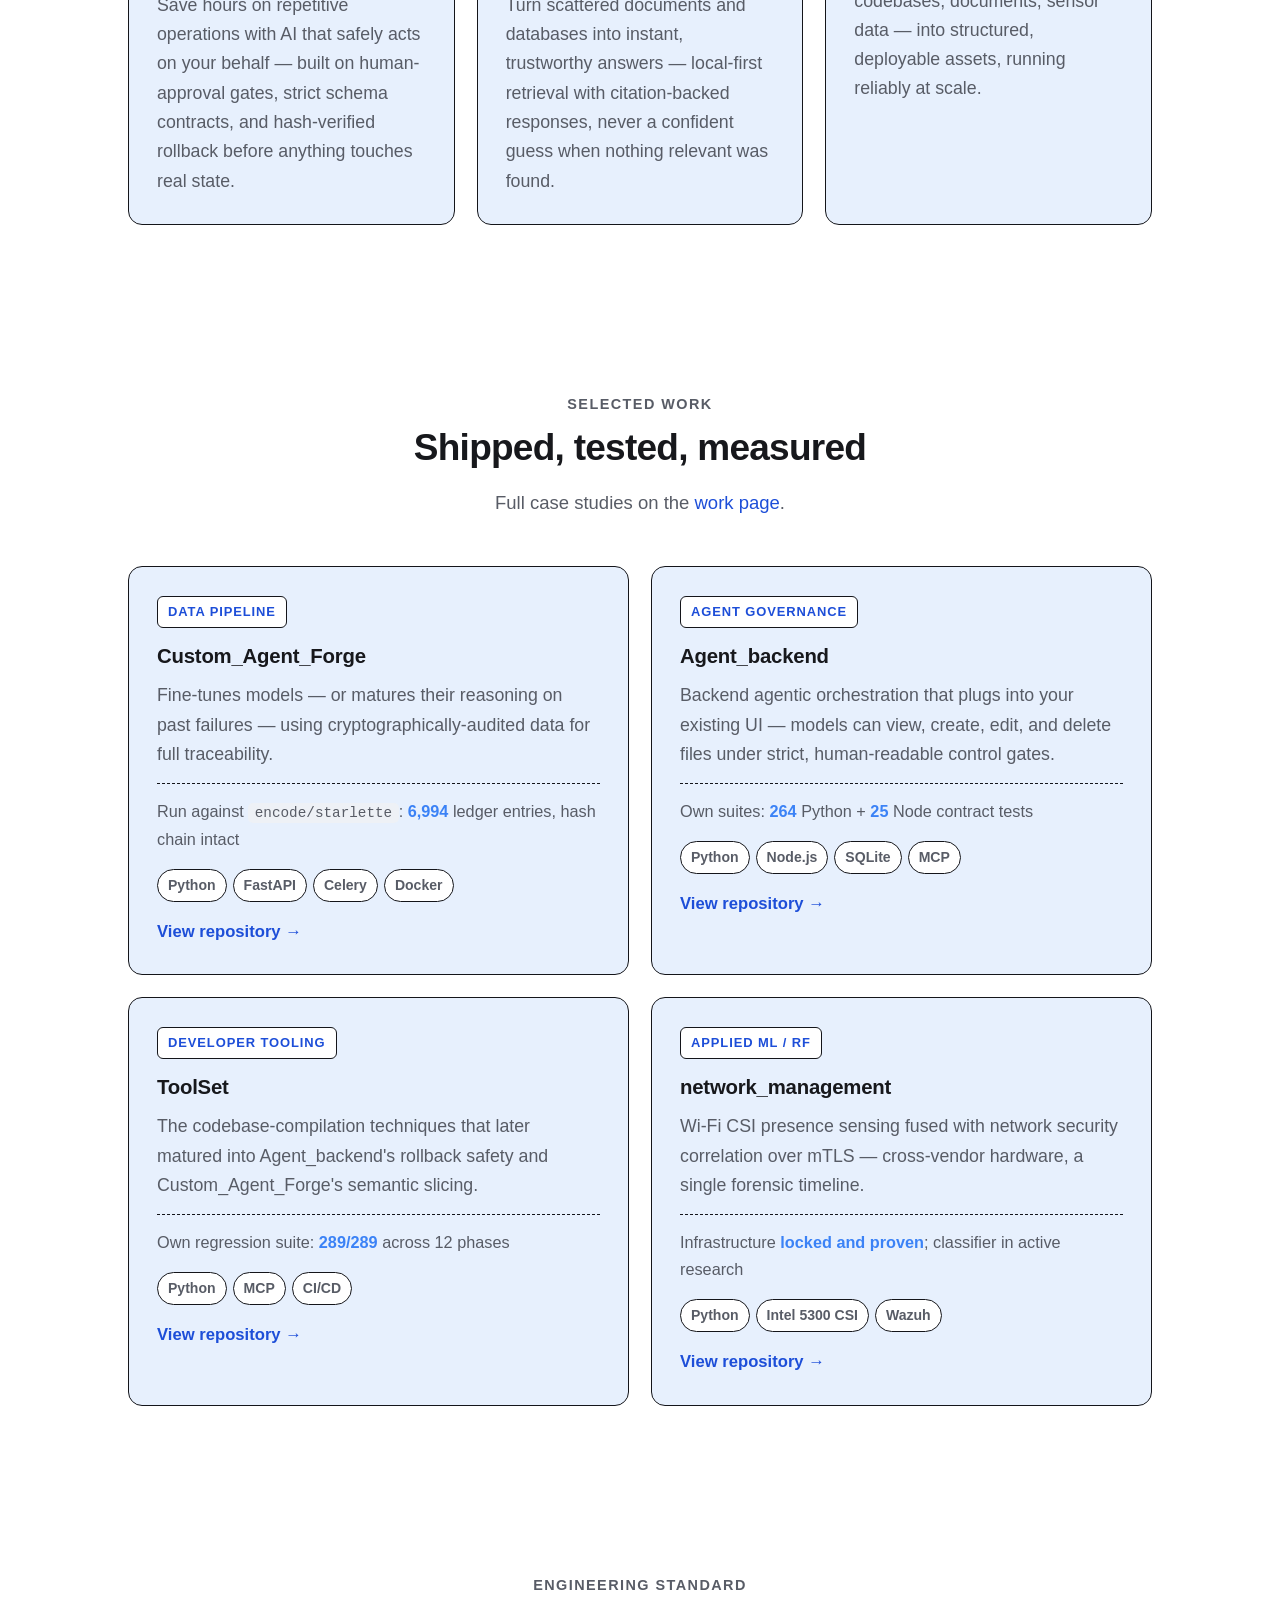
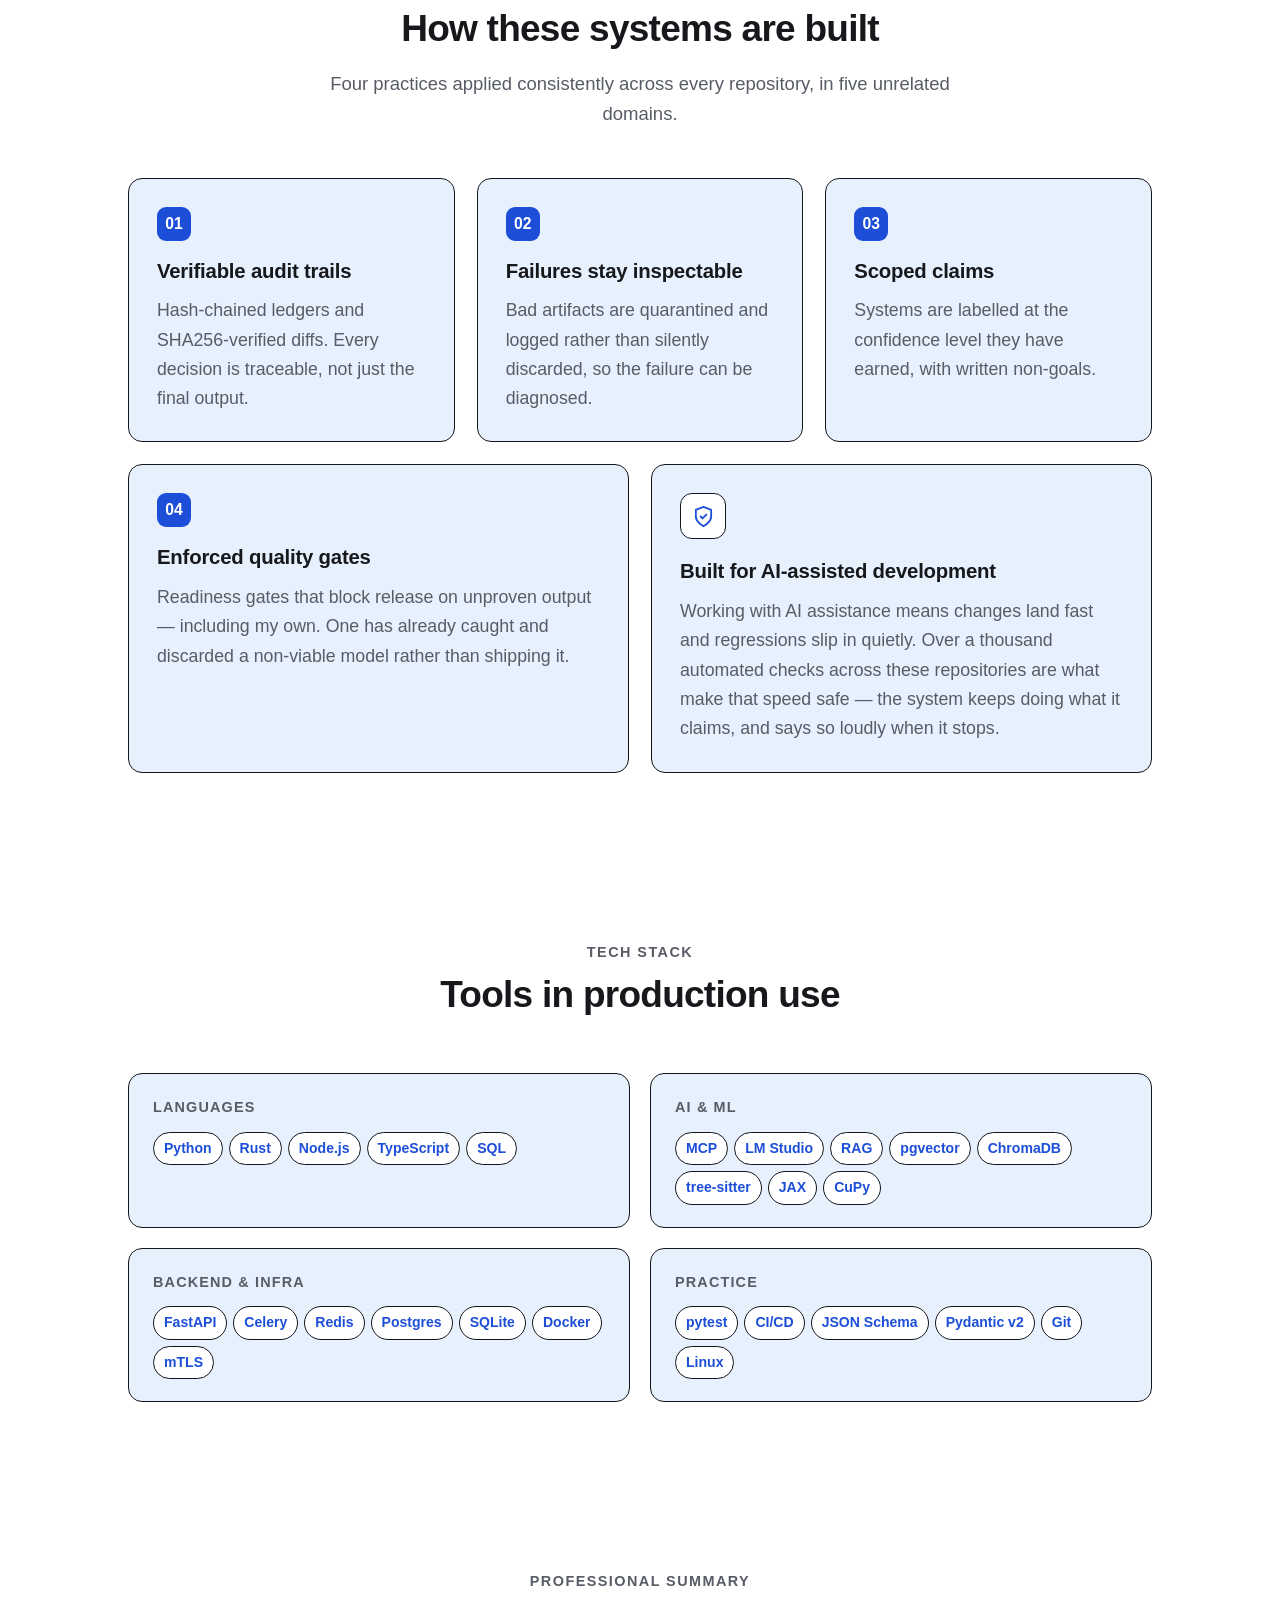
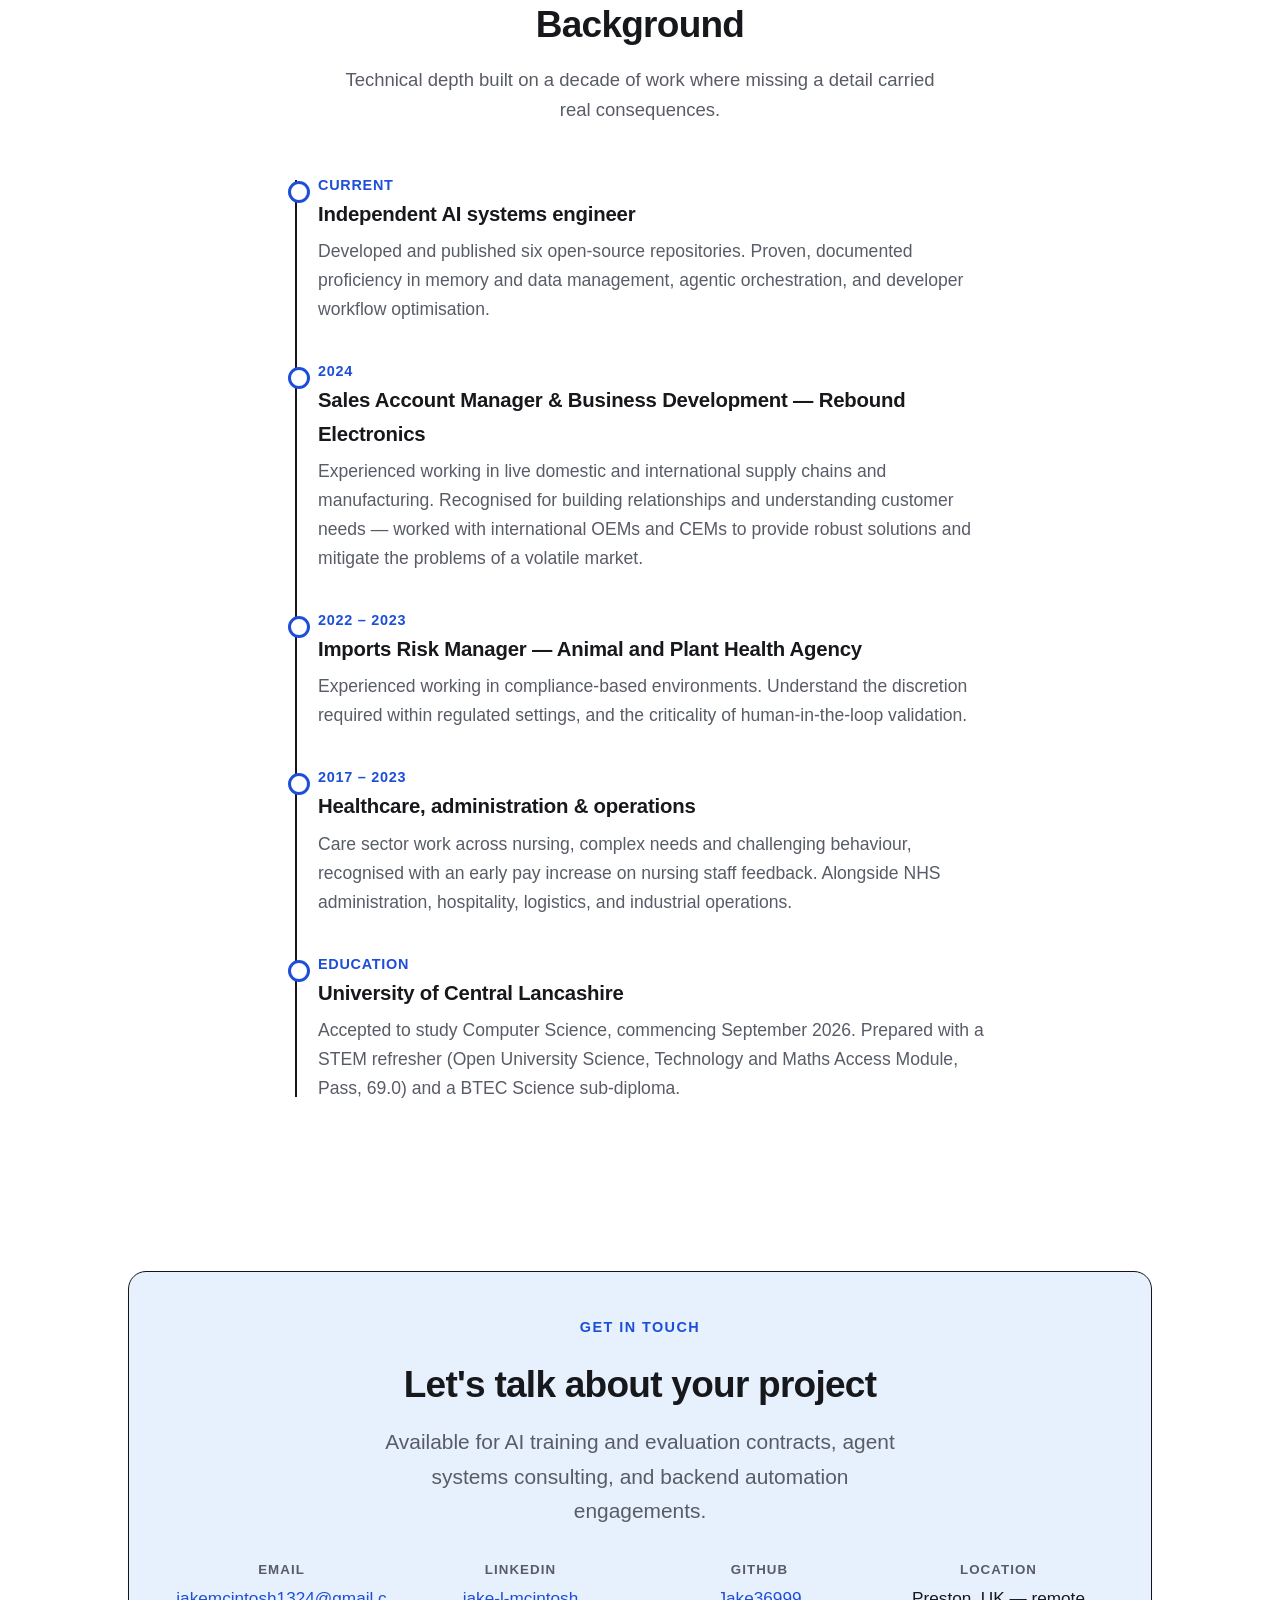
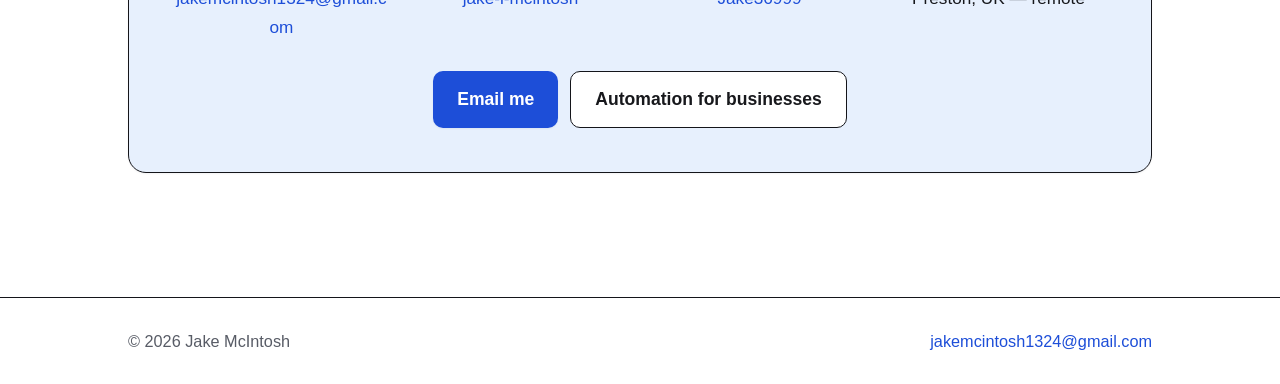
==== commit 05fe09e2: "Fix mobile stat-grid overflow and add missing repo links on home page The four "Selected work" tease" ====
--- a/index.html
+++ b/index.html
@@ -170,6 +170,7 @@
           <p>Fine-tunes models — or matures their reasoning on past failures — using cryptographically-audited data for full traceability.</p>
           <span class="metric">Run against <code>encode/starlette</code>: <b>6,994</b> ledger entries, hash chain intact</span>
           <div class="stack"><span>Python</span><span>FastAPI</span><span>Celery</span><span>Docker</span></div>
+          <a class="card-link" href="https://github.com/Jake36999/Custom_Agent_Forge" target="_blank" rel="noopener">View repository →</a>
         </div>
         <div class="card reveal">
           <span class="tag">Agent governance</span>
@@ -177,6 +178,7 @@
           <p>Backend agentic orchestration that plugs into your existing UI — models can view, create, edit, and delete files under strict, human-readable control gates.</p>
           <span class="metric">Own suites: <b>264</b> Python + <b>25</b> Node contract tests</span>
           <div class="stack"><span>Python</span><span>Node.js</span><span>SQLite</span><span>MCP</span></div>
+          <a class="card-link" href="https://github.com/Jake36999/Agent_backend" target="_blank" rel="noopener">View repository →</a>
         </div>
         <div class="card reveal">
           <span class="tag">Developer tooling</span>
@@ -184,6 +186,7 @@
           <p>The codebase-compilation techniques that later matured into Agent_backend's rollback safety and Custom_Agent_Forge's semantic slicing.</p>
           <span class="metric">Own regression suite: <b>289/289</b> across 12 phases</span>
           <div class="stack"><span>Python</span><span>MCP</span><span>CI/CD</span></div>
+          <a class="card-link" href="https://github.com/Jake36999/ToolSet" target="_blank" rel="noopener">View repository →</a>
         </div>
         <div class="card reveal">
           <span class="tag">Applied ML / RF</span>
@@ -191,6 +194,7 @@
           <p>Wi-Fi CSI presence sensing fused with network security correlation over mTLS — cross-vendor hardware, a single forensic timeline.</p>
           <span class="metric">Infrastructure <b>locked and proven</b>; classifier in active research</span>
           <div class="stack"><span>Python</span><span>Intel 5300 CSI</span><span>Wazuh</span></div>
+          <a class="card-link" href="https://github.com/Jake36999/network_management" target="_blank" rel="noopener">View repository →</a>
         </div>
       </div>
     </div>
--- a/style.css
+++ b/style.css
@@ -33,7 +33,8 @@
 }
 
 * { box-sizing: border-box; }
-html { scroll-behavior: smooth; }
+html { scroll-behavior: smooth; font-size: 17px; }
+@media (min-width: 1000px) { html { font-size: 18.5px; } }
 
 body {
   margin: 0;
@@ -41,7 +42,6 @@
   color: var(--text);
   font-family: -apple-system, BlinkMacSystemFont, "Segoe UI", Roboto, Helvetica, Arial, sans-serif;
   line-height: 1.65;
-  font-size: 16px;
   -webkit-font-smoothing: antialiased;
 }
 
@@ -170,6 +170,22 @@
 
 .hero-art { width: 100%; }
 .hero-art svg { width: 100%; height: auto; display: block; }
+
+/* ---------- inline stat grid (used inside case-study cards) ---------- */
+.stat-grid {
+  display: grid; grid-template-columns: repeat(4, 1fr);
+  gap: 20px; margin: 22px 0 4px; text-align: center;
+}
+.stat-grid .stat-n {
+  font-size: 1.8rem; font-weight: 800; color: var(--accent);
+  line-height: 1.15; word-break: break-word;
+}
+.stat-grid .stat-l { font-size: 0.82rem; color: var(--text-dim); margin-top: 2px; }
+@media (max-width: 560px) {
+  .stat-grid { grid-template-columns: repeat(2, 1fr); gap: 16px 14px; }
+  .stat-grid .stat-n { font-size: 1.4rem; }
+  .stat-grid .stat-l { font-size: 0.76rem; }
+}
 
 /* ---------- capability strip (replaces numeric stat band) ---------- */
 .cap-strip {
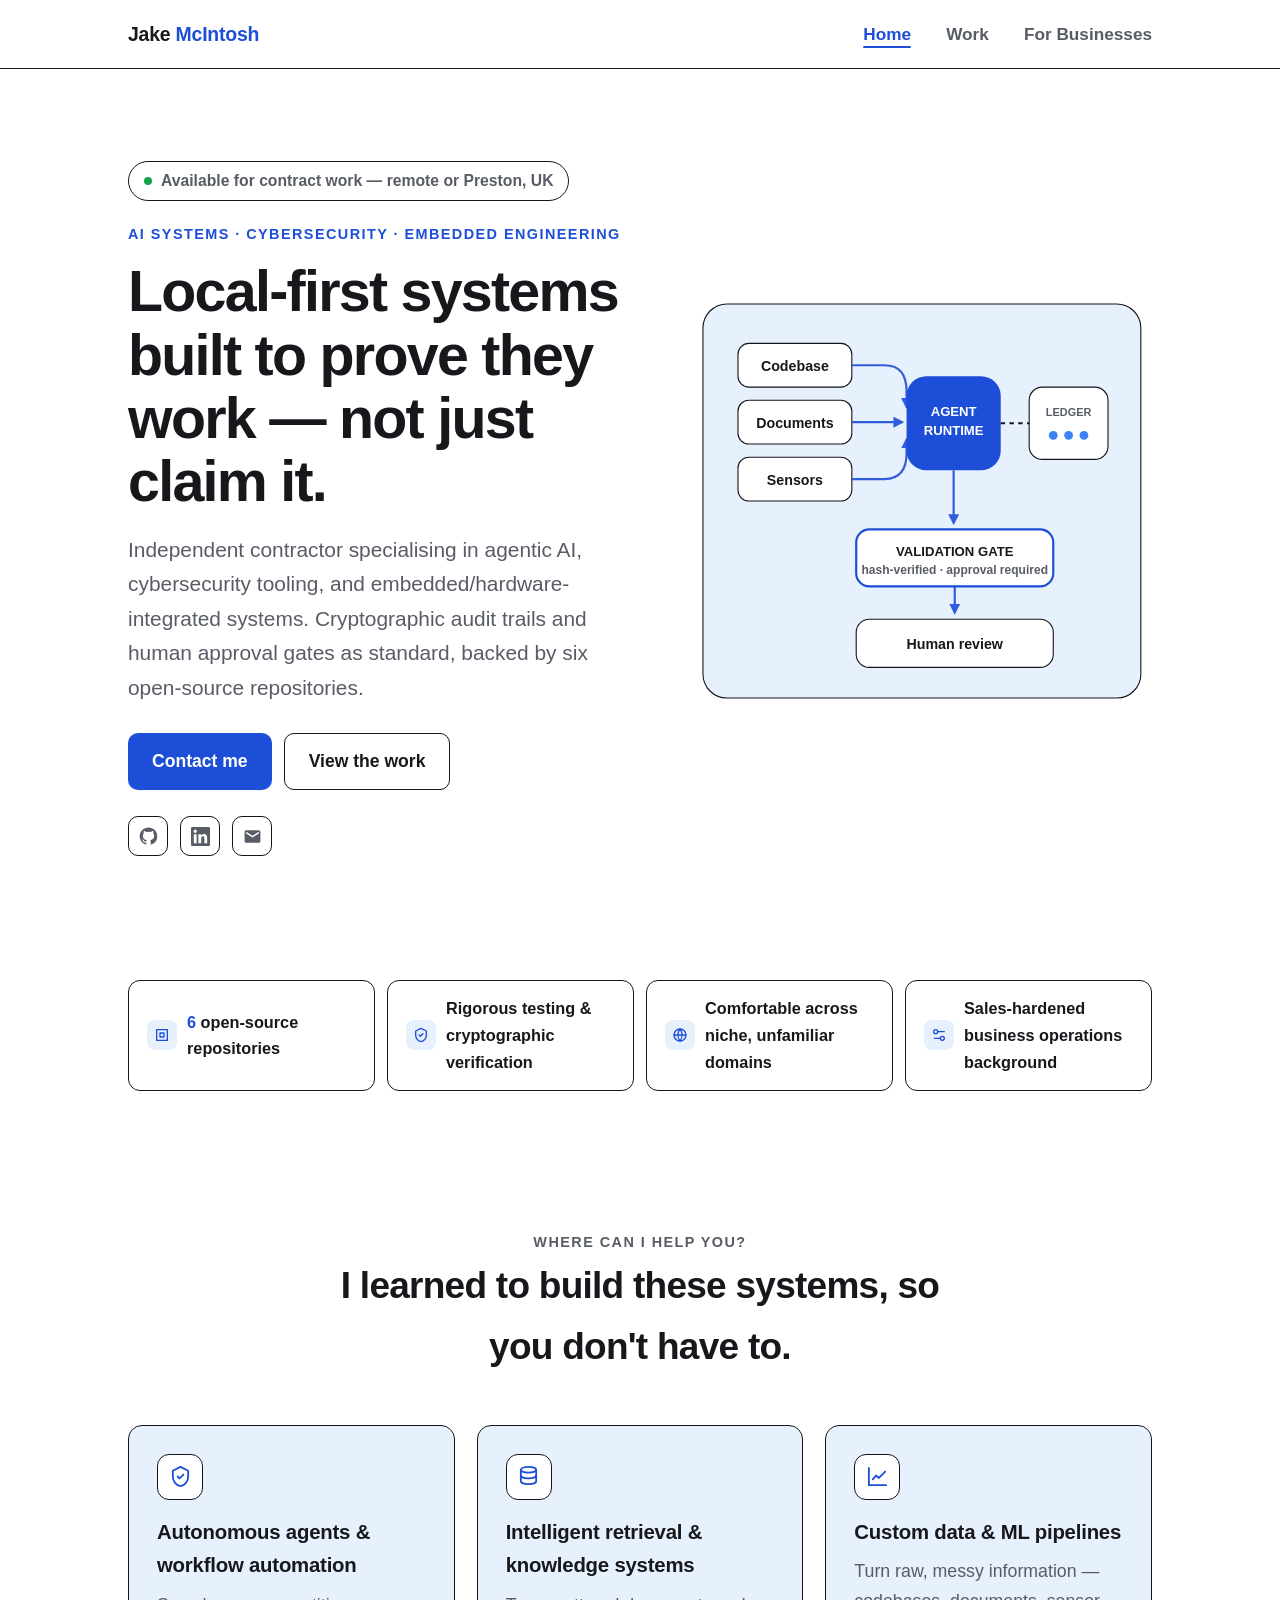
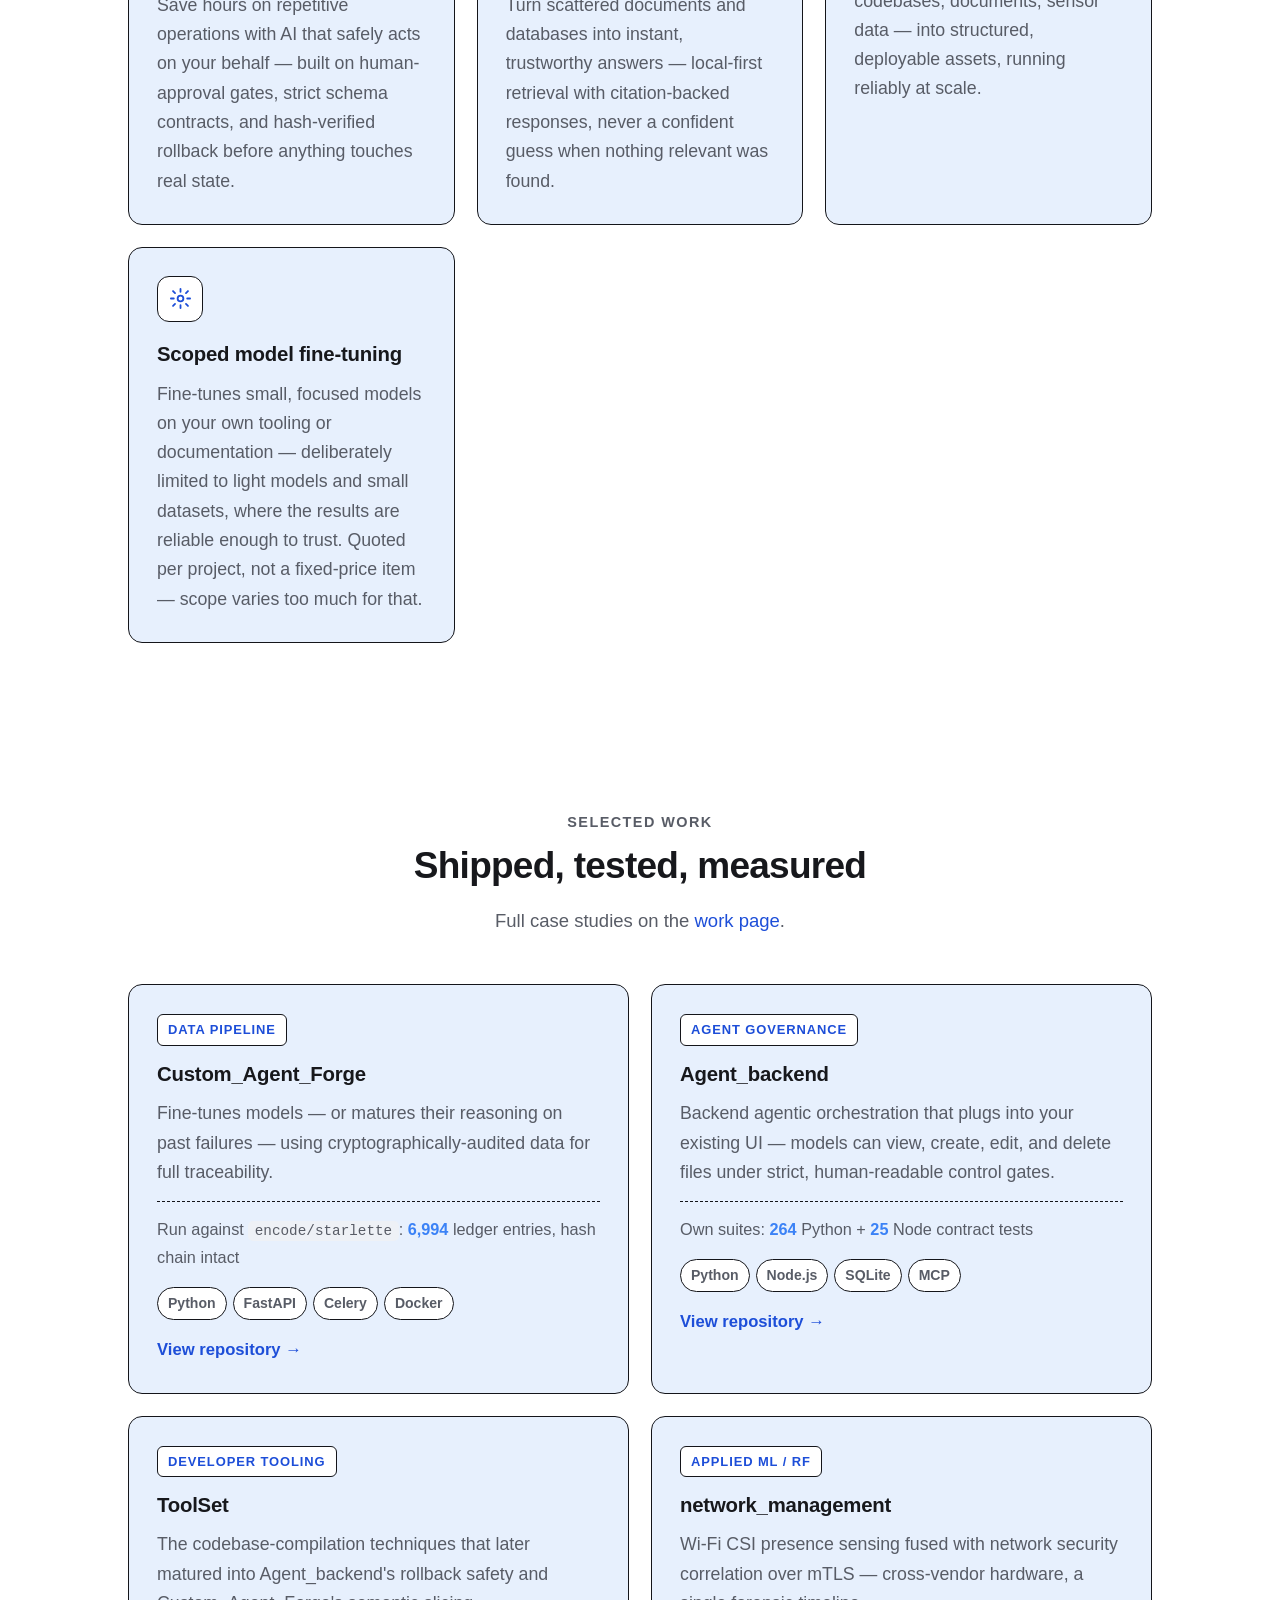
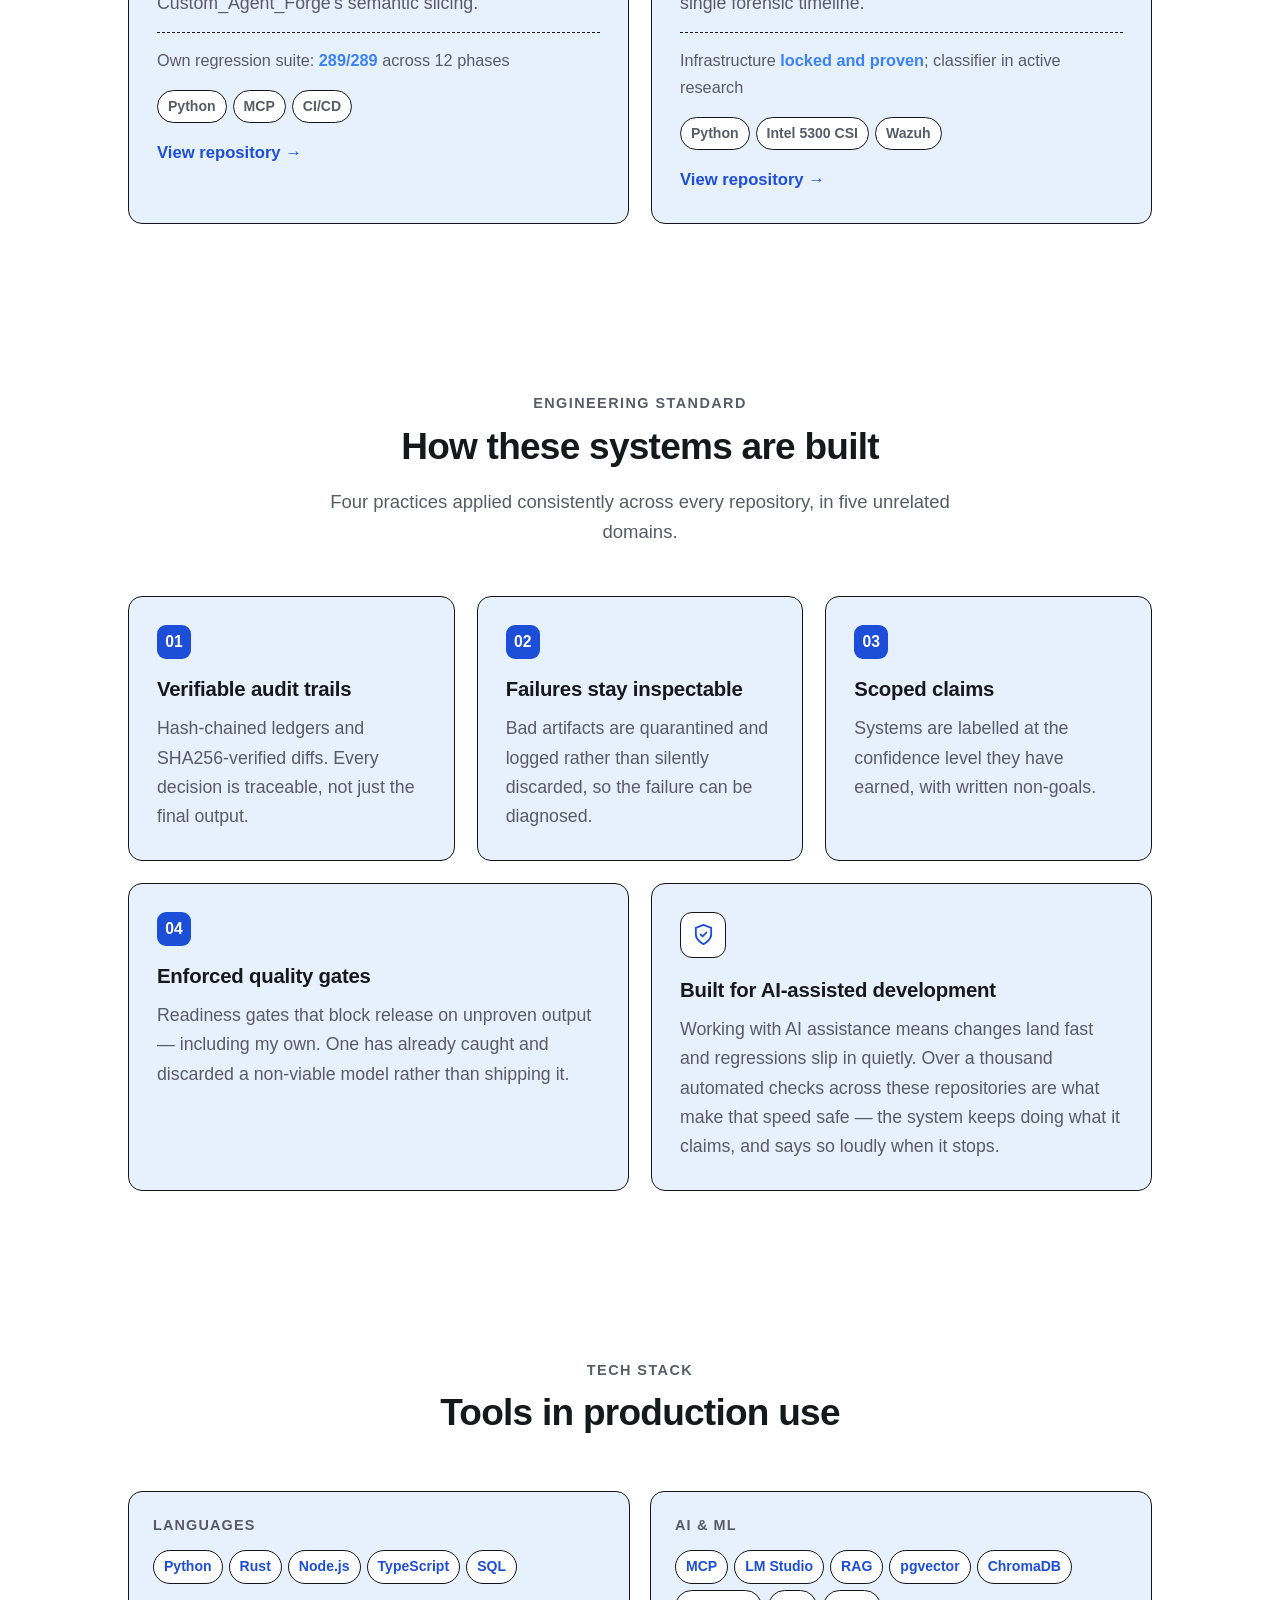
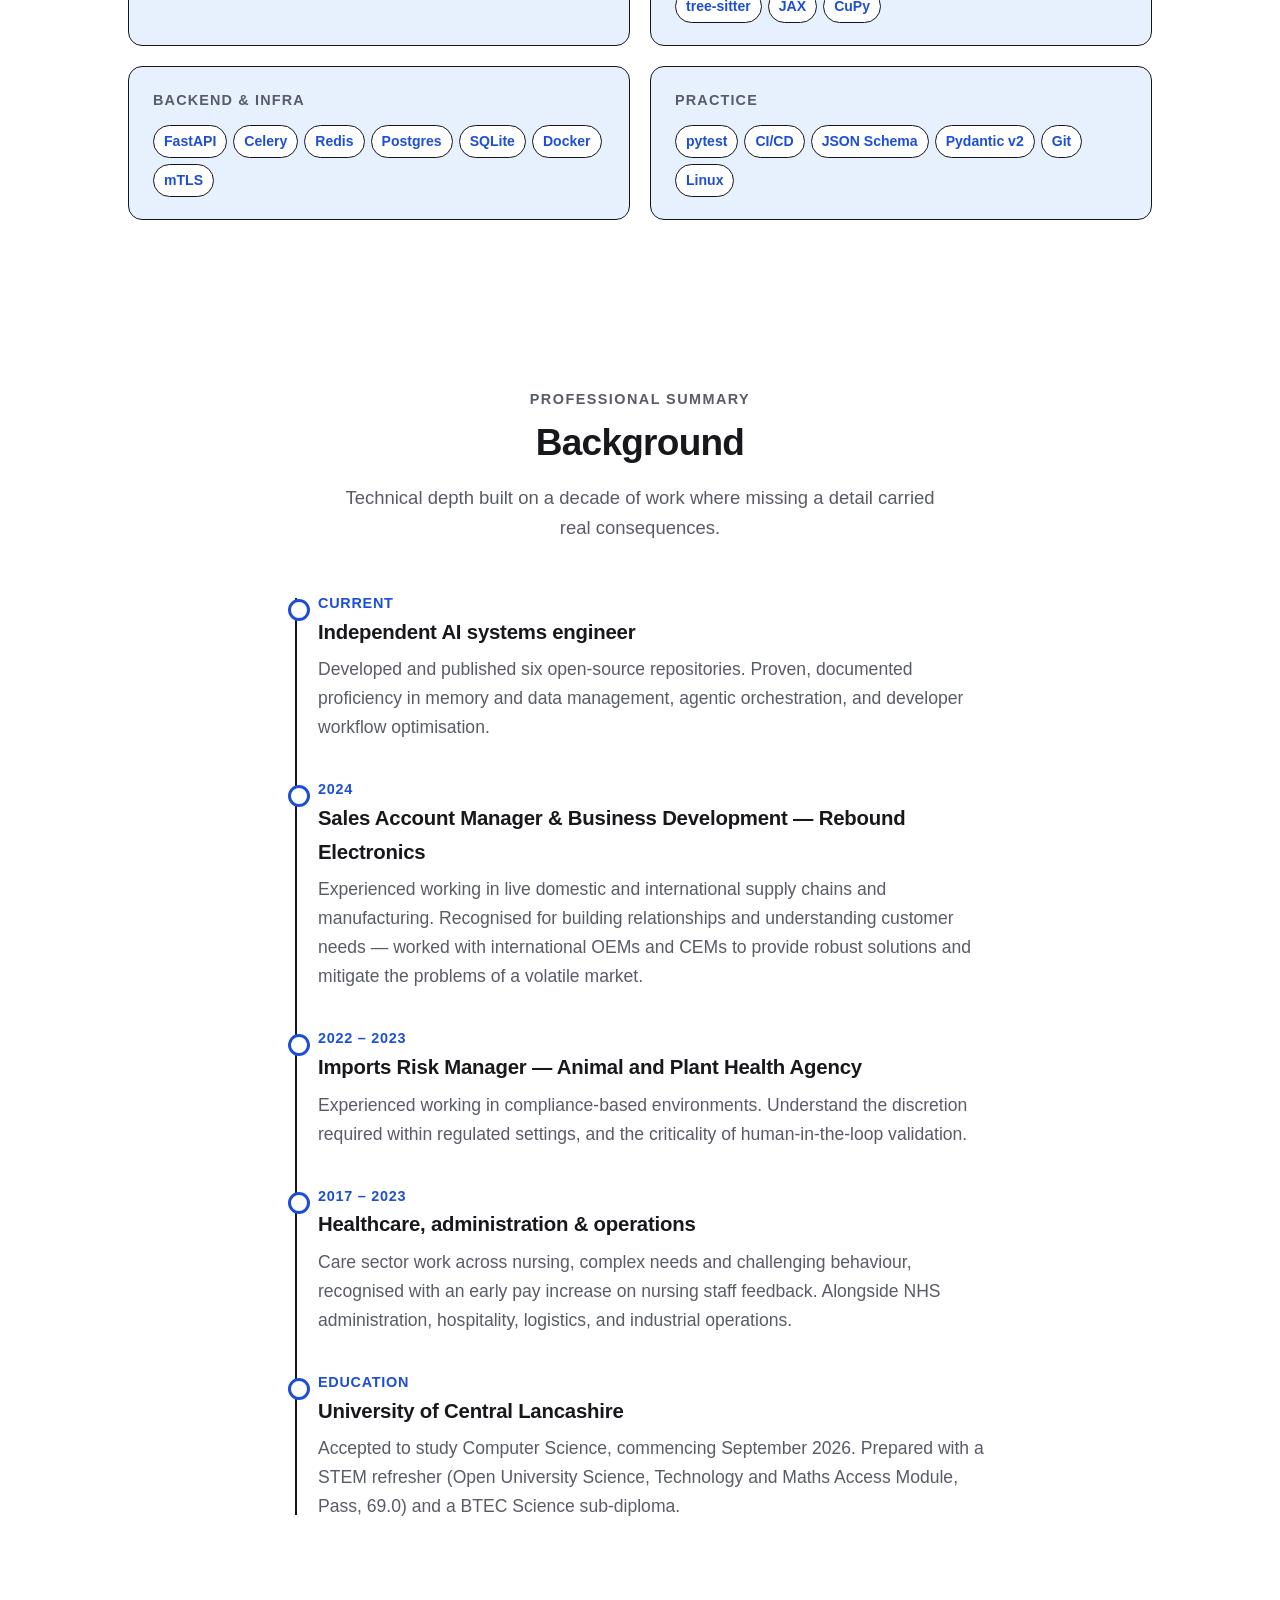
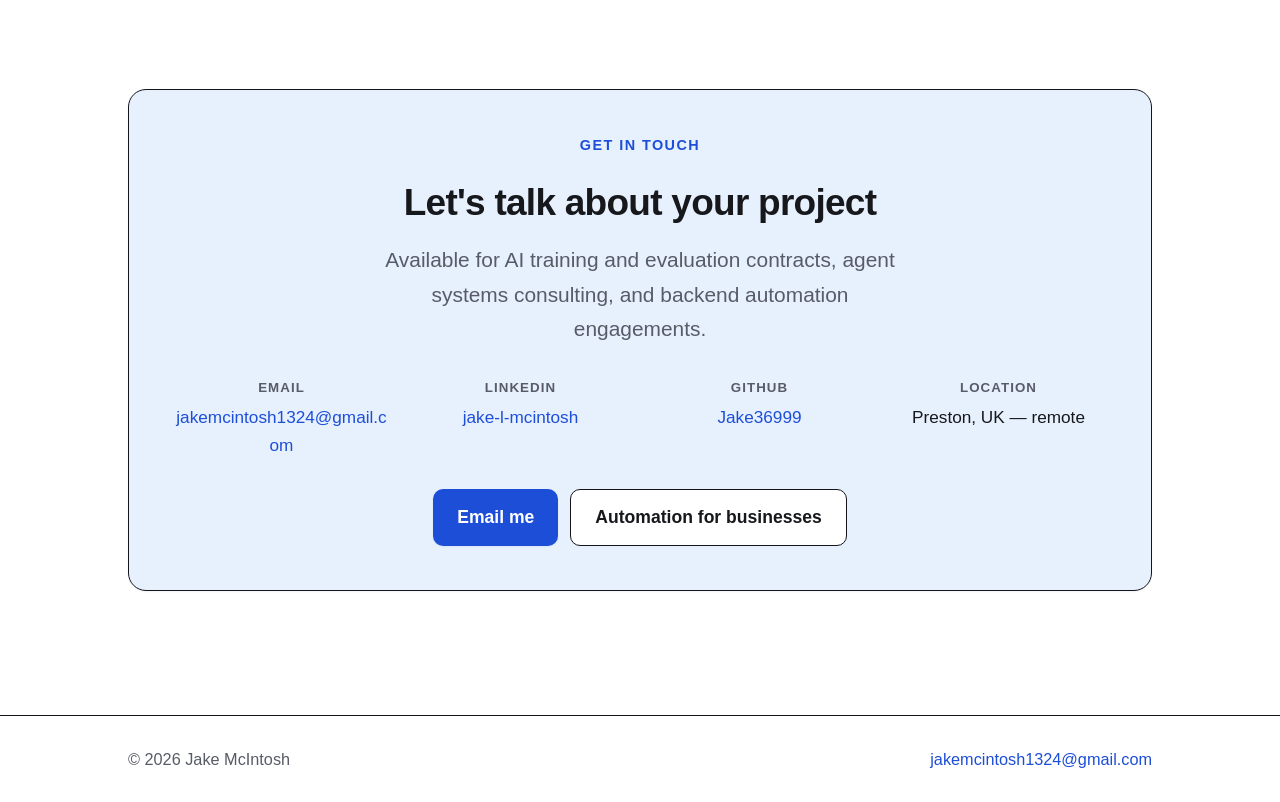
==== commit 62f0ccf9: "Add the two services that are sellable today business.html: network security health check (£150-250)" ====
--- a/index.html
+++ b/index.html
@@ -151,6 +151,11 @@
           <h3>Custom data &amp; ML pipelines</h3>
           <p>Turn raw, messy information — codebases, documents, sensor data — into structured, deployable assets, running reliably at scale.</p>
         </div>
+        <div class="card reveal">
+          <div class="ico"><svg viewBox="0 0 24 24"><circle cx="12" cy="12" r="3"/><path d="M12 2v3M12 19v3M4.2 4.2l2.1 2.1M17.7 17.7l2.1 2.1M2 12h3M19 12h3M4.2 19.8l2.1-2.1M17.7 6.3l2.1-2.1"/></svg></div>
+          <h3>Scoped model fine-tuning</h3>
+          <p>Fine-tunes small, focused models on your own tooling or documentation — deliberately limited to light models and small datasets, where the results are reliable enough to trust. Quoted per project, not a fixed-price item — scope varies too much for that.</p>
+        </div>
       </div>
     </div>
   </section>
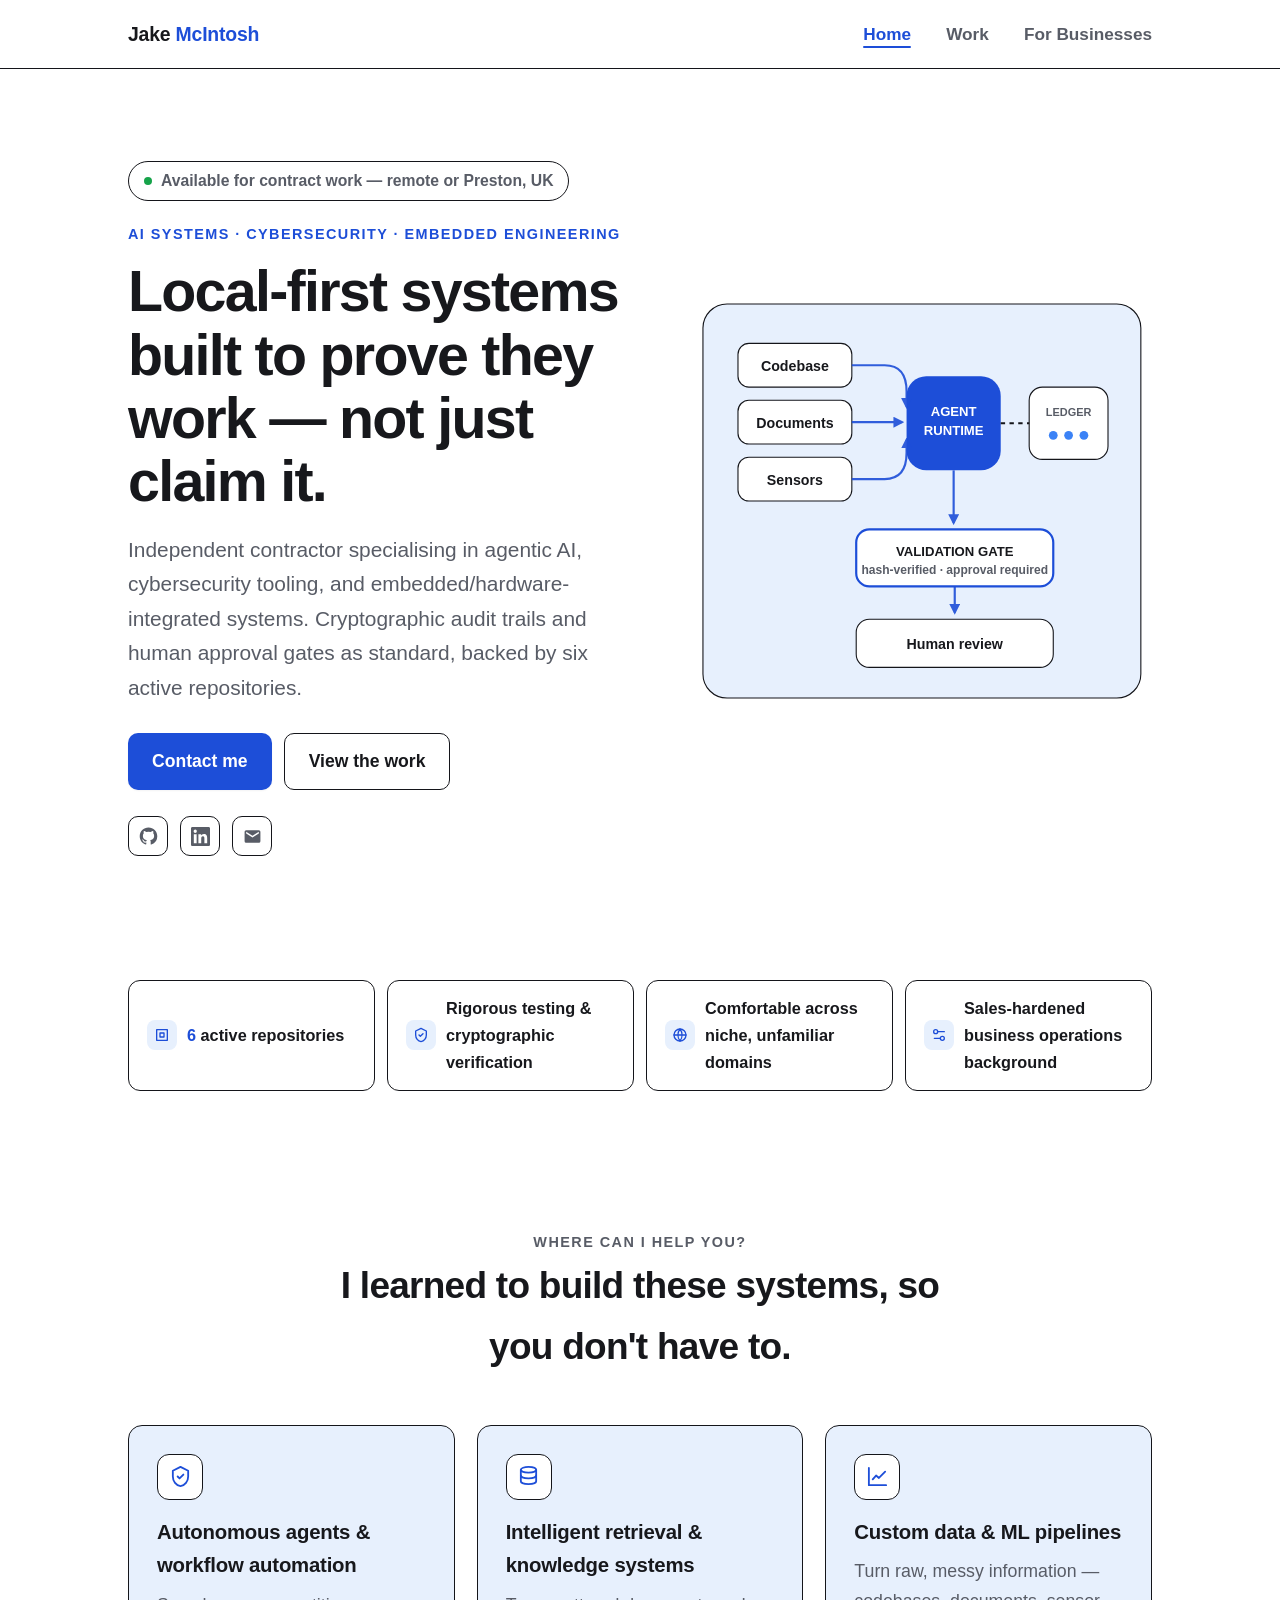
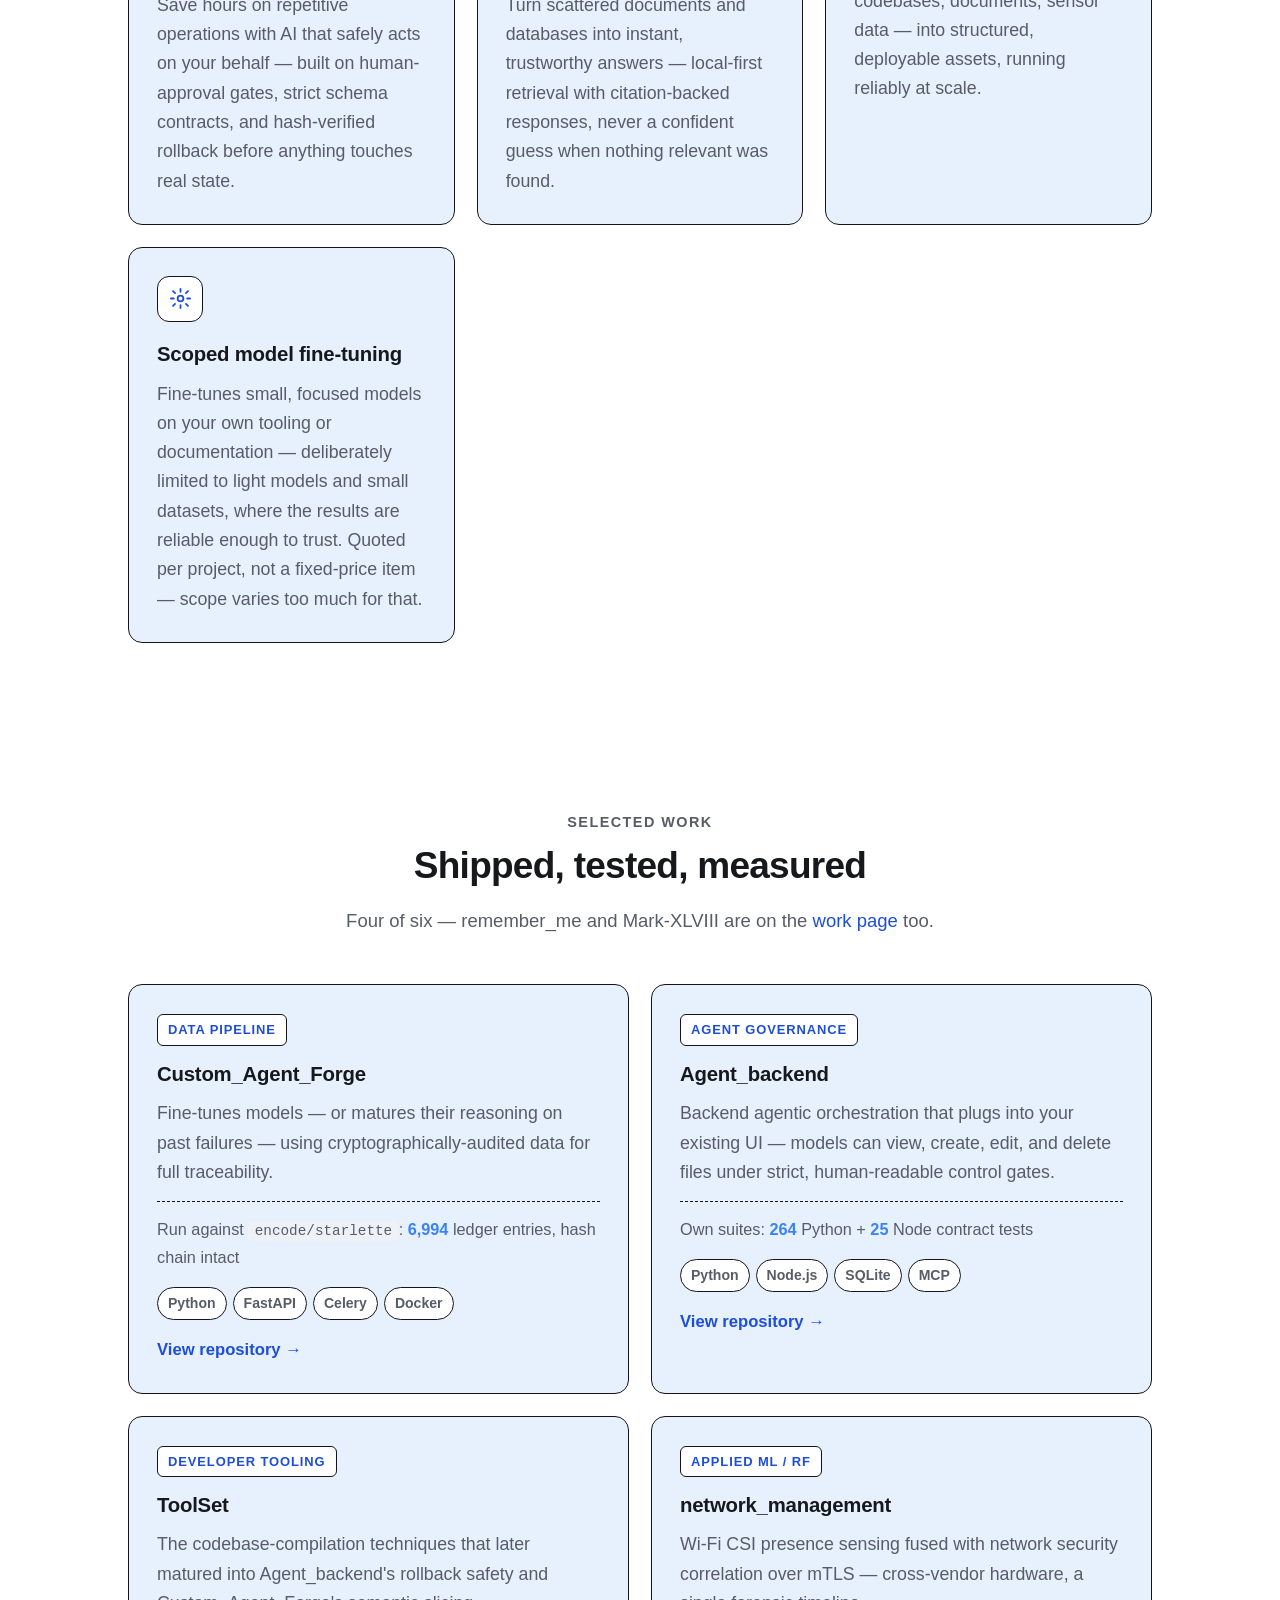
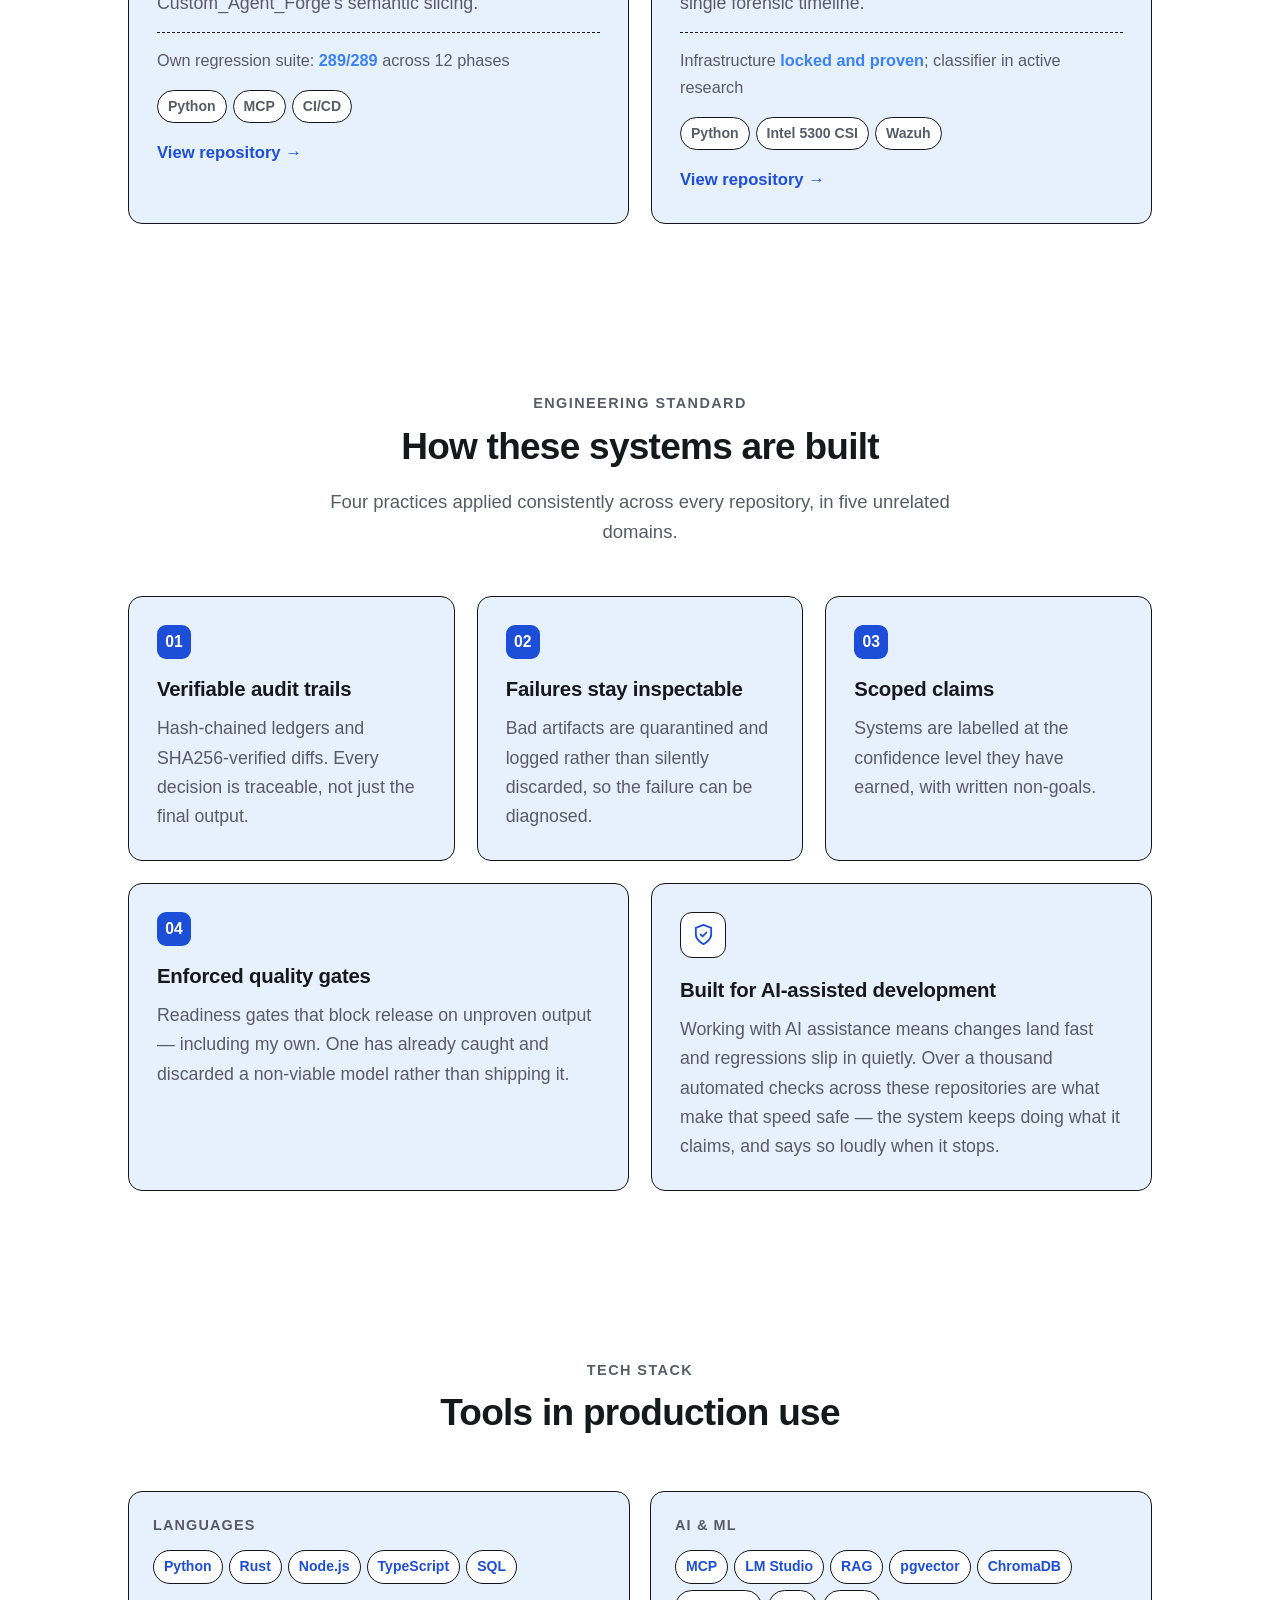
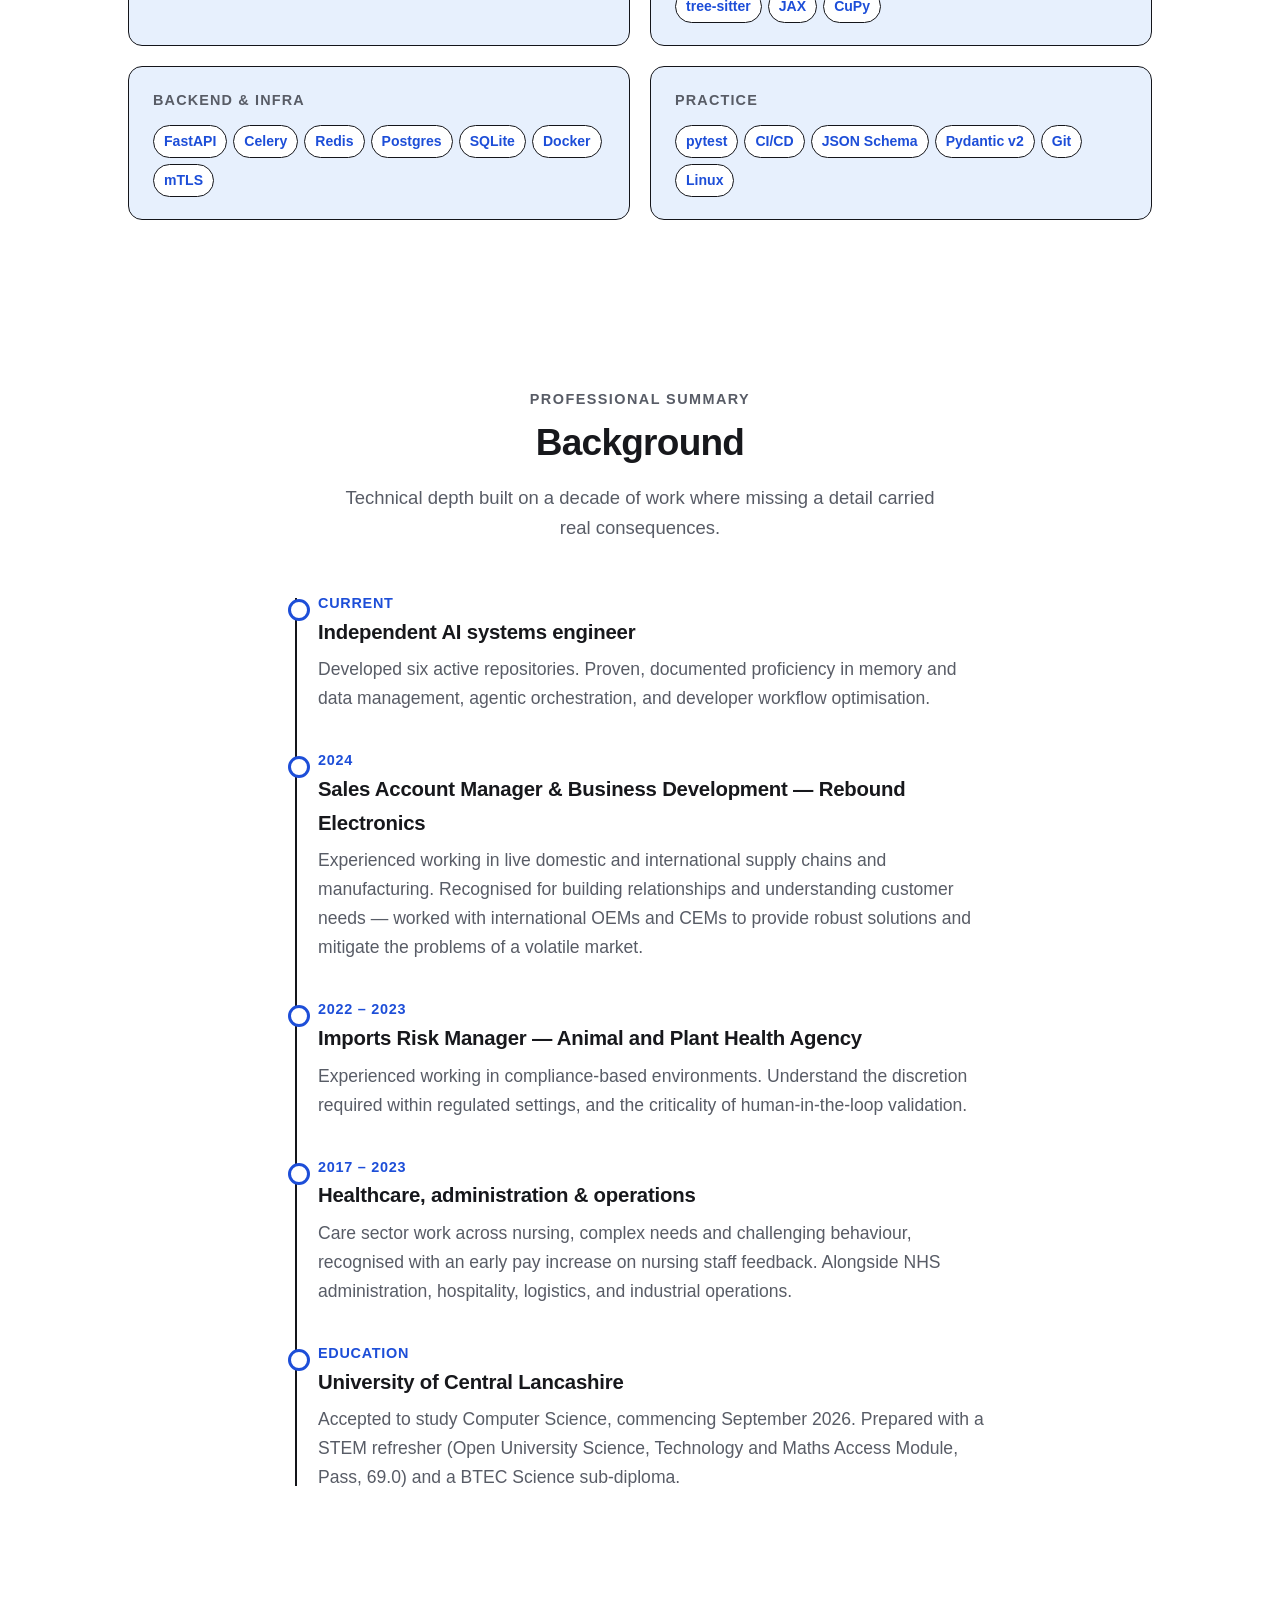
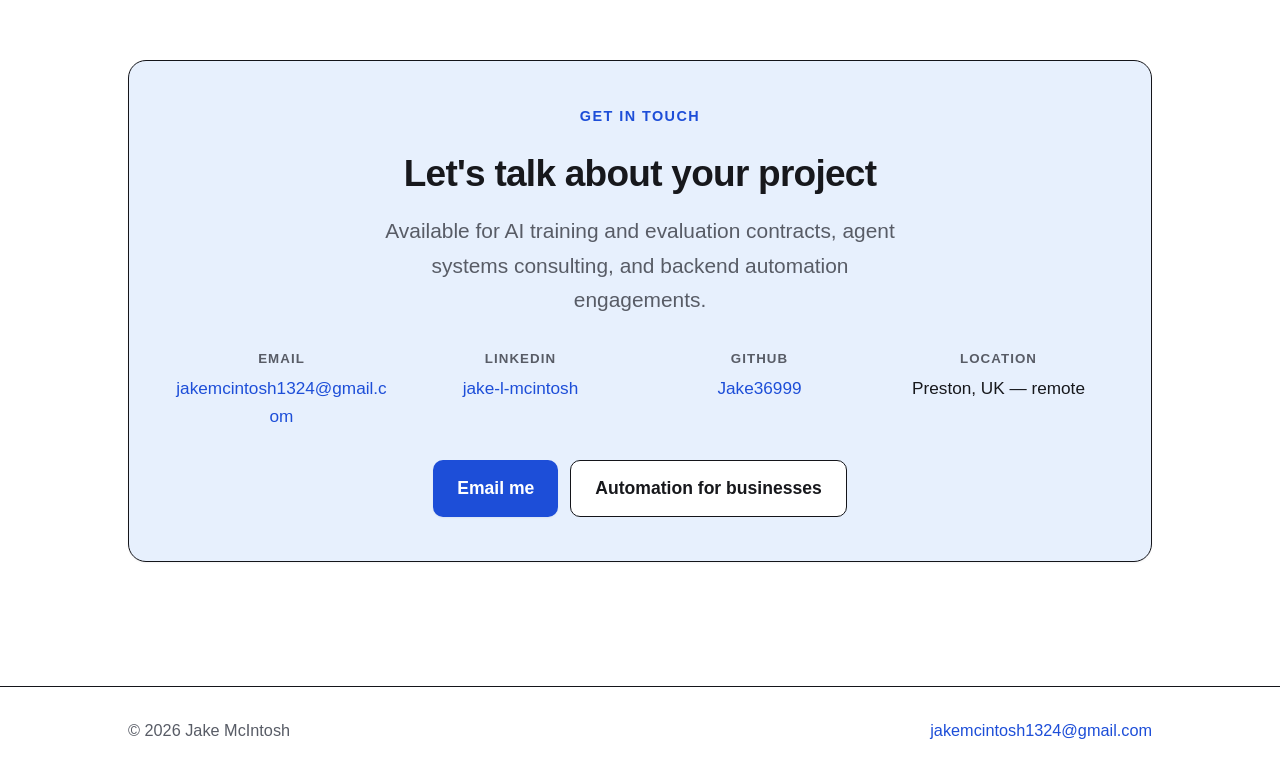
==== commit 1ef693ed: "Fix repo-count consistency and work-page narrative flow Home page claimed "six open-source repositor" ====
--- a/index.html
+++ b/index.html
@@ -30,7 +30,7 @@
           <p class="availability"><span class="dot"></span> Available for contract work — remote or Preston, UK</p>
           <p class="eyebrow">AI Systems · Cybersecurity · Embedded Engineering</p>
           <h1>Local-first systems built to prove they work — not just claim it.</h1>
-          <p class="lede">Independent contractor specialising in agentic AI, cybersecurity tooling, and embedded/hardware-integrated systems. Cryptographic audit trails and human approval gates as standard, backed by six open-source repositories.</p>
+          <p class="lede">Independent contractor specialising in agentic AI, cybersecurity tooling, and embedded/hardware-integrated systems. Cryptographic audit trails and human approval gates as standard, backed by six active repositories.</p>
           <div class="cta-row">
             <a class="btn primary" href="mailto:jakemcintosh1324@gmail.com">Contact me</a>
             <a class="btn ghost" href="work.html">View the work</a>
@@ -110,7 +110,7 @@
       <div class="cap-strip reveal">
         <div class="cap-chip">
           <span class="ico-sm"><svg viewBox="0 0 24 24"><path d="M4 4h16v16H4z"/><path d="M9 9h6v6H9z"/></svg></span>
-          <span><span class="n">6</span> open-source repositories</span>
+          <span><span class="n">6</span> active repositories</span>
         </div>
         <div class="cap-chip">
           <span class="ico-sm"><svg viewBox="0 0 24 24"><path d="m9 12 2 2 4-4"/><path d="M12 2 4 6v6c0 5 3.4 9.4 8 10 4.6-.6 8-5 8-10V6l-8-4z"/></svg></span>
@@ -166,7 +166,7 @@
       <div class="section-head reveal">
         <p class="eyebrow">Selected work</p>
         <h2>Shipped, tested, measured</h2>
-        <p>Full case studies on the <a href="work.html">work page</a>.</p>
+        <p>Four of six — remember_me and Mark-XLVIII are on the <a href="work.html">work page</a> too.</p>
       </div>
       <div class="grid">
         <div class="card reveal">
@@ -286,7 +286,7 @@
         <div class="tl-item reveal">
           <p class="when">Current</p>
           <h3>Independent AI systems engineer</h3>
-          <p>Developed and published six open-source repositories. Proven, documented proficiency in memory and data management, agentic orchestration, and developer workflow optimisation.</p>
+          <p>Developed six active repositories. Proven, documented proficiency in memory and data management, agentic orchestration, and developer workflow optimisation.</p>
         </div>
         <div class="tl-item reveal">
           <p class="when">2024</p>
